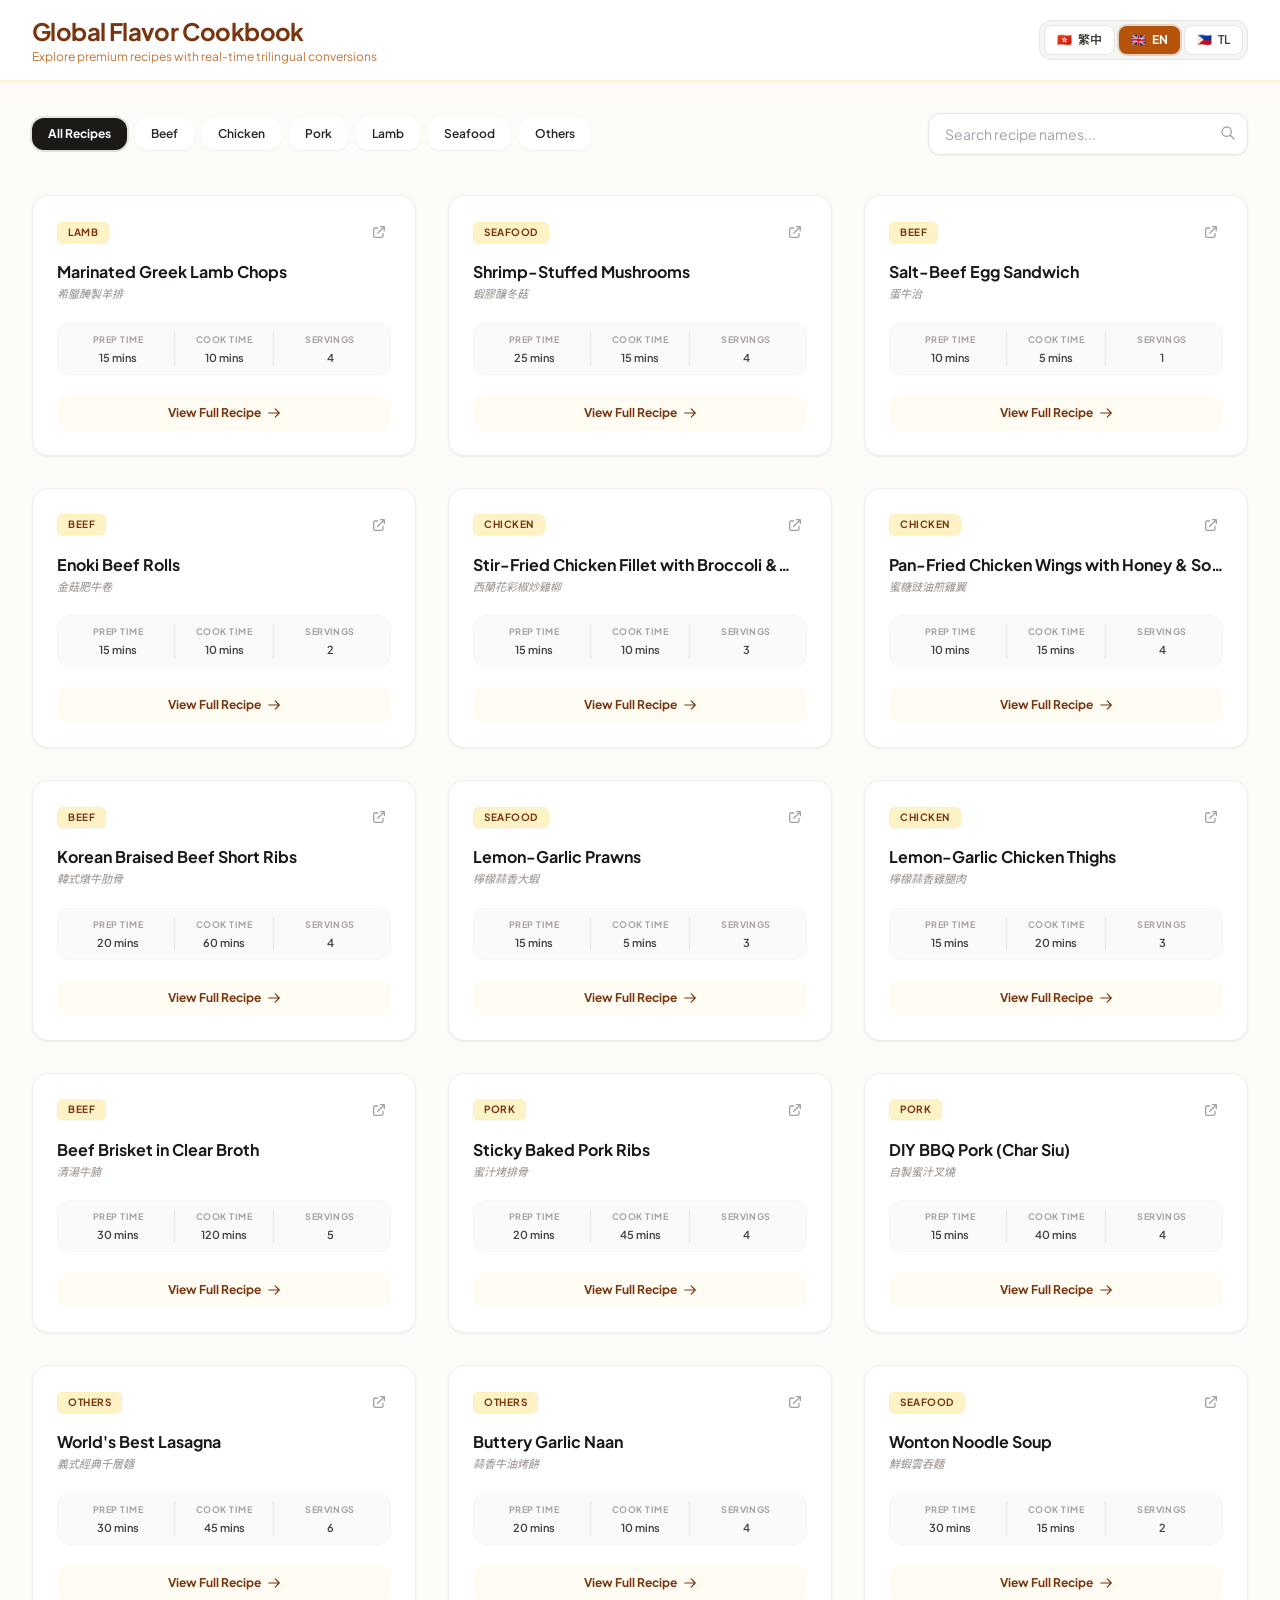
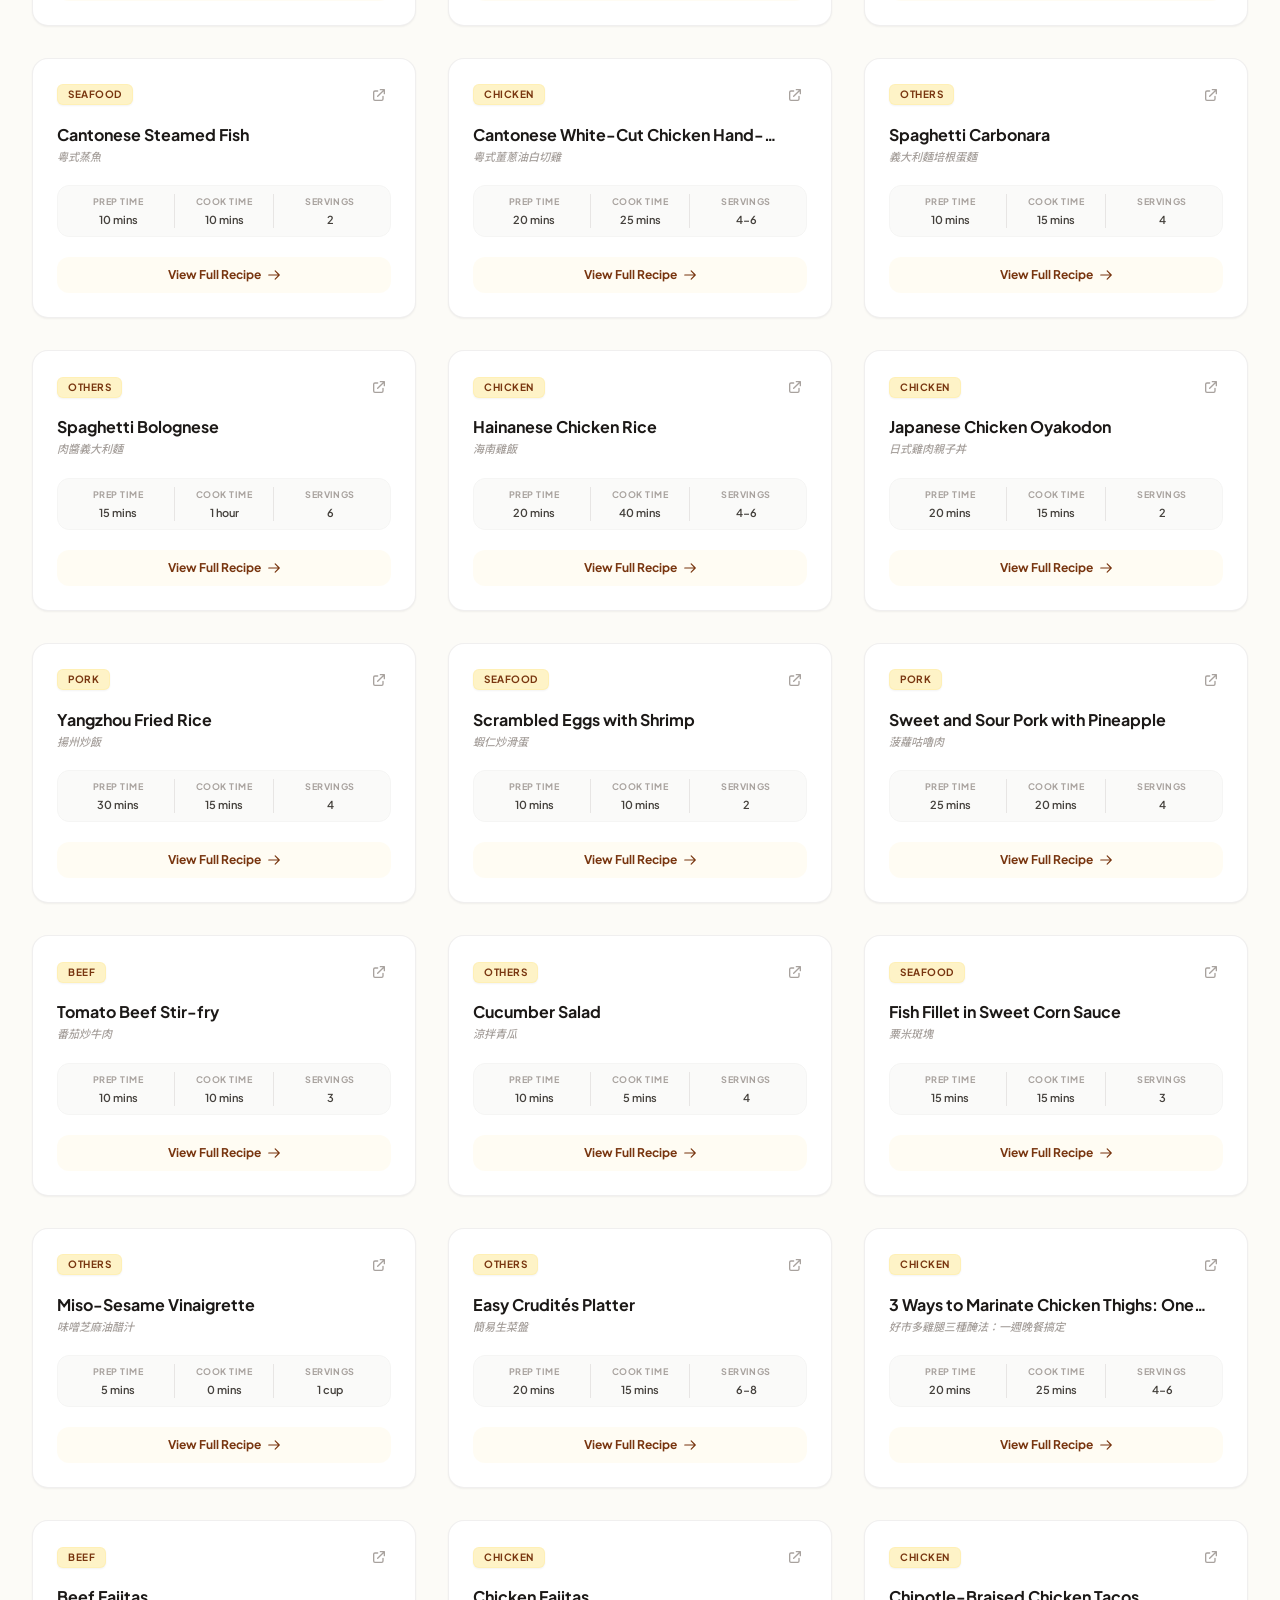
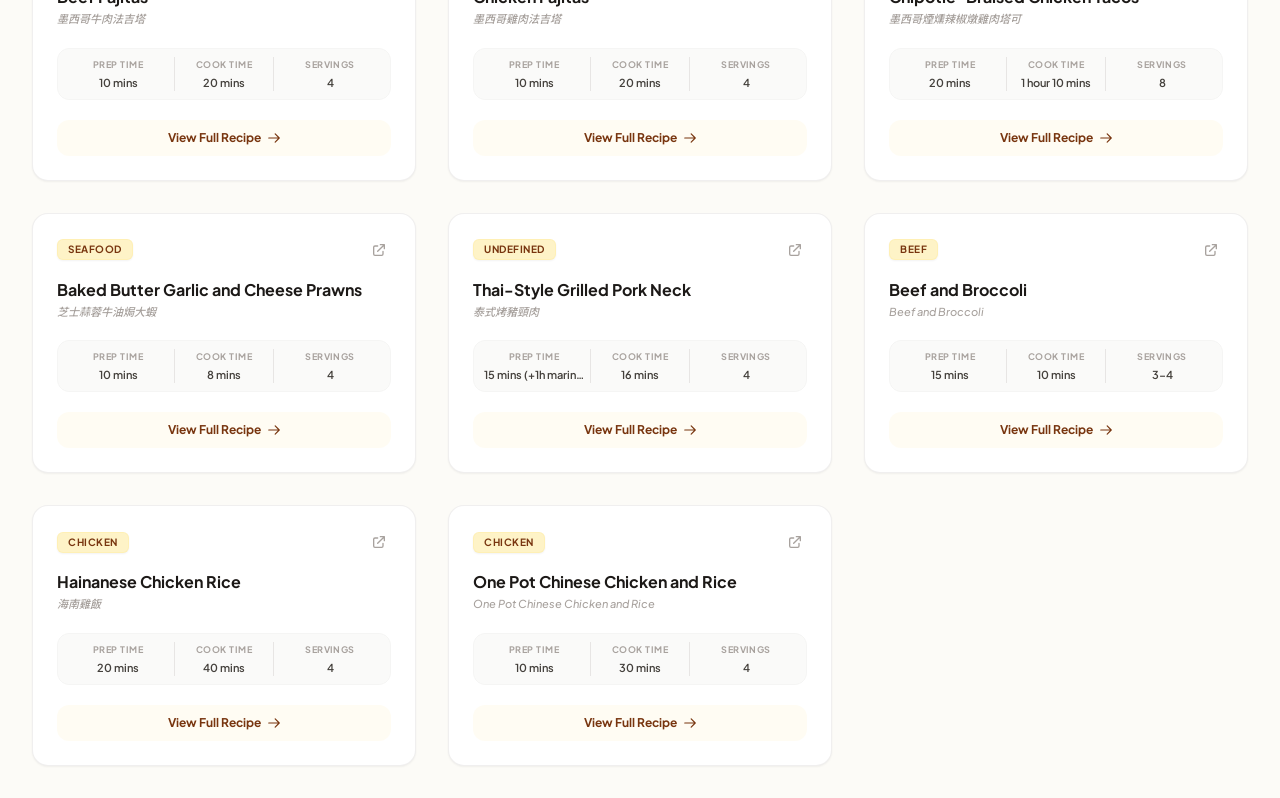
==== index.html @ ebad430e "Add new recipe via automation - 2026-09-21 01:15:16" ====
<!DOCTYPE html>
<html lang="en">
<head>
    <meta charset="UTF-8">
    <meta name="viewport" content="width=device-width, initial-scale=1.0">
    <title>Global Flavor Cookbook</title>
    <!-- Tailwind CSS -->
    <link rel="stylesheet" href="tailwind.css">
    <style>
        @import url('https://fonts.googleapis.com/css2?family=Plus+Jakarta+Sans:wght@300;400;500;600;700&family=Noto+Sans+TC:wght@400;500;700&display=swap');
        body {
            font-family: 'Plus Jakarta Sans', 'Noto Sans TC', sans-serif;
            background-color: #fcfbf7;
        }
    </style>
</head>
<body class="min-h-screen text-slate-800 antialiased selection:bg-amber-200">

    <!-- Header Section -->
    <header class="border-b border-amber-100 bg-white/90 sticky top-0 z-30 backdrop-blur-md shadow-sm">
        <div class="max-w-7xl mx-auto px-4 sm:px-6 lg:px-8 h-20 flex items-center justify-between">
            <div>
                <h1 id="ui-title" class="text-2xl font-bold text-amber-900 tracking-tight">Global Flavor Cookbook</h1>
                <p id="ui-subtitle" class="text-xs text-amber-700/80 hidden sm:block mt-0.5">Explore premium recipes with real-time trilingual conversions</p>
            </div>
            
            <!-- Language Selection Switcher -->
            <div class="flex items-center space-x-1 bg-stone-100 p-1 rounded-xl border border-stone-200">
                <button onclick="setLanguage('zh')" id="lang-btn-zh" class="px-3 py-1.5 rounded-lg text-xs font-semibold transition-all flex items-center gap-1.5">
                    <span>🇭🇰</span> <span>繁中</span>
                </button>
                <button onclick="setLanguage('en')" id="lang-btn-en" class="px-3 py-1.5 rounded-lg text-xs font-semibold transition-all flex items-center gap-1.5">
                    <span>🇬🇧</span> <span>EN</span>
                </button>
                <button onclick="setLanguage('tl')" id="lang-btn-tl" class="px-3 py-1.5 rounded-lg text-xs font-semibold transition-all flex items-center gap-1.5">
                    <span>🇵🇭</span> <span>TL</span>
                </button>
            </div>
        </div>
    </header>

    <!-- Main Core Layout -->
    <main class="max-w-7xl mx-auto px-4 sm:px-6 lg:px-8 py-8">
        
        <!-- Interactive Controls (Search & Tabs) -->
        <div class="mb-10 flex flex-col lg:flex-row lg:items-center lg:justify-between gap-4">
            <!-- Filter Tabs -->
            <div id="category-tabs-container" class="flex flex-wrap gap-2 order-2 lg:order-1">
                <!-- Dynamically Inserted Categories -->
            </div>

            <!-- Recipe Live Search Bar -->
            <div class="relative w-full lg:w-80 order-1 lg:order-2">
                <input type="text" id="recipe-search" oninput="handleSearch(this.value)" class="w-full bg-white pl-4 pr-10 py-2.5 rounded-xl border border-stone-200 focus:outline-none focus:ring-2 focus:ring-amber-600 focus:border-amber-600 text-sm shadow-sm transition-all">
                <span class="absolute right-3 top-3 text-stone-400 pointer-events-none">
                    <svg class="w-4 h-4" fill="none" stroke="currentColor" viewBox="0 0 24 24"><path stroke-linecap="round" stroke-linejoin="round" stroke-width="2" d="M21 21l-6-6m2-5a7 7 0 11-14 0 7 7 0 0114 0z"></path></svg>
                </span>
            </div>
        </div>

        <!-- Recipe Dynamic Grid -->
        <div id="recipe-grid" class="grid grid-cols-1 sm:grid-cols-2 lg:grid-cols-3 gap-8">
            <!-- Recipe Cards get dynamically injected here -->
        </div>
    </main>

    <!-- Global Recipe Pop-Up Modal View -->
    <div id="recipe-modal" class="fixed inset-0 bg-stone-900/60 backdrop-blur-sm z-50 hidden items-center justify-center p-4 transition-all" onclick="closeModal(event)">
        <div class="bg-white rounded-3xl max-w-4xl w-full max-h-[88vh] overflow-hidden shadow-2xl flex flex-col scale-95 transition-all duration-300 transform" id="modal-content">
            
            <!-- Modal Navigation Bar Header -->
            <div class="px-6 py-4 border-b border-stone-100 flex items-center justify-between bg-stone-50">
                <div>
                    <span id="modal-badge" class="text-[10px] font-bold text-amber-800 uppercase tracking-widest bg-amber-100 px-2.5 py-0.5 rounded-md">Category</span>
                    <h2 id="modal-title" class="text-xl font-bold text-stone-900 mt-1">Recipe Title</h2>
                </div>
                <button onclick="toggleModalVisibility(false)" class="p-2 hover:bg-stone-200/60 rounded-full text-stone-400 hover:text-stone-700 transition-colors">
                    <svg class="w-6 h-6" fill="none" stroke="currentColor" viewBox="0 0 24 24"><path stroke-linecap="round" stroke-linejoin="round" stroke-width="2" d="M6 18L18 6M6 6l12 12"></path></svg>
                </button>
            </div>

            <!-- Scrollable Content Frame -->
            <div class="overflow-y-auto flex-grow p-6">
                <!-- Info Panel and Metrics Board -->
                <div class="grid grid-cols-1 md:grid-cols-3 gap-6 mb-8">
                    <!-- Link & Cross Reference Box -->
                    <div class="md:col-span-2 bg-stone-50 border border-stone-200/60 rounded-2xl p-5 flex flex-col justify-between">
                        <div>
                            <h4 id="lbl-source-heading" class="text-[10px] font-bold uppercase tracking-wider text-stone-400 mb-2">Recipe Source Connection</h4>
                            <a id="modal-source-link" href="#" target="_blank" class="text-amber-700 hover:text-amber-900 font-bold text-sm underline inline-flex items-center gap-1.5 transition-colors">
                                <span id="modal-lbl-source-btn">Visit Original Recipe Website</span>
                                <svg class="w-4 h-4" fill="none" stroke="currentColor" viewBox="0 0 24 24"><path stroke-linecap="round" stroke-linejoin="round" stroke-width="2" d="M10 6H6a2 2 0 00-2 2v10a2 2 0 002 2h10a2 2 0 002-2v-4M14 4h6m0 0v6m0-6L10 14"></path></svg>
                            </a>
                        </div>
                        
                        <!-- Trilingual Cross References Array Board -->
                        <div class="mt-4 pt-4 border-t border-stone-200/50 text-[11px] text-stone-500 space-y-1">
                            <div class="truncate">🇭🇰 <span id="ref-zh">--</span></div>
                            <div class="truncate">🇬🇧 <span id="ref-en">--</span></div>
                            <div class="truncate">🇵🇭 <span id="ref-tl">--</span></div>
                        </div>
                    </div>

                    <!-- Metadata Summary Table Box -->
                    <div class="bg-amber-50/50 border border-amber-100/60 rounded-2xl p-5 flex flex-col justify-center">
                        <h4 id="modal-summary-title" class="text-xs font-bold uppercase tracking-wider text-amber-900 mb-4 text-center border-b border-amber-200/40 pb-2">Recipe Summary</h4>
                        <div class="space-y-3 text-xs">
                            <div class="flex justify-between items-center"><span class="text-stone-500" id="lbl-prep">Prep Time</span><span id="val-prep" class="font-semibold text-stone-900">--</span></div>
                            <div class="flex justify-between items-center"><span class="text-stone-500" id="lbl-cook">Cook Time</span><span id="val-cook" class="font-semibold text-stone-900">--</span></div>
                            <div class="flex justify-between items-center"><span class="text-stone-500" id="lbl-servings">Servings</span><span id="val-servings" class="font-semibold text-stone-900">--</span></div>
                        </div>
                    </div>
                </div>

                <!-- Dynamic Split Layout: Ingredients vs Instructions -->
                <div class="grid grid-cols-1 md:grid-cols-5 gap-8">
                    <!-- Ingredients Box Column Area -->
                    <div class="md:col-span-2">
                        <h3 class="text-sm font-bold text-stone-900 mb-4 flex items-center gap-2 border-b border-stone-100 pb-2 uppercase tracking-wider" id="modal-lbl-ingredients">Ingredients</h3>
                        <ul id="modal-ingredients-list" class="space-y-2">
                            <!-- Dynamic rendering insertions -->
                        </ul>
                    </div>

                    <!-- Instructions Step by Step Layout Column Area -->
                    <div class="md:col-span-3">
                        <h3 class="text-sm font-bold text-stone-900 mb-4 flex items-center gap-2 border-b border-stone-100 pb-2 uppercase tracking-wider" id="modal-lbl-instructions">Instructions</h3>
                        <ol id="modal-instructions-list" class="space-y-4">
                            <!-- Dynamic rendering insertions -->
                        </ol>
                    </div>
                </div>
            </div>

            <!-- Modal Action Footer Panel Box -->
            <div class="px-6 py-4 bg-stone-50 border-t border-stone-100 flex justify-end">
                <button onclick="toggleModalVisibility(false)" id="modal-close-btn" class="bg-white hover:bg-stone-100 text-stone-700 border border-stone-200 font-semibold py-2 px-5 rounded-xl text-xs transition-all shadow-sm">Close</button>
            </div>
        </div>
    </div>

    <!-- Data Engine Logic Matrix Script Engine Box -->
    <script>
        // Global Application State Matrix Dashboard
        let currentLang = 'en';
        let activeCategory = 'all';
        let searchQuery = '';
        let selectedRecipe = null;

        // Centralized Trilingual Translation Core Reference Dictionary
        const UI_TEXT = {
            zh: { title: '多語言國際食譜庫', subtitle: '精選全球美味 • 三語對照與詳細步驟說明', all: '全部項目', beef: '牛肉料理', chicken: '精選雞肉', pork: '香煎豬肉', lamb: '羊排料理', seafood: '海鮮特蒐', others: '經典主食', prep: '準備時間', cook: '烹調時間', servings: '每份份量', ingredients: '材料清單', instructions: '烹飪步驟說明', searchPlaceholder: '搜尋食譜名稱或關鍵字...', viewRecipe: '查看詳細食譜', close: '關閉視窗', metadata: '食譜摘要指標', sourceHeading: '來源網站連結', visitSource: '前往原始食譜網站' },
            en: { title: 'Global Flavor Cookbook', subtitle: 'Explore premium recipes with real-time trilingual conversions', all: 'All Recipes', beef: 'Beef', chicken: 'Chicken', pork: 'Pork', lamb: 'Lamb', seafood: 'Seafood', others: 'Others', prep: 'Prep Time', cook: 'Cook Time', servings: 'Servings', ingredients: 'Ingredients', instructions: 'Step-by-Step Instructions', searchPlaceholder: 'Search recipe names...', viewRecipe: 'View Full Recipe', close: 'Close', metadata: 'Recipe Summary', sourceHeading: 'Recipe Source Connection', visitSource: 'Visit Original Recipe Website' },
            tl: { title: 'Global Flavor Cookbook', subtitle: 'Galugarin ang mga de-kalidad na recipe sa tatlong wika', all: 'Lahat ng Recipe', beef: 'Baka', chicken: 'Manok', pork: 'Baboy', lamb: 'Kordero', seafood: 'Seafood', others: 'Iba pa', prep: 'Oras ng Prep', cook: 'Oras ng Pagluto', servings: 'Selyo/Dami', ingredients: 'Mga Sangkap', instructions: 'Mga Hakbang sa Pagluto', searchPlaceholder: 'Maghanap ng mga recipe...', viewRecipe: 'Tingnan ang Recipe', close: 'Isara', metadata: 'Buod ng Recipe', sourceHeading: 'Koneksyon sa Pinagmulan', visitSource: 'Pumunta sa Orihinal na Website' }
        };

        // =========================================================================
        // DATASET ARRAY DECK: COMPLETE REPOSITORIES (15 IN TOTAL) WITH EXTERNAL SOURCE URLS
        // =========================================================================
        const DATASET = [
            {
                id: 1,
                category: 'lamb',
                url: 'https://urbanfarmandkitchen.com/marinated-greek-lamb-chops/',
                time: { prep: '15 mins', cook: '10 mins', servings: '4' },
                title: { zh: '希臘醃製羊排', en: 'Marinated Greek Lamb Chops', tl: 'Marinated Greek Lamb Chops (Karne ng Kordero)' },
                ingredients: {
                    zh: ['羊排 8塊', '大蒜 4瓣 (壓碎)', '乾牛至 2茶匙', '新鮮檸檬汁 3湯匙', '橄欖油 4湯匙', '鹽和黑胡椒 適量'],
                    en: ['8 lamb chops', '4 cloves garlic (crushed)', '2 tsp dried oregano', '3 tbsp fresh lemon juice', '4 tbsp olive oil', 'Salt and black pepper to taste'],
                    tl: ['8 pirasong tadyang ng kordero (lamb chops)', '4 na butil ng bawang (dinikdik)', '2 kutsaritang tuyong oregano', '3 kutsarang sariwang katas ng limon', '4 na kutsarang langis ng oliba', 'Asin at paminta para magpalasa']
                },
                instructions: {
                    zh: ['將大蒜、牛至、檸檬汁、橄欖油、鹽和黑胡椒在一個大碗中混合均勻。', '加入羊排，確保每塊都均勻塗上醃料。蓋上蓋子放入冰箱醃製至少1小時（最好是隔夜）。', '在大火上預熱平底鍋或燒烤架，每面煎3-4分鐘，直到達到所需的熟度。', '離火後靜置5分鐘後即可切開享用。'],
                    en: ['In a large bowl, whisk together the crushed garlic, dried oregano, lemon juice, olive oil, salt, and black pepper.', 'Add the lamb chops and turn to coat them thoroughly with the marinade. Cover and refrigerate for at least 1 hour, or overnight for best flavor.', 'Heat a grill or grill pan over high heat. Cook the lamb chops for 3-4 minutes per side until they reach your desired level of doneness.', 'Remove from heat and let rest for 5 minutes before serving.'],
                    tl: ['Sa isang malaking mangkok, paghaluin ang dinikdik na bawang, tuyong oregano, katas ng limon, langis ng oliba, asin, at paminta.', 'Ihalo ang tadyang ng kordero at siguraduhing balot ito ng marinade. Takpan at ilagay sa refrigerator ng hindi bababa sa 1 oras (mas masarap kung magdamag).', 'Painitin ang ihawan o kawali sa malakas na apoy. Iprito o ihawin ang kordero ng 3-4 na minuto bawat gilid.', 'Alisin sa apoy at palamigin muna ng 5 minuto bago isilbi.']
                }
            },
            {
                id: 2,
                category: 'seafood',
                url: 'https://www.hk01.com/article/632659?utm_source=01articlecopy&utm_medium=referral',
                time: { prep: '25 mins', cook: '15 mins', servings: '4' },
                title: { zh: '蝦膠釀冬菇', en: 'Shrimp-Stuffed Mushrooms', tl: 'Hipon na may "Shrimp Gel" na Punong Kabute' },
                ingredients: {
                    zh: ['鮮香菇 12朵', '鮮蝦仁 200克 (剁成蝦膠)', '肥肉碎 30克 (可選增加滑度)', '生粉 1茶匙', '鹽 1/2茶匙', '胡椒粉和麻油 少許'],
                    en: ['12 fresh shiitake mushrooms', '200g fresh shrimp (peeled & minced to a fine paste)', '30g minced pork fat (optional for texture)', '1 tsp cornstarch', '1/2 tsp salt', 'Dash of white pepper and sesame oil'],
                    tl: ['12 pirasong sariwang kabuteng shiitake', '200g sariwang hipon (tinadtad para maging malagkit na paste)', '30g tinadtad na taba ng baboy (opsyonal)', '1 kutsaritang gawgaw (cornstarch)', '1/2 kutsaritang asin', 'Kaunting pamintang puti at langis ng linga']
                },
                instructions: {
                    zh: ['鮮蝦仁洗淨用廚房紙完全擦乾，用刀背拍扁，順時針強力攪拌至起膠，加入肥肉碎、生粉、鹽、胡椒粉及麻油拌勻。', '冬菇去蒂洗淨，抹乾水分，在冬菇內側表面抹上少許生粉（幫助蝦膠黏合不脫落）。', '將適量蝦膠整齊釀入每朵冬菇中，表面用手抹平微拱。', '放入蒸鍋大火蒸10-12分鐘直到熟透，出鍋淋上少許生抽調味即可。'],
                    en: ['Clean and dry the shrimp thoroughly. Slap with the side of a knife and mince, then beat/stir vigorously in one direction until a sticky paste forms. Mix in pork fat, cornstarch, salt, pepper, and sesame oil.', 'Remove stems from shiitake mushrooms, wipe dry, and dust the inner caps with a little cornstarch to prevent separation during cooking.', 'Stuff a generous amount of shrimp paste into each mushroom cap and smooth out the surface smoothly.', 'Steam over high heat for 10-12 minutes. Serve immediately with a dash of light soy sauce if desired.'],
                    tl: ['Linisin at patuyuin ang mga hipon gamit ang paper towel. Pitpitin gamit ang gilid ng kutsilyo at tadtarin, pagkatapos ay haluin nang mabilis sa isang direksyon hanggang maging malagkit na paste. Ihalo ang taba ng baboy, gawgaw, asin, paminta, at langis ng linga.', 'Alisin ang tangkay ng mga kabute, patuyuin, at budburan ng kaunting gawgaw ang loob upang hindi humiwalay ang hipon kapag niluluto.', 'Ipakain o ilagay ang sapat na dami ng shrimp paste sa bawat kabute at pantayin ang ibabaw.', 'Ipasawp/patuyo sa singaw (steam) sa malakas na apoy sa loob ng 10-12 minuto. Isilbi agad.']
                }
            },
            {
                id: 3,
                category: 'beef',
                url: 'https://www.hk01.com/%E6%95%99%E7%85%AE/323425/%E8%9B%8B%E7%89%9B%E6%B2%BB%E9%A3%9F%E8%AD%9C-%E8%8C%B6%E9%A4%90%E5%BB%B3%E7%B6%93%E5%85%B8%E7%BE%8E%E9%A3%9F-%E9%B9%B9%E7%89%9B%E8%82%89%E7%82%92%E8%9B%8B3%E7%A7%98%E8%A8%A3-%E7%83%98%E5%BA%95%E7%94%98%E9%A6%99%E4%B8%80%E5%AE%9A%E8%A6%81%E7%85%8E',
                time: { prep: '10 mins', cook: '5 mins', servings: '1' },
                title: { zh: '蛋牛治', en: 'Salt-Beef Egg Sandwich', tl: 'Salt-Beef Egg Sandwich (Sandwits ng Itlog at Karne)' },
                ingredients: {
                    zh: ['白麵包 2片 (可烘底)', '罐頭鹹牛肉 3湯匙', '雞蛋 2個', '食用油 1湯匙', '白胡椒粉 微量'],
                    en: ['2 slices of fresh white bread (can be dry toasted)', '3 tbsp canned corned beef / salt beef', '2 large eggs', '1 tbsp cooking oil', 'A pinch of ground white pepper'],
                    tl: ['2 pirasong puting tinapay (maaaring i-toast)', '3 kutsarang de-latang corned beef / salt beef', '2 malalaking itlog', '1 kutsarang mantika', 'Isang kurot ng pamintang puti']
                },
                instructions: {
                    zh: ['雞蛋打入碗中打散，加入罐頭鹹牛肉及胡椒粉，用叉子將鹹牛肉充分壓碎並與蛋液攪拌均勻。', '平底鍋燒熱下油，倒入鹹牛肉蛋液，用中火煎，快定型時快速劃成厚蛋塊或翻面煎成完整蛋餅。', '將熟度剛好的鹹牛肉煎蛋嫩滑地夾在兩片白麵包中間。', '用利刀沿對角線切成兩個三角形，趁熱享用。'],
                    en: ['Beat the eggs inside a clean bowl. Add the canned corned beef and white pepper, breaking up the beef thoroughly with a fork to integrate completely with the eggs.', 'Heat cooking oil in a pan over medium heat. Pour in the egg and beef mixture. Pan-fry until the bottom sets, then flip or slide into a thick omelet patty.', 'Place the hot, cooked beef egg mixture securely between the two slices of bread.', 'Cut diagonally into triangles with a sharp knife and serve immediately.'],
                    tl: ['Batihin ang mga itlog sa isang mangkok. Idagdag ang de-latang corned beef at paminta, durugin ang karne gamit ang tinidor para humalo nang husto sa itlog.', 'Painitin ang mantika sa kawali sa katamtamang apoy. Ibuhos ang pinaghalong itlog at karne. Iprito hanggang sa mabuo ang ilalim, pagkatapos ay baligtarin o i-scramble para maging makapal na patty.', 'Ipit ang mainit na nalutong itlog at karne sa pagitan ng dalawang tinapay.', 'Hiwain sa gitna para maging hugis tatsulok gamit ang matalas na kutsilyo at isilbi agad.']
                }
            },
            {
                id: 4,
                category: 'beef',
                url: 'https://hk.lkk.com/zh-hk/recipes/beef-rolls-with-enoki-mushrooms?language=zh-HK',
                time: { prep: '15 mins', cook: '10 mins', servings: '2' },
                title: { zh: '金菇肥牛卷', en: 'Enoki Beef Rolls', tl: 'Enoki Beef Rolls (Baka na may Kabute)' },
                ingredients: {
                    zh: ['火鍋肥牛片 12片', '金針菇 1包', "生抽醬油 1湯匙", '優質蠔油 1湯匙', '味醂或白糖 1茶匙', '清水 3湯匙', '蒜蓉 少許'],
                    en: ['12 thin beef slices (hotpot style collar/shortplate)', '1 pack enoki mushrooms', '1 tbsp light soy sauce', '1 tbsp premium oyster sauce', '1 tsp mirin or sugar', '3 tbsp water', '1 tsp minced garlic'],
                    tl: ['12 maninipis na hiwa ng baka (hotpot style)', '1 balot ng kabuteng enoki', '1 kutsarang toyo', '1 kutsarang oyster sauce', '1 kutsaritang mirin o asukal', '3 kutsarang tubig', '1 kutsaritang tinadtad na bawang']
                },
                instructions: {
                    zh: ['金針菇切去乾硬根部，洗淨並分成12等份小束。', '取一片肥牛片平鋪，將一束金針菇置於牛片一端，用力緊緊包裹捲起。重複完成所有肉卷。', '在小碗中將生抽、蠔油、味醂（或糖）和清水調和成醬汁備用。', '熱鍋下少許油爆香蒜蓉，接口朝下放入牛肉卷煎至定型，全面翻轉煎至微焦，倒入調好的醬汁燜煮1分鐘至濃稠即可。'],
                    en: ['Trim off the hard woody root base of the enoki mushrooms, wash clean, and divide into 12 small equal bundles.', 'Lay a slice of beef flat on a clean board. Place one enoki bundle at one edge and roll up tightly. Repeat for all beef slices.', 'Mix light soy sauce, premium oyster sauce, mirin (or sugar), and water evenly inside a small bowl.', 'Heat a splash of oil in a skillet, sauté the garlic, then place the beef rolls seam-side down. Pan-fry until browned, rotate, pour in the sauce, and simmer for 1 minute until glazed.'],
                    tl: ['Putulin ang matigas na ugat ng kabuteng enoki, hugasan nang mabuti, at hatiin sa 12 maliliit na kumpol.', 'Ilatag ang hiwa ng baka sa malinis na salansanan. Ilagay ang isang kumpol ng enoki sa dulo at irolyo nang mahigpit. Gawin ito sa lahat ng karne.', 'Paghaluin ang toyo, oyster sauce, mirin (o asukal), at tubig sa isang maliit na mangkok.', 'Painitin ang kaunting mantika sa kawali, igisa ang bawang, at ilagay ang beef rolls (itapat ang dulo sa ilalim). Iprito hanggang magkulay tsokolate, ibuhos ang sarsa, at pakuluan ng 1 minuto.']
                }
            },
            {
                id: 5,
                category: 'chicken',
                url: 'https://hk.lkk.com/zh-hk/recipes/stir-fried-chicken-fillet-with-broccoli-and-peppers?language=zh-HK',
                time: { prep: '15 mins', cook: '10 mins', servings: '3' },
                title: { zh: '西蘭花彩椒炒雞柳', en: 'Stir-Fried Chicken Fillet with Broccoli & Peppers', tl: 'Gisadong Pilas ng Manok na may Brokoli at Sili' },
                ingredients: {
                    zh: ['雞胸肉 250克 (切長條柳)', '西蘭花 1棵 (切小朵)', '紅黃彩椒 各半個 (切片)', '大蒜 2瓣 (切片)', '生抽 1湯匙', '生粉 1茶匙', '鹽和糖 少許'],
                    en: ['250g chicken breast (cut into neat strips)', '1 head of broccoli (broken into small florets)', '1/2 red and 1/2 yellow bell pepper (sliced)', '2 cloves garlic (sliced)', '1 tbsp light soy sauce', '1 tsp cornstarch', 'Salt and sugar to taste'],
                    tl: ['250g pitso ng manok (hiniwa nang pahaba)', '1 buong brokoli (hinati sa maliliit na piraso)', '1/2 pulang sili at 1/2 dilaw na bell pepper (hiniwa)', '2 butil ng bawang (hiniwa sa maninipis)', '1 kutsarang toyo', '1 kutsaritang gawgaw', 'Asin at asukal para magpalasa']
                },
                instructions: {
                    zh: ['雞柳用生抽、生粉和少許油抓勻醃製10分鐘。西蘭花入沸水汆燙1分鐘，撈出沖冷水瀝乾。', '熱鍋下油，放入雞柳大火快速翻炒至表面變白且熟透，盛出備用。', '原鍋補少許油，爆香蒜片，下彩椒片和西蘭花大火翻炒均勻至斷生。', '將雞柳倒回鍋中，調入少許鹽和糖，大火快速顛簸翻炒5秒鐘混勻即可出鍋。'],
                    en: ['Marinate chicken strips with soy sauce, cornstarch, and a touch of oil for 10 minutes. Blanch broccoli florets in boiling water for 1 minute, drain and cool.', 'Heat oil in a hot wok, stir-fry the chicken strips over high heat until completely cooked through. Remove and set aside.', 'Add a bit more oil to the same wok, sauté the sliced garlic, then add the bell peppers and broccoli. Stir-fry rapidly.', 'Return the chicken to the wok, season with salt and sugar, toss everything quickly on high heat for 5 seconds and plate.'],
                    tl: ['I-marinate ang manok sa toyo, gawgaw, at kaunting mantika sa loob ng 10 minuto. Ipakulo ang brokoli sa loob ng 1 minuto, patuyuin at palamigin.', 'Painitin ang mantika sa kawali, igisa ang manok sa malakas na apoy hanggang sa maluto nang husto. Alisin muna at itabi.', 'Sa parehong kawali, magdagdag ng kaunting mantika, igisa ang bawang, pagkatapos ay ilagay ang mga bell pepper at brokoli. Haluin nang mabilis.', 'Ibalik ang manok sa kawali, timplahan ng asin at asukal, haluin nang mabilis sa malakas na apoy ng 5 segundo bago isilbi.']
                }
            },
            {
                id: 6,
                category: 'chicken',
                url: 'https://hk.lkk.com/zh-hk/recipes/pan-fried-chicken-wings-with-honey-and-soy-sauce?language=zh-HK',
                time: { prep: '10 mins', cook: '15 mins', servings: '4' },
                title: { zh: '蜜糖豉油煎雞翼', en: 'Pan-Fried Chicken Wings with Honey & Soy Sauce', tl: 'Inadobong Pakpak ng Manok na may Pulot at Toyo' },
                ingredients: {
                    zh: ['中雞翼 10隻', '生抽 1.5湯匙', '老抽 1/2茶匙 (上色)', '天然蜜糖 2湯匙', '料酒 1茶匙', '生薑 2片'],
                    en: ['10 pieces chicken mid-joints', '1.5 tbsp light soy sauce', '1/2 tsp dark soy sauce (for rich color)', '2 tbsp raw honey', '1 tsp cooking rice wine', '2 slices fresh ginger'],
                    tl: ['10 pirasong gitnang bahagi ng pakpak ng manok', '1.5 kutsarang toyo', '1/2 kutsaritang maitim na toyo (para sa magandang kulay)', '2 kutsarang purong pulot (honey)', '1 kutsaritang alak-panluto', '2 hiwa ng sariwang luya']
                },
                instructions: {
                    zh: ['雞翼洗淨用廚房紙徹底吸乾多餘水分，用生抽、老抽和料酒均勻揉搓醃製20分鐘。', '熱平底鍋下油，下薑片，將雞翼平鋪放入鍋中，轉中小火慢煎至兩面呈深金黃色且內部熟透。', '將碗中剩餘的醃雞翼醬汁倒入鍋中，加蓋小火收汁燜煮1-2分鐘。', '關火（或轉至微火），淋入蜜糖快速翻動，使蜜糖均勻裹在每隻雞翼表面呈透亮光澤即可（切勿大火久煮蜜糖，極易發苦燒焦）。'],
                    en: ['Wash and dry chicken wings completely. Marinate with light soy sauce, dark soy sauce, and cooking wine for at least 20 minutes.', 'Heat oil in a flat non-stick pan, add ginger, and place chicken wings flat. Pan-fry over medium-low heat until both sides turn deep golden brown and cooked.', 'Pour any remaining marinade from the bowl into the pan, cover and simmer over low heat for 1-2 minutes.', 'Turn off the heat (or lower to minimum), drizzle the honey over the wings and toss quickly until glossy. (Never boil honey on high heat as it burns easily).'],
                    tl: ['Hugasan at patuyuin ang mga pakpak ng manok gamit ang paper towel. I-marinate sa toyo, maitim na toyo, at alak-panluto ng 20 minuto.', 'Painitin ang mantika sa isang non-stick na kawali, ilagay ang luya at i-hanay ang mga pakpak ng manok. Iprito sa katamtamang hina ng apoy hanggang maging ginto ang magkabilang gilid at maluto.', 'Ibuhos ang natitirong marinade mula sa mangkok patungo sa kawali, takpan at pakuluan sa mahinang apoy ng 1-2 minuto.', 'Patayin ang apoy, ibuhos ang pulot (honey) sa ibabaw ng mga pakpak at haluin nang mabilis hanggang maging makintab. (Huwag pakuluan ang pulot sa malakas na apoy dahil madali itong masunog).']
                }
            },
            {
                id: 7,
                category: 'beef',
                url: 'https://www.christinesrecipes.com/',
                time: { prep: '20 mins', cook: '60 mins', servings: '4' },
                title: { zh: '韓式燉牛肋骨', en: 'Korean Braised Beef Short Ribs', tl: 'Korean Braised Beef Short Ribs (Nilagang Tadyang ng Baka)' },
                ingredients: {
                    zh: ['優質牛肋骨 1公斤', '白蘿蔔 半個 (切大塊)', '胡蘿蔔 1根 (切大塊)', '生抽 6湯匙', '白糖 3湯匙', '料理清酒 2湯匙', '大蒜蓉 2湯匙', '純正麻油 1湯匙', '清水 500毫升'],
                    en: ['1kg premium beef short ribs', '1/2 white daikon radish (cut into chunks)', '1 carrot (cut into chunks)', '6 tbsp soy sauce', '3 tbsp sugar', '2 tbsp cooking rice wine', '2 tbsp minced garlic', '1 tbsp pure sesame oil', '500ml water'],
                    tl: ['1kg magandang klase ng tadyang ng baka (beef short ribs)', '1/2 labanos (hinati sa malalaking piraso)', '1 karot (hinati sa malalaking piraso)', '6 kutsarang toyo', '3 kutsarang asukal', '2 kutsarang alak-panluto', '2 kutsarang tinadtad na bawang', '1 kutsarang langis ng linga', "500ml tubig"]
                },
                instructions: {
                    zh: ['牛肋骨浸泡冷水1小時泡出殘留血水，入沸水鍋中大火汆燙5分鐘，撈出徹底洗淨表面浮沫。', '在碗中將生抽、糖、酒、蒜蓉、麻油與水完全混合攪拌均勻調成燉汁。', '將洗淨的牛肋骨和調好的燉汁放入大深鍋中，大火煮沸後轉小火，蓋上鍋蓋慢火燉煮40分鐘。', '加入白蘿蔔和胡蘿蔔塊，稍微翻動，繼續用小火蓋蓋燉煮25-30分鐘，職至肉質軟爛、湯汁自然濃稠即可。'],
                    en: ['Soak short ribs in cold water for 1 hour to extract deep blood, then blanch in boiling water for 5 minutes. Rinse thoroughly and drain.', 'Combine soy sauce, sugar, cooking wine, minced garlic, sesame oil, and water in a bowl to create the braising liquid.', 'Place the blanched ribs and braising liquid into a heavy deep pot. Bring to a boil, then reduce heat to low and simmer covered for 40 minutes.', 'Add the radish and carrot chunks, stir gently, and continue to simmer covered for another 25-30 minutes until the beef is meltingly tender.'],
                    tl: ['Ibabad ang tadyang sa malamig na tubig ng 1 oras para maalis ang natitirang dugo, pakuluan sa mainit na tubig ng 5 minuto. Hugasang mabuti at patuyuin.', 'Paghaluin ang toyo, asukal, alak, tinadtad na bawang, langis ng linga, at tubig sa isang mangkok para sa sabaw.', 'Ilagay ang tadyang at sabaw sa isang malaki at makapal na palayok. Pakuluan, pagkatapos ay hinaan ang apoy, takpan, at lutuin ng 40 minuto.', 'Idagdag ang labanos at karot, haluin nang banayad, at ituloy ang pagluluto nang nakatakpan ng 25-30 minuto hanggang sa lumambot nang husto ang baka.']
                }
            },
            {
                id: 8,
                category: 'seafood',
                url: 'https://www.christinesrecipes.com/',
                time: { prep: '15 mins', cook: '5 mins', servings: '3' },
                title: { zh: '檸檬蒜香大蝦', en: 'Lemon-Garlic Prawns', tl: 'Hipon sa Bawang at Limon' },
                ingredients: {
                    zh: ['大鮮蝦 12隻 (剪洗去大背腺)', '大蒜 5瓣 (切極細蓉)', '無鹽黃油 20克', '新鮮檸檬汁 1.5湯匙', '新鮮歐芹碎 少許', '鹽和黑胡椒粉 各適量'],
                    en: ['12 large fresh prawns (deveined & shells trimmed)', '5 cloves garlic (finely minced)', '20g unsalted butter', '1.5 tbsp fresh lemon juice', '1 tbsp finely chopped fresh parsley', 'Salt and cracked black pepper to taste'],
                    tl: ['12 malalaking sariwang hipon (tinanggalan ng dumi sa likod)', '5 butil ng bawang (tinadtad nang pino)', '20g mantikilya (unsalted butter)', '1.5 kutsarang sariwang katas ng limon', '1 kutsarang tinadtad na sariwang parsley', 'Asin at pamintang durog para magpalasa']
                },
                instructions: {
                    zh: ['大蝦洗淨並用廚房紙徹底吸乾多餘水分（否則下鍋會變水煮）。', '熱平底鍋，放入黃油低溫融化，加入細蒜蓉用小火慢炒至散發香味且變微黃。', '調至大火，將大蝦排入鍋中，兩面各高溫煎1.5-2分鐘，至蝦身完全變紅且微微捲曲。', '迅速倒入新鮮檸檬汁，撒入鹽、黑胡椒及歐芹碎，快速顛鍋翻炒均勻，讓醬汁裹滿蝦身即可立即出鍋。'],
                    en: ['Wash the prawns and pat them completely dry with paper towels to ensure a good sear.', 'Melt butter in a skillet over medium-low heat, add the minced garlic, and sauté until fragrant and slightly translucent.', 'Turn heat up to high, add the prawns in a single layer, and sear for 1.5 to 2 minutes per side until pink and loosely curled.', 'Pour in the fresh lemon juice, season with salt, pepper, and chopped parsley. Toss rapidly for 10 seconds and plate instantly.'],
                    tl: ['Hugasan ang mga hipon at patuyuin nang husto gamit ang paper towel upang masangkutsa nang maayos.', 'Tunawin ang mantikilya sa kawali sa mahinang apoy, ilagay ang tinadtad na bawang, at igisa hanggang mabango at maging medyo madilaw.', 'Laksan ang apoy, ihanay ang mga hipon sa isang layer, at lutuin ng 1.5 hanggang 2 minuto bawat gilid hanggang mamula at mamaluktot.', 'Ibuhos ang sariwang katas ng limon, timplahan ng asin, paminta, at tinadtad na parsley. Haluin nang mabilis sa loob ng 10 segundo at isilbi agad.']
                }
            },
            {
                id: 9,
                category: 'chicken',
                url: 'https://www.christinesrecipes.com/',
                time: { prep: '15 mins', cook: '20 mins', servings: '3' },
                title: { zh: '檸檬蒜香雞腿肉', en: 'Lemon-Garlic Chicken Thighs', tl: 'Hita ng Manok sa Bawang at Limon' },
                ingredients: {
                    zh: ['去骨雞腿肉 3塊', '大蒜 4瓣 (壓成泥)', '新鮮檸檬 半個 (榨汁並切薄片)', '優質橄欖油 1湯匙', '乾牛至粉 1茶匙', '食鹽及黑胡椒粉 適量'],
                    en: ['3 large boneless chicken thighs (skin-on preferred)', '4 cloves garlic (minced into paste)', '1/2 fresh lemon (juiced & sliced thin)', '1 tbsp olive oil', '1 tsp dried oregano', 'Salt and black pepper to taste'],
                    tl: ['3 malalaking hita ng manok (boneless, mas masarap kung may balat)', '4 na butil ng bawang (dinikdik para maging paste)', '1/2 sariwang limon (pigain ang katas at i-slice ng manipis)', '1 kutsarang langis ng oliba', '1 kutsaritang tuyong oregano', 'Asin at paminta para magpalasa']
                },
                instructions: {
                    zh: ['雞腿肉用廚房紙吸乾，表面均勻抹上鹽、黑胡椒和乾牛至粉，靜置醃製15分鐘。', '熱平底鍋下橄欖油，將雞腿肉皮朝下放入鍋中，用中火慢煎5-6分鐘，直到雞皮變得金黃且非常酥脆。', '翻面繼續煎4-5分鐘，將蒜泥和檸檬薄片投入鍋中空白處炒出強烈香味。', '淋入準備好的檸檬汁，蓋上鍋蓋改小火燜煮2分鐘鎖住肉汁，確保內部完全熟透後起鍋。'],
                    en: ['Push chicken thighs completely dry. Rub evenly with salt, black pepper, and dried oregano; allow to marinate for 15 minutes.', 'Heat olive oil in a skillet. Place chicken skin-side down and sear over medium heat until crispy and deep golden (approx 5-6 minutes).', 'Flip the thighs and cook for 4-5 minutes. Slide minced garlic and lemon slices into the pan gaps and sauté until aromatic.', 'Drizzle the fresh lemon juice, cover the pan with a lid, and let simmer on low heat for 2 minutes until cooked inside.'],
                    tl: ['Patuyuin ang hita ng manok gamit ang paper towel. Timplahan ng asin, paminta, at tuyong oregano; i-marinate ng 15 minuto.', 'Painitin ang langis ng oliba sa kawali. Ilagay ang manok (nakatapat ang balat sa ilalim) at lutuin sa katamtamang apoy hanggang lumutong at maging ginto (mga 5-6 minuto).', 'Baligtarin ang mga hita at lutuin ng 4-5 minuto. Ilagay ang bawang at hiwa ng limon sa mga bakanteng espasyo sa kawali at igisa.', 'Ihalo ang sariwang katas ng limon, takpan ang kawali ng takip, at pakuluan sa mahinang apoy ng 2 minuto hanggang maluto ang loob.']
                }
            },
            {
                id: 10,
                category: 'beef',
                url: 'https://www.christinesrecipes.com/',
                time: { prep: '30 mins', cook: '120 mins', servings: '5' },
                title: { zh: '清湯牛腩', en: 'Beef Brisket in Clear Broth', tl: 'Nilagang Brisket ng Baka (Clear Broth)' },
                ingredients: {
                    zh: ['新鮮牛腩 800克', '大白蘿蔔 1個 (切滾刀大塊)', '老薑片 4片', '青蔥 2根 (打結)', '整粒八角 2個', '優質花椒 1茶匙', '優質陳皮 1小塊', '食鹽 適量', '清水 2公升'],
                    en: ['800g fresh beef brisket', '1 large white daikon radish (cut into large chunks)', '4 slices old ginger', '2 whole green scallions (knotted)', '2 whole star anise', '1 tsp Sichuan peppercorns', '1 small piece dried tangerine peel', 'Salt to taste', '2L water'],
                    tl: ['800g sariwang brisket ng baka', "1 malaking labanos (hiniwa sa malalaking piraso)", '4 na hiwa ng matandang luya', '2 buong dahon ng sibuyas (itinali)', '2 pirasong star anise', '1 kutsaritang Sichuan peppercorns', '1 maliit na piraso ng tuyong balat ng dalandan', 'Asin para magpalasa', '2L tubig']
                },
                instructions: {
                    zh: ['牛腩切大方塊，放入冷水鍋中，大火煮沸汆燙5分鐘出血水，撈出在溫水下洗淨所有表面浮沫。', '大深湯鍋中注入2公升清水，將洗淨的牛腩塊、生薑片、蔥結、八角、花椒和陳皮一同投入鍋中。', '大火猛烈燒開後，改微小火，蓋上鍋蓋慢火靜靜燉煮1.5小時，直到牛腩肉質開始轉變軟爛。', '投入白蘿蔔塊，翻動均勻，繼續小火蓋蓋燉煮30分鐘。最後挑出浮面香料，加鹽調味，即可盛碗。'],
                    en: ['Cut the brisket into large cubes. Place in a pot with cold water, bring to a boil for 5 minutes to release impurities, then remove and wash clean.', 'In a clean large stockpot, combine 2L of water, the brisket, ginger, scallions, star anise, peppercorns, and tangerine peel.', 'Bring to a roaring boil, then immediately reduce heat to low, cover, and let it slow-simmer gently for 1.5 hours until the beef is softening.', 'Add the white radish chunks and simmer covered for another 30 minutes. Fish out the whole spices, season with salt, and serve hot.'],
                    tl: ['Hiwain ang brisket sa malalaking cubes. Ilagay sa isang palayok na may malamig na tubig, pakuluan ng 5 minuto para lumabas ang dumi, alisin at hugasang mabuti.', 'Sa isang malinis at malaking palayok, pagsamahin ang 2L ng tubig, brisket, luya, dahon ng sibuyas, star anise, peppercorns, at balat ng dalandan.', 'Pakuluan nang malakas, pagkatapos ay hinaan agad ang apoy, takpan, at hayaang kumulo nang banayad ng 1.5 oras hanggang sa lumambot ang baka.', 'Idagdag ang mga hiwa ng labanos at pakuluan nang nakatakip ng isa pang 30 minuto. Alisin ang mga buong rekado, timplahan ng asin, at isilbi habang mainit.']
                }
            },
            {
                id: 11,
                category: 'pork',
                url: 'https://www.christinesrecipes.com/',
                time: { prep: '20 mins', cook: '45 mins', servings: '4' },
                title: { zh: '蜜汁烤排骨', en: 'Sticky Baked Pork Ribs', tl: 'Sticky Baked Pork Ribs (Asadong Tadyang ng Baboy)' },
                ingredients: {
                    zh: ['整排豬肋排 800克', '李錦記叉燒醬 3湯匙', '優質生抽 1湯匙', '頂級蠔油 1湯匙', '純蜂蜜 2湯匙 (刷表面用)', '大蒜泥 1湯匙'],
                    en: ['1 full rack of pork ribs (approx 800g)', '3 tbsp commercial Char Siu sauce', '1 tbsp light soy sauce', '1 tbsp premium oyster sauce', '2 tbsp pure honey (for glazing)', '1 tbsp minced garlic'],
                    tl: ['1 buong rack ng tadyang ng baboy (mga 800g)', '3 kutsarang sarsang Char Siu', '1 kutsarang toyo', '1 kutsarang oyster sauce', '2 kutsarang purong pulot (para sa ibabaw)', '1 kutsarang tinadtad na bawang']
                },
                instructions: {
                    zh: ['排骨洗淨並用廚房紙擦乾。將叉燒醬、生抽、蠔油及蒜泥均勻塗抹排骨全身，放入冰箱密封醃製至少4小時（隔夜最佳）。', '烤箱預熱至190°C (375°F)。', '用大張鋁箔紙將醃好的排骨完全緊密包裹起來，放在烤盤上入烤箱烘烤30分鐘以鎖住所有肉汁。', '小心打開鋁箔紙暴露排骨，在表面雙面均勻刷上一層蜂蜜，繼續赤裸烤10-15分鐘，至表面呈現焦糖化且邊緣微焦即可。'],
                    en: ['Wash and pat the ribs completely dry. Rub thoroughly with Char Siu sauce, soy sauce, oyster sauce, and minced garlic. Marinate covered for 4 hours or overnight.', 'Preheat your oven to 190°C (375°F).', 'Wrap the ribs securely in a large sheet of aluminum foil and bake for 30 minutes to steam and lock in the precious juices.', 'Unwrap the foil sheet safely, brush the surface generously with honey, and roast uncovered for 10-15 minutes until caramelized and slightly charred.'],
                    tl: ['Hugasan at patuyuin ang tadyang ng baboy gamit ang paper towel. Pahiran nang husto ng sarsang Char Siu, toyo, oyster sauce, at tinadtad na bawang. I-marinate nang nakatakip ng 4 na oras o magdamag.', 'Painitin ang oven sa 190°C (375°F).', 'Balutin nang maayos ang tadyang sa isang malaking piraso ng aluminum foil at i-bake ng 30 minuto upang kumatas at lumambot.', 'Buksan ang foil nang ligtas, pahiran nang masagana ng pulot (honey) ang ibabaw, at i-bake ng walang takip ng 10-15 minuto hanggang maging malagkit at medyo tustado.']
                }
            },
            {
                id: 12,
                category: 'pork',
                url: 'https://www.christinesrecipes.com/',
                time: { prep: '15 mins', cook: '40 mins', servings: '4' },
                title: { zh: '自製蜜汁叉燒', en: 'DIY BBQ Pork (Char Siu)', tl: 'DIY BBQ Pork / Char Siu (Asadong Baboy)' },
                ingredients: {
                    zh: ['上等梅頭肉 600克', '現成優質叉燒醬 4湯匙', '廣東料酒 1湯匙', '天然蜂蜜 2湯匙', '新鮮老薑汁 1茶匙'],
                    en: ['600g premium pork collar / pork butt', '4 tbsp commercial Char Siu sauce', '1 tbsp Cantonese cooking wine', '2 tbsp raw honey', '1 tsp fresh ginger juice'],
                    tl: ['600g magandang klase ng kasim o pigi ng baboy (pork collar)', '4 na kutsarang sarsang Char Siu', '1 kutsarang alak-panluto (Cantonese)', '2 kutsarang purong pulot', '1 kutsaritang katas ng sariwang luya']
                },
                instructions: {
                    zh: ['將梅頭肉順著紋路切成長條狀厚塊。加入叉燒醬、料酒和老薑汁完全揉勻，置於冰箱冷藏醃製24小時。', '烤箱預熱至200°C (400°F)。將醃好的肉架在烤網上，烤箱下方放置墊有錫紙的烤盤接油。', '入烤箱烘烤20分鐘。取出在兩面均勻刷上一層剩餘的醃肉醬汁，將肉翻面繼續烘烤15分鐘。', '最後取出均勻刷上一層厚厚的蜂蜜，送回烤箱最後高溫烘烤5分鐘，至表面發亮、邊緣微焦。稍放涼後切片。'],
                    en: ['Cut the pork collar into long, thick uniform strips. Combine with Char Siu sauce, cooking wine, and ginger juice. Marinate inside the fridge for 24 hours.', 'Preheat oven to 200°C (400°F). Arrange the pork on a wire rack placed over a foil-lined baking sheet to catch drippings.', 'Roast for 20 minutes. Remove, brush with the remaining marinade from the bowl, flip the meat over, and roast for another 15 minutes.', 'Brush generously with honey and roast for a final 5 minutes until glossy and slightly charred at the borders. Cool slightly and slice thin.'],
                    tl: ['Hiwain ang kasim ng baboy sa mahahaba at makakapal na strips. Paghaluin kasama ang sarsang Char Siu, alak-panluto, at katas ng luya. I-marinate sa loob ng refrigerator ng 24 oras.', 'Painitin ang oven sa 200°C (400°F). Ihanay ang baboy sa isang wire rack na may nakasalong foil sa ilalim para sa tulo ng mantika.', 'I-bake ng 20 minuto. Alisin, pahiran ng natitirong marinade mula sa mangkok, baligtarin ang karne, at i-bake ng isa pang 15 minuto.', 'Pahiran nang masagana ng pulot at i-bake sa huling 5 minuto hanggang maging makintab at medyo sunog ang mga dulo. Palamigin nang kaunti bago hiwain ng manipis.']
                }
            },
            {
                id: 13,
                category: 'others',
                url: 'https://www.recipetineats.com/lasagna/',
                time: { prep: '30 mins', cook: '45 mins', servings: '6' },
                title: { zh: '義式經典千層麵', en: "World's Best Lasagna", tl: 'Lasagna (Klasikong Lasagna)' },
                ingredients: {
                    zh: ['免煮千層麵皮 12片', '頂級牛肉碎 400克', '番茄羅勒意粉醬 500克', '莫扎瑞拉起司碎 300克', '帕馬森起司粉 50克', '洋蔥 半個 (切極碎)', '大蒜 2瓣 (切蓉)'],
                    en: ['12 lasagna sheets (oven-ready or par-boiled)', '400g lean ground beef', '500g tomato basil marinara sauce', '300g shredded mozzarella cheese', '50g grated parmesan cheese', '1/2 yellow onion (finely chopped)', '2 cloves garlic (minced)'],
                    tl: ['12 pirasong lasagna sheets (oven-ready o nilaga)', '400g giling na baka', '500g sarsang kamatis na may basil (marinara sauce)', '300g ginayat na kesong mozzarella', '50g kinunot na kesong parmesan', '1/2 sibuyas (tinadtad nang pino)', '2 butil ng bawang (tinadtad)']
                },
                instructions: {
                    zh: ['熱深鍋下油炒香洋蔥碎及蒜蓉，加入牛肉碎大火炒至變色熟透，倒入番茄意粉醬，轉小火慢燉15分鐘製成濃郁肉醬。', '如果使用普通千層麵皮，依包裝說明放入鹽水中煮熟撈出平鋪防黏（免煮麵皮可跳過此步）。', '取一長方形大烤盤，在烤盤底部抹一層薄肉醬，鋪上一層麵皮，再鋪厚肉醬、撒上一大把莫扎瑞拉和帕馬森起司。重複此步驟堆疊共4層。', '在最上層表面撒滿厚厚的起司。放入預熱至190°C (375°F) 的烤箱中烘烤25-30分鐘，直到表面起司金黃起泡即可。'],
                    en: ['Sauté the chopped onion and garlic in a deep pan, add the ground beef and cook until browned. Pour in the tomato sauce and simmer over low heat for 15 minutes to make the ragu.', 'Cook the lasagna sheets in boiling salted water according to instructions and drain (skip if utilizing oven-ready sheets).', 'In a rectangular baking dish, spread a thin layer of meat sauce, followed by lasagna sheets, a thick layer of sauce, and a generous handful of mozzarella and parmesan. Repeat for 4 full layers.', 'Top the final layer with a heavy coating of mozzarella. Bake in a preheated oven at 190°C (375°F) for 25-30 minutes until golden and bubbling.'],
                    tl: ['Igisa ang tinadtad na sibuyas at bawang sa isang malalim na kawali, ilagay ang giling na baka hanggang magkulay tsokolate. Ibuhos ang sarsang kamatis at pakuluan sa mahinang apoy ng 15 minuto para gumawa ng ragu.', 'Lutuin ang lasagna sheets sa kumukulong tubig na may asin ayon sa nakasulat sa balot at patuyuin (laktawan ito kung oven-ready ang gamit).', 'Sa isang parihabang tray panlutuan, magpahid ng manipis na sarsang karne sa ilalim, sinundan ng lasagna sheet, makapal na sarsa, at maraming kesong mozzarella at parmesan. Ulitin ito para makagawa ng 4 na layer.', 'Takpan ang pinakaibabaw na layer ng makapal na kesong mozzarella. I-bake sa oven na may init na 190°C (375°F) sa loob ng 25-30 minuto hanggang matunaw at pumula ang keso.']
                }
            },
            {
                id: 14,
                category: 'others',
                url: 'https://cafedelites.com/buttery-garlic-naan-recipe/',
                time: { prep: '20 mins', cook: '10 mins', servings: '4' },
                title: { zh: '蒜香牛油烤餅', en: 'Buttery Garlic Naan', tl: 'Buttery Garlic Naan (Tinapay na may Bawang at Mantikilya)' },
                ingredients: {
                    zh: ['高筋麵粉 250克', '高活性即發乾酵母 1茶匙', '純原味優格 3湯匙', '溫水 120毫升', '融化黃油 30克', "大蒜蓉 2湯匙", '食鹽 1/2茶匙'],
                    en: ['250g bread flour or all-purpose flour', '1 tsp instant dry yeast', '3 tbsp plain Greek yogurt', '120ml warm water', '30g melted unsalted butter', '2 tbsp finely minced garlic', '1/2 tsp salt'],
                    tl: ['250g harina para sa tinapay (bread flour)', '1 kutsaritang instant dry yeast', '3 kutsarang plain Greek yogurt', '120ml maligamgam na tubig', '30g tunaw na mantikilya (unsalted)', '2 kutsarang tinadtad nang pino na bawang', '1/2 kutsaritang asin']
                },
                instructions: {
                    zh: ['將麵粉、即發酵母、鹽、優格和溫水在大碗中混合，揉搓成表面光滑的麵團。蓋上濕布室溫發酵1小時至兩倍大。', '將發酵好的麵團排氣，平均分成4等份，用擀麵棍將每份擀成薄薄的經典水滴狀或橢圓形餅狀。', '在小碗中將融化的熱黃油與極細的大蒜蓉完全混合調勻備用。', '將鑄鐵平底鍋大火燒至極熱（完全不加油），放入擀好的餅。中大火烙至表面鼓起巨大氣泡且底部出現焦斑（約2分鐘），翻面繼續烙1分鐘。出鍋立刻刷上厚厚一層蒜香牛油即可。'],
                    en: ['Mix the flour, yeast, salt, yogurt, and warm water together in a bowl until it forms a smooth dough. Cover and allow to rise for 1 hour until doubled in volume.', 'Punch down the dough, divide into 4 equal portions, and roll each piece out with a rolling pin into a thin oval teardrop sheet.', 'Combine the melted hot butter and finely minced garlic thoroughly inside a small side bowl.', 'Heat a cast-iron skillet over medium-high heat until hot (completely dry). Place the naan sheet inside. Cook until large charred bubbles balloon on top (about 2 mins), flip and cook 1 minute more. Brush immediately with garlic butter.'],
                    tl: ['Paghaluin ang harina, yeast, asin, yogurt, at maligamgam na tubig sa isang mangkok hanggang sa maging makinis na kuwarta (dough). Takpan at paalsahin ng 1 oras hanggang sa umalsa ng doble.', 'Pisaing pabalik ang kuwarta, hatiin sa 4 na pantay na bahagi, at i-roll ang bawat piraso gamit ang rolling pin para maging manipis at pabilog na hugis.', 'Paghaluin ang tunaw na mainit na mantikilya at tinadtad na bawang sa isang maliit na mangkok.', 'Painitin ang isang bakal na kawali (cast-iron skillet) sa katamtamang lakas ng apoy (tuyong-tuyo). Ilagay ang naan. Lutuin hanggang magkabula nang tustado ang ibabaw (mga 2 minuto), baligtarin at lutuin ng 1 minuto pa. Pahiran agad ng garlic butter pagkaalis sa apoy.']
                }
            },
            {
                id: 15,
                category: 'seafood',
                url: 'https://www.madewithlau.com/recipes/wonton-noodle-soup',
                time: { prep: '30 mins', cook: '15 mins', servings: '2' },
                title: { zh: '鮮蝦雲吞麵', en: 'Wonton Noodle Soup', tl: 'Sopas ng Mami de Wonton (Wonton Noodle Soup)' },
                ingredients: {
                    zh: ['港式全蛋生麵 2卷', '優質大雲吞皮 12張', '新鮮大蝦仁 150克', '半肥瘦豬肉碎 50克', '優質高湯或大地魚湯 1公升', '新鮮韭黃 少許 (切段)', '生抽、麻油、鹽 各少許'],
                    en: ['2 portions fresh Hong Kong style egg noodles', '12 premium wonton wrappers', '150g fresh prawns (peeled and chopped rough)', '50g minced pork collar', '1L high quality chicken or dried flounder broth', 'A few fresh yellow chives (cut into lengths)', 'Soy sauce, pure sesame oil, and salt to taste'],
                    tl: ['2 portion ng sariwang egg noodles (Hong Kong style)', '12 pirasong magandang kalase ng wonton wrappers', '150g sariwang hipon (binalatan at tinadtad nang magaspang)', '50g giling na baboy', '1L mainam na sabaw ng manok o isda', 'Kaunting sariwang dilaw na kintsay (yellow chives, hiniwa)', 'Toyo, purong langis ng linga, at asin para magpalasa']
                },
                instructions: {
                    zh: ['蝦仁洗淨擦乾與豬肉碎混合，加入少許鹽、生抽、麻油，用手朝同一方向強力攪拌至產生黏性起膠。取雲吞皮將肉餡包裹摺疊成12個金魚尾狀雲吞。', '將大高湯倒入單獨鍋中完全煮開，加入適量鹽調味，保持極微火保溫。', '另燒開一整鍋清澈大沸水，下雲吞大火煮3-4分鐘至完全浮起熟透，撈出置於碗底；隨後下全蛋生麵散開燙煮約1-2分鐘，撈出迅速過冷水（過冷河）秒鐘後再入沸水燙熱，整齊疊在雲吞上方。', '將滾燙的高湯撞入麵碗中，撒上新鮮韭黃段，即可完美上桌。'],
                    en: ['Combine prawns and minced pork, season with salt, soy sauce, and sesame oil, stirring firmly in one direction until sticky. Wrap the filling tightly into 12 wontons using wrappers.', 'Bring your broth to a rolling simmer inside a dedicated pot and season with salt to taste, keeping warm on low.', 'In a separate deep pot of boiling water, cook wontons for 3-4 minutes until they float and are cooked, then remove to bowl bottoms. Cook egg noodles for 1-2 minutes, rinse in cold water briefly to remove starch, flash reheat in boiling water, and place over wontons.', 'Pour the piping hot broth over the noodles, garnish with the cut yellow chives, and serve immediately.'],
                    tl: ['Paghaluin ang hipon at giling na baboy, timplahan ng asin, toyo, at langis ng linga, haluin nang maigi sa isang direksyon hanggang maging malagkit. Ibalot nang maayos ang palaman sa 12 wonton wrappers.', 'Pakuluan ang sabaw sa isang hiwalay na palayok at timplahan ng asin ayon sa lasa, panatilihing mainit sa mahinang apoy.', 'Sa isang hiwalay na malalim na palayok ng kumukulong tubig, lutuin ang wontons ng 3-4 na minuto hanggang sa lumutang at maluto, pagkatapos ay ilagay sa ilalim ng mangkok. Lutuin ang egg noodles ng 1-2 minuto, banlawan sa malamig na tubig para maalis ang sebo, ilubog muli sa kumukulong tubig para uminit, at ilagay sa ibabaw ng wontons.', 'Ibuhos ang kumukulong sabaw sa ibabaw ng noodles, lagyan ng hiniwang dilaw na kintsay biling palamuti, at isilbi agad.']
                }
            },    {
                id: 16,
                category: 'seafood',
                url: 'https://www.madewithlau.com/recipes/cantonese-steamed-fish',
                time: { prep: '10 mins', cook: '10 mins', servings: '2' },
                title: {
                    zh: "粵式蒸魚",
                    en: "Cantonese Steamed Fish",
                    tl: "Cantonese Steamed Fish"
                },
                ingredients: {
                    zh: ["1條整魚（500-600公克，洗淨）", "3 大匙 薑絲", "4 顆蔥（切成3吋長）", "3 湯匙 生抽", "紹興酒 2 大匙", "1茶匙糖", "3 大匙 熱油", "裝飾用香菜"],
                    en: ["1 whole fish (500-600g, cleaned)", "3 tbsp julienned ginger", "4 spring onions (cut into 3-inch lengths)", "3 tbsp light soy sauce", "2 tbsp Shaoxing wine", "1 tsp sugar", "3 tbsp hot oil", "Cilantro for garnish"],
                    tl: ["1 buong isda (500-600g, nilinis)", "3 kutsarang julienned na luya", "4 na spring onion (hiwain sa 3-pulgadang haba)", "3 kutsarang light soy sauce", "2 kutsarang Shaoxing wine", "1 tsp asukal", "3 kutsarang mainit na mantika", "Cilantro para sa dekorasyon"]
                },
                instructions: {
                    zh: ["將魚拍乾。每邊做 3 個對角線切口。", "將薑和半蔥放在盤子上。把魚放在上面。", "大火蒸8-10分鐘至熟。", "排出液體。上面放上剩餘的薑和蔥。", "加熱醬油、料酒、糖。澆在魚身上。", "將油加熱至冒煙。澆在魚身上。用香菜裝飾。"],
                    en: ["Pat fish dry. Make 3 diagonal cuts on each side.", "Place ginger and half spring onions on plate. Put fish on top.", "Steam over high heat 8-10 minutes until cooked.", "Drain liquid. Top with remaining ginger and spring onions.", "Heat soy sauce, wine, sugar. Pour over fish.", "Heat oil until smoking. Pour over fish. Garnish with cilantro."],
                    tl: ["Patuyuin ang isda. Gumawa ng 3 diagonal na hiwa sa bawat panig.", "Ilagay ang luya at kalahating spring onion sa plato. Ilagay ang isda sa ibabaw.", "I-steam sa mataas na init 8-10 minuto hanggang maluto.", "Patuyuin ang likido. Itaas ang natitirang luya at mga spring onion.", "Init ang toyo, alak, asukal. Ibuhos sa ibabaw ng isda.", "Mag-init ng mantika hanggang sa umusok. Ibuhos sa ibabaw ng isda. Palamutihan ng cilantro."]
                }
            },
    {
                id: 17,
                category: 'chicken',
                url: 'https://www.christinesrecipes.com/2018/04/white-cut-chicken-hand-shredded-ginger-scallion-oil.html',
                time: { prep: '20 mins', cook: '25 mins', servings: '4-6' },
                title: {
                    zh: "粵式薑蔥油白切雞",
                    en: "Cantonese White-Cut Chicken Hand-Shredded with Ginger-Scallion Oil",
                    tl: "Cantonese White-Cut Chicken na hinimay-kamay gamit ang Ginger-Scallion Oil"
                },
                ingredients: {
                    zh: ["1隻整雞（1.5-1.8公斤）", "5片薑", "4 顆 蔥（打成結）", "2 大匙 鹽", "紹興酒 2 大匙", "冰水（用於電擊）", "薑蔥油：", "50克薑（切碎）", "3 顆 蔥（切碎）", "1茶匙鹽", "3 大匙 熱油", "1 湯匙 生抽", "1 茶匙 芝麻油", "1/2 茶匙 糖", "裝飾：香菜、黃瓜片"],
                    en: ["1 whole chicken (1.5-1.8 kg)", "5 slices ginger", "4 spring onions (tied into knots)", "2 tbsp salt", "2 tbsp Shaoxing wine", "Ice water (for shocking)", "Ginger-Scallion Oil:", "50g ginger (finely minced)", "3 spring onions (finely chopped)", "1 tsp salt", "3 tbsp hot oil", "1 tbsp light soy sauce", "1 tsp sesame oil", "1/2 tsp sugar", "Garnish: cilantro, sliced cucumber"],
                    tl: ["1 buong manok (1.5-1.8 kg)", "5 hiwa ng luya", "4 spring onions (tinali sa mga buhol)", "2 kutsarang asin", "2 kutsarang Shaoxing wine", "Ice water (para sa pagkabigla)", "Langis ng Ginger-Scallion:", "50g luya (pinong tinadtad)", "3 spring onion (pinong tinadtad)", "1 tsp asin", "3 kutsarang mainit na mantika", "1 kutsarang light soy sauce", "1 tsp sesame oil", "1/2 tsp asukal", "Palamuti: cilantro, hiniwang pipino"]
                },
                instructions: {
                    zh: ["徹底清潔雞肉。去除腔內多餘的脂肪。", "在大鍋中加入水、薑片、蔥結、鹽巴、紹興酒。煮沸。", "降低熱量以文火慢燉。抓住雞肉的脖子，將雞胸朝下放入鍋中。", "水煮 12-15 分鐘（取決於大小），直到大腿刺穿後汁液清澈為止。", "立即將雞轉移到冰水浴中。震盪5-10分鐘直至完全冷卻。", "瀝乾。如果已連接，請將頭/腳拆下。將雞肉沿著紋理用手撕成一口大小的條狀。", "將雞肉絲和黃瓜片放在盤子上。", "製作薑蔥油：將薑末、蔥末、鹽放入耐熱碗中混合。", "將油加熱至冒煙。倒入薑蔥混合物。加入醬油、香油、糖攪拌。", "將熱薑蔥油大量淋在雞肉上。用香菜裝飾。在室溫下食用。"],
                    en: ["Clean chicken thoroughly. Remove excess fat from cavity.", "In a large pot, add water, ginger slices, spring onion knots, salt, Shaoxing wine. Bring to boil.", "Lower heat to gentle simmer. Hold chicken by neck, lower into pot breast-side down.", "Poach for 12-15 minutes (depending on size), until juices run clear when thigh pierced.", "Immediately transfer chicken to ice water bath. Shock for 5-10 minutes until completely cooled.", "Drain well. Remove head/feet if attached. Hand-shred chicken meat along the grain into bite-sized strips.", "Arrange shredded chicken on plate with cucumber slices.", "Make ginger-scallion oil: Mix minced ginger, chopped spring onions, salt in heatproof bowl.", "Heat oil until smoking hot. Pour over ginger-scallion mixture. Stir in soy sauce, sesame oil, sugar.", "Spoon hot ginger-scallion oil generously over chicken. Garnish with cilantro. Serve at room temperature."],
                    tl: ["Linisin nang maigi ang manok. Alisin ang labis na taba mula sa lukab.", "Sa isang malaking palayok, magdagdag ng tubig, mga hiwa ng luya, mga buhol ng sibuyas sa tagsibol, asin, alak ng Shaoxing. Pakuluan.", "Ibaba ang init hanggang sa mahinang kumulo. Hawakan ang manok sa pamamagitan ng leeg, ibaba sa palayok sa gilid ng dibdib pababa.", "I-poach sa loob ng 12-15 minuto (depende sa laki), hanggang sa matuyo ang katas kapag natusok ang hita.", "Ilipat kaagad ang manok sa ice water bath. Shock para sa 5-10 minuto hanggang sa ganap na lumamig.", "Patuyuin ng mabuti. Alisin ang ulo/paa kung nakakabit. Hiwain ng kamay ang karne ng manok sa kahabaan ng butil sa mga piraso na kasing laki ng kagat.", "Ayusin ang ginutay-gutay na manok sa plato na may mga hiwa ng pipino.", "Gumawa ng luya-scallion oil: Paghaluin ang tinadtad na luya, tinadtad na spring onion, asin sa mangkok na hindi tinatablan ng init.",                    "Mag-init ng mantika hanggang sa umusok. Ibuhos sa pinaghalong luya-scallion. Haluin ang toyo, sesame oil, asukal.",
                    "Sandok ng mainit na luya-scallion oil sa manok. Palamutihan ng cilantro. Ihain sa temperatura ng kuwarto."]
                }
            },
    {
                id: 18,
                category: 'others',
                url: 'https://www.recipetineats.com/carbonara/',
                time: { prep: '10 mins', cook: '15 mins', servings: '4' },
                title: {
                    zh: "義大利麵培根蛋麵",
                    en: "Spaghetti Carbonara",
                    tl: "Spaghetti Carbonara"
                },
                ingredients: {
                    zh: ["400克義大利麵", "200克培根或薄肉（切丁）", "4個大蛋黃", "2 個全蛋", "100 克羅馬羊乳酪（細磨碎）", "50 克 帕瑪森起司（細碎）", "新鮮黑胡椒碎", "麵條水加鹽"],
                    en: ["400g spaghetti", "200g bacon or pancetta (diced)", "4 large egg yolks", "2 whole eggs", "100g Pecorino Romano (finely grated)", "50g Parmigiano Reggiano (finely grated)", "Freshly cracked black pepper", "Salt for pasta water"],
                    tl: ["400 g spaghetti", "200g bacon o pancetta (diced)", "4 malalaking pula ng itlog", "2 buong itlog", "100g Pecorino Romano (pinong gadgad)", "50g Parmigiano Reggiano (pinong gadgad)", "Bagong bitak na itim na paminta", "Asin para sa tubig ng pasta"]
                },
                instructions: {
                    zh: ["將一大鍋鹽水煮沸。將義大利麵煮至有嚼勁。預留1杯義大利麵水。", "煮義大利麵時，將 guanciale 放入冷鍋中，以中火煎至酥脆。從火上移開。", "攪拌蛋黃、全蛋、羊乳乾酪、帕瑪森起司和黑胡椒。", "將 1/2 杯熱義大利麵水加入雞蛋混合物中，不斷攪拌以調節溫度。", "將義大利麵瀝乾，放入 guanciale 鍋中。攪拌均勻，塗上脂肪。", "從火上移開。快速將雞蛋混合物倒在義大利麵上，用力攪拌。", "如果需要奶油稠度，請添加更多麵食水。立即與額外的羊乳乾酪和胡椒一起食用。"],
                    en: ["Bring large pot of salted water to boil. Cook spaghetti until al dente. Reserve 1 cup pasta water.", "While pasta cooks, render guanciale in cold pan over medium heat until crisp. Remove from heat.", "Whisk egg yolks, whole eggs, Pecorino, Parmigiano, and generous black pepper.", "Add 1/2 cup hot pasta water to egg mixture, whisking constantly to temper.", "Drain pasta, add to guanciale pan. Toss to coat in fat.", "Remove from heat. Quickly pour egg mixture over pasta, tossing vigorously.", "Add more pasta water if needed for creamy consistency. Serve immediately with extra Pecorino and pepper."],
                    tl: ["Pakuluan ang malaking palayok ng tubig na inasnan. Magluto ng spaghetti hanggang al dente. Magreserba ng 1 tasang tubig ng pasta.", "Habang nagluluto ang pasta, i-render ang guanciale sa malamig na kawali sa katamtamang init hanggang sa malutong. Alisin sa init.", "Talunin ang mga pula ng itlog, buong itlog, Pecorino, Parmigiano, at masaganang itim na paminta.", "Magdagdag ng 1/2 tasa ng mainit na tubig ng pasta sa pinaghalong itlog, patuloy na hinahalo upang magalit.", "Alisan ng tubig ang pasta, idagdag sa guanciale pan. Ihagis sa taba.", "Alisin sa init. Mabilis na ibuhos ang pinaghalong itlog sa pasta, ihagis nang masigla.", "Magdagdag ng higit pang pasta na tubig kung kinakailangan para sa creamy consistency. Ihain kaagad na may kasamang dagdag na Pecorino at paminta."]
                }
            },
    {
                id: 19,
                category: 'others',
                url: 'https://www.recipetineats.com/spaghetti-bolognese/',
                time: { prep: '15 mins', cook: '1 hour', servings: '6' },
                title: {
                    zh: "肉醬義大利麵",
                    en: "Spaghetti Bolognese",
                    tl: "Spaghetti Bolognese"
                },
                ingredients: {
                    zh: ["500克碎牛肉（20％脂肪）", "1 顆洋蔥（切丁）", "1 根胡蘿蔔（切細丁）", "1 根芹菜莖（切細丁）", "3瓣蒜（切碎）", "800克罐裝碎番茄", "2 大匙 番茄醬", "1杯紅酒", "1 杯 牛肉高湯", "2 片月桂葉", "1 茶匙 乾燥牛至", "1 茶匙 乾式羅勒", "2 大匙 橄欖油", "鹽和胡椒", "400克義大利麵", "佐餐用帕瑪森起司"],
                    en: ["500g ground beef (20% fat)", "1 onion (finely diced)", "1 carrot (finely diced)", "1 celery stalk (finely diced)", "3 garlic cloves (minced)", "800g canned crushed tomatoes", "2 tbsp tomato paste", "1 cup red wine", "1 cup beef stock", "2 bay leaves", "1 tsp dried oregano", "1 tsp dried basil", "2 tbsp olive oil", "Salt and pepper", "400g spaghetti", "Parmesan for serving"],
                    tl: ["500g ground beef (20% fat)", "1 sibuyas (pinong hiniwa)", "1 karot (pinong hiniwa)", "1 tangkay ng kintsay (pinong hiniwa)", "3 sibuyas ng bawang (tinadtad)", "800g de-latang durog na kamatis", "2 kutsarang tomato paste", "1 tasang red wine", "1 tasang baka ng baka", "2 dahon ng bay", "1 tsp pinatuyong oregano", "1 tsp tuyo na basil", "2 kutsarang langis ng oliba", "Asin at paminta", "400 g spaghetti", "Parmesan para sa paghahatid"]
                },
                instructions: {
                    zh: ["在大鍋中加熱油。將洋蔥、胡蘿蔔、芹菜煮至軟（5 分鐘）。加入大蒜，煮1分鐘。", "加入牛肉，用湯匙打碎。徹底變成褐色（8-10 分鐘）。", "加入酒，煮至湯汁減半（3 分鐘）。", "加入番茄、番茄醬、高湯、月桂葉、牛至、羅勒。", "不蓋鍋蓋，小火煮 45-60 分鐘，直至濃稠濃鬱。季節。", "將義大利麵煮得有嚼勁。將醬汁與帕瑪森起司義大利麵一起食用。"],
                    en: ["Heat oil in large pot. Cook onion, carrot, celery until soft (5 mins). Add garlic, cook 1 minute.", "Add beef, break up with spoon. Brown thoroughly (8-10 mins).", "Add wine, simmer until reduced by half (3 mins).", "Add tomatoes, tomato paste, stock, bay leaves, oregano, basil.",                    "Simmer uncovered 45-60 minutes until thick and rich. Season.", "Cook spaghetti al dente. Serve sauce over pasta with Parmesan."],
                    tl: ["Init ang mantika sa malaking kaldero. Magluto ng sibuyas, carrot, celery hanggang malambot (5 mins). Magdagdag ng bawang, magluto ng 1 minuto.", "Magdagdag ng karne ng baka, hatiin sa kutsara. Kayumanggi nang lubusan (8-10 mins).", "Magdagdag ng alak, kumulo hanggang sa mabawasan ng kalahati (3 min).", "Magdagdag ng mga kamatis, tomato paste, stock, dahon ng bay, oregano, basil.",                    "Pakuluan nang walang takip sa loob ng 45-60 minuto hanggang lumapot at mayaman. Season.",
                    "Magluto ng spaghetti al dente. Ihain ang sarsa sa pasta na may Parmesan."]
                }
            },
    {
                id: 20,
                category: 'chicken',
                url: 'https://www.christinesrecipes.com/2017/07/hainanese-chicken-rice.html',
                time: { prep: '20 mins', cook: '40 mins', servings: '4-6' },
                title: {
                    zh: "海南雞飯",
                    en: "Hainanese Chicken Rice",
                    tl: "Hainanese Chicken Rice"
                },
                ingredients: {
                    zh: ["1隻整雞（1.5-1.8公斤）", "3片薑", "4 顆 蔥（打成結）", "2 大匙 鹽", "紹興酒 2 大匙", "冰水（用於電擊）", "雞飯：", "3杯茉莉香米", "3杯雞湯（來自水煮）", "4 瓣大蒜（切碎）", "薑3片（切碎）", "2 大匙 油", "1茶匙鹽", "1片香蘭葉（可選）", "醬：", "3 湯匙 生抽", "2 大匙 芝麻油", "蠔油 1 湯匙", "1茶匙糖", "1 大匙 雞湯", "1 大匙 薑末", "1 大匙 蒜末", "1個紅辣椒（切碎，可選）", "裝飾：香菜、黃瓜片"],
                    en: ["1 whole chicken (1.5-1.8 kg)", "3 slices ginger", "4 spring onions (tied into knots)", "2 tbsp salt", "2 tbsp Shaoxing wine", "Ice water (for shocking)", "Chicken Rice:", "3 cups jasmine rice", "3 cups chicken broth (from poaching)", "4 cloves garlic (minced)", "3 slices ginger (minced)", "2 tbsp oil", "1 tsp salt", "1 pandan leaf (optional)", "Sauce:", "3 tbsp light soy sauce", "2 tbsp sesame oil", "1 tbsp oyster sauce", "1 tsp sugar", "1 tbsp chicken broth", "1 tbsp minced ginger", "1 tbsp minced garlic", "1 red chili (minced, optional)", "Garnish: cilantro, cucumber slices"],
                    tl: ["1 buong manok (1.5-1.8 kg)", "3 hiwa ng luya", "4 spring onions (tinali sa mga buhol)", "2 kutsarang asin", "2 kutsarang Shaoxing wine", "Ice water (para sa pagkabigla)", "Chicken Rice:", "3 tasang jasmine rice", "3 tasang sabaw ng manok (mula sa poaching)", "4 na butil ng bawang (tinadtad)", "3 hiwa ng luya (minced)", "2 kutsarang mantika", "1 tsp asin", "1 dahon ng pandan (opsyonal)", "sarsa:", "3 kutsarang light soy sauce", "2 kutsarang sesame oil", "1 kutsarang oyster sauce", "1 tsp asukal", "1 kutsarang sabaw ng manok", "1 kutsarang tinadtad na luya", "1 kutsarang tinadtad na bawang", "1 pulang sili (tinadtad, opsyonal)", "Palamuti: cilantro, hiwa ng pipino"]
                },
                instructions: {
                    zh: ["徹底清潔雞肉。去除腔內多餘的脂肪。", "在大鍋中加入水、薑片、蔥結、鹽巴、紹興酒。煮沸。", "降低熱量以文火慢燉。抓住雞肉的脖子，將雞胸朝下放入鍋中。", "水煮 12-15 分鐘（取決於大小），直到大腿刺穿後汁液清澈為止。", "立即將雞轉移到冰水浴中。震盪 10-15 分鐘至完全冷卻。", "瀝乾。將雞皮刷上芝麻油。放在一邊。", "雞飯：鍋中熱油。加入蒜末和薑末，炒香。", "加入米飯，炒2分鐘至沾上油。", "轉移到電飯鍋中。加入3杯雞湯、鹽、香蘭葉。煮飯。", "醬汁：將所有醬汁成分混合在一個碗中。調整口味。", "如果已連接，請將頭/腳拆下。將雞肉切成塊狀。", "將雞肉與雞肉飯、醬汁和黃瓜片一起食用。"],
                    en: ["Clean chicken thoroughly. Remove excess fat from cavity.", "In a large pot, add water, ginger slices, spring onion knots, salt, Shaoxing wine. Bring to boil.", "Lower heat to gentle simmer. Hold chicken by neck, lower into pot breast-side down.", "Poach for 12-15 minutes (depending on size), until juices run clear when thigh pierced.", "Immediately transfer chicken to ice water bath. Shock for 10-15 minutes until completely cooled.", "Drain well. Brush chicken skin with sesame oil. Set aside.", "Chicken Rice: Heat oil in wok. Add minced garlic and ginger, fry until fragrant.", "Add rice, stir-fry 2 minutes until coated with oil.", "Transfer to rice cooker. Add 3 cups chicken broth, salt, pandan leaf. Cook rice.", "Sauce: Mix all sauce ingredients in a bowl. Adjust to taste.", "Remove head/feet if attached. Cut chicken into serving pieces.", "Serve chicken with chicken rice, sauce, and cucumber slices."],
                    tl: ["Linisin nang maigi ang manok. Alisin ang labis na taba mula sa lukab.", "Sa isang malaking palayok, magdagdag ng tubig, mga hiwa ng luya, mga buhol ng sibuyas sa tagsibol, asin, alak ng Shaoxing. Pakuluan.", "Ibaba ang init hanggang sa mahinang kumulo. Hawakan ang manok sa pamamagitan ng leeg, ibaba sa palayok sa gilid ng dibdib pababa.", "I-poach sa loob ng 12-15 minuto (depende sa laki), hanggang sa matuyo ang katas kapag natusok ang hita.", "Ilipat kaagad ang manok sa ice water bath. Shock para sa 10-15 minuto hanggang sa ganap na lumamig.", "Patuyuin ng mabuti. Pahiran ng sesame oil ang balat ng manok. Itabi.", "Chicken Rice: Mag-init ng mantika sa kawali. Magdagdag ng tinadtad na bawang at luya, iprito hanggang mabango.", "Magdagdag ng kanin, ihalo ng 2 minuto hanggang sa malagyan ng mantika.", "Ilipat sa rice cooker. Magdagdag ng 3 tasang sabaw ng manok, asin, dahon ng pandan. Magluto ng kanin.", "Sauce: Paghaluin ang lahat ng sangkap ng sarsa sa isang mangkok. Ayusin sa panlasa.", "Alisin ang ulo/paa kung nakakabit. Gupitin ang manok sa mga piraso ng paghahatid.", "Ihain ang manok na may kanin ng manok, sarsa, at mga hiwa ng pipino."]
                }
            },
    {
                id: 21,
                category: 'chicken',
                url: 'https://www.hk01.com/%E6%95%99%E7%85%AE/780683/...',
                time: { prep: '20 mins', cook: '15 mins', servings: '2' },
                title: { zh: "日式雞肉親子丼", en: "Japanese Chicken Oyakodon", tl: "Japanese Chicken Oyakodon" },
                ingredients: {
                    zh: ["雞蛋2隻", "雞髀肉100克", "運動飲品15毫升", "水15毫升", "雞粉少許", "味醂2湯匙", "醬油2湯匙", "日本酒1湯匙", "蠔油2滴"],
                    en: ["2 eggs", "100g chicken thigh", "15ml sports drink", "15ml water", "pinch chicken powder", "2 tbsp mirin", "2 tbsp soy sauce", "1 tbsp sake", "2 drops oyster sauce"],
                    tl: ["2 itlog", "100g hita ng manok", "15ml na inuming pampalakasan", "15ml na tubig", "pakurot ng pulbos ng manok", "2 kutsarang mirin", "2 kutsarang toyo", "1 kutsarang sake", "2 patak ng oyster sauce"]
                },
                instructions: {
                    zh: ["雞髀肉切一口大小，運動飲品和水1:1醃雞肉加雞粉醃15分鐘，氽水。", "鍋中味醂醬油日本酒煮調味汁，煮雞肉2分鐘至熟。", "打蛋5下不拌勻，先下蛋白加蓋小火1分30秒。", "蛋黃加蠔油下鍋加蓋煮20秒，鋪飯面即成。"],
                    en: ["Cut chicken thigh bite-sized. Marinate 1:1 sports drink:water + chicken powder 15 min, blanch.", "Cook mirin, soy sauce, sake in pot. Cook chicken 2 min.", "Beat eggs 5 times (dont fully mix). Pour whites in pot, cover low heat 1.5 min.", "Mix yolks with oyster sauce, pour in, cover 20 sec. Serve over rice."],
                    tl: ["Gupitin ang hita ng manok na kasing laki ng kagat. I-marinate ang 1:1 sports drink:tubig + chicken powder 15 min, blanch.", "Magluto ng mirin, toyo, sake sa kaldero. Magluto ng manok 2 min.", "Talunin ang mga itlog ng 5 beses (huwag ganap na ihalo). Ibuhos ang mga puti sa palayok, takpan ang mababang init ng 1.5 min.", "Paghaluin ang mga yolks na may oyster sauce, ibuhos, takpan ng 20 segundo. Ihain sa ibabaw ng kanin."]
                }
            },
    {
                id: 22,
                category: 'pork',
                url: 'https://www.hk01.com/%E6%95%99%E7%85%AE/479031/...',
                time: { prep: '30 mins', cook: '15 mins', servings: '4' },
                title: { zh: "揚州炒飯", en: "Yangzhou Fried Rice", tl: "Yangzhou Fried Rice" },
                ingredients: {
                    zh: ["白飯3碗", "蝦仁80克", "叉燒80克（切粒）", "雞蛋2隻", "蔥花適量", "鹽少許", "生抽1湯匙", "油適量"],
                    en: ["3 bowls cooked rice", "80g shrimp", "80g char siu (diced)", "2 eggs", "spring onions chopped", "pinch salt", "1 tbsp light soy sauce", "oil as needed"],
                    tl: ["3 mangkok na nilutong bigas", "80g hipon", "80g char siu (tinadtad)", "2 itlog", "tinadtad na mga sibuyas na spring", "pakurot ng asin", "1 kutsarang light soy sauce", "langis kung kinakailangan"]
                },
                instructions: {
                    zh: ["蝦仁洗淨，叉燒切粒，蔥切粒。", "雞蛋打散。", "燒熱鑊下油，倒蛋液小火炒至6成熟。", "加白飯轉中火炒至粒粒分明金黃。", "加蝦仁叉燒快炒，鑊邊下生抽。", "加蔥花略炒，鹽調味上碟。"],
                    en: ["Wash shrimp, dice char siu, chop spring onions.", "Beat eggs.", "Heat wok with oil, pour eggs, low heat stir until 60% cooked.", "Add rice, medium heat, stir until each grain is golden and separate.", "Add shrimp and char siu, stir-fry quickly, soy sauce along wok edge.", "Add spring onions, season with salt, serve."],
                    tl: ["Hugasan ang hipon, hiwain ng char siu, i-chop ang spring onions.", "Talunin ang mga itlog.", "Init ang wok na may mantika, ibuhos ang mga itlog, ihalo sa mababang init hanggang 60% na luto.", "Magdagdag ng kanin, katamtamang init, haluin hanggang sa ang bawat butil ay maging ginto at magkahiwalay.", "Magdagdag ng hipon at char siu, mabilis na iprito, toyo sa gilid ng wok.", "Magdagdag ng spring onions, timplahan ng asin, ihain."]
                }
            },
    {
                id: 23,
                category: 'seafood',
                url: 'https://hk.news.yahoo.com/...',
                time: { prep: '10 mins', cook: '10 mins', servings: '2' },
                title: { zh: "蝦仁炒滑蛋", en: "Scrambled Eggs with Shrimp", tl: "Scrambled Eggs with Shrimp" },
                ingredients: {
                    zh: ["蝦仁150克", "蛋3隻", "蔥2條", "鹽少許", "韭黃50克", "胡椒粉少許", "紹酒少許", "栗粉少許"],
                    en: ["150g shrimp", "3 eggs", "2 spring onions", "pinch salt", "50g yellow chives", "pinch white pepper", "dash Shaoxing wine", "dash cornstarch"],
                    tl: ["150g hipon", "3 itlog", "2 spring onion", "pakurot ng asin", "50g dilaw na chives", "kurutin ang puting paminta", "dash Shaoxing wine", "dash cornstarch"]
                },
                instructions: {
                    zh: ["蝦仁加胡椒粉紹酒栗粉醃5分鐘。打蛋加鹽。韭黃切段。切蔥花。", "燒熱鑊下油，煎蝦仁至熟盛起。再燒熱鑊下油中火，倒蛋液凝固時翻炒成塊。", "加蝦仁韭黃快炒上碟，撒蔥花。"],
                    en: ["Marinate shrimp with pepper, wine, cornstarch 5 min. Beat eggs with salt. Cut chives. Chop onions.", "Heat wok with oil, fry shrimp until cooked, remove. Heat wok again, medium heat, pour eggs, stir into curds when setting.", "Add shrimp and chives, stir-fry briefly. Plate, sprinkle onions."],
                    tl: ["I-marinate ang hipon na may paminta, alak, gawgaw 5 min. Talunin ang mga itlog na may asin. Gupitin ang chives. Maghiwa ng sibuyas.", "Init ang wok na may mantika, iprito ang hipon hanggang maluto, alisin. Painitin muli ang wok, katamtamang init, ibuhos ang mga itlog, ihalo sa curds kapag nagse-set.", "Magdagdag ng hipon at chives, haluin sandali. Plate, iwisik ang mga sibuyas."]
                }
            },
    {
                id: 24,
                category: 'pork',
                url: 'https://www.hk01.com/%E6%95%99%E7%85%AE/901726/...',
                time: { prep: '25 mins', cook: '20 mins', servings: '4' },
                title: { zh: "菠蘿咕嚕肉", en: "Sweet and Sour Pork with Pineapple", tl: "Sweet and Sour Pork with Pineapple" },
                ingredients: {
                    zh: ["豬梅頭肉300克", "菠蘿1/4個", "青椒1個", "紅椒1個", "洋蔥1/2個", "雞蛋1隻", "生粉適量", "鹽少許", "生抽1湯匙", "糖1茶匙", "紹酒1湯匙", "茄汁3湯匙", "白醋2湯匙", "片糖適量"],
                    en: ["300g pork shoulder", "1/4 pineapple chunked", "1 green bell pepper", "1 red bell pepper", "1/2 onion", "1 egg", "cornstarch for coating", "pinch salt", "1 tbsp soy sauce", "1 tsp sugar", "1 tbsp Shaoxing wine", "3 tbsp ketchup", "2 tbsp white vinegar", "rock sugar to taste"],
                    tl: ["300g balikat ng baboy", "1/4 na pinya ay pinutol", "1 berdeng paminta", "1 pulang kampanilya paminta", "1/2 sibuyas", "1 itlog", "gawgaw para sa patong", "pakurot ng asin", "1 kutsarang toyo", "1 tsp asukal", "1 kutsarang Shaoxing wine", "3 kutsarang ketchup", "2 kutsarang puting suka", "asukal sa bato sa panlasa"]
                },
                instructions: {
                    zh: ["豬肉切塊拍鬆，加鹽生抽糖紹酒醃15分鐘。", "加雞蛋拌勻沾生粉。", "炸豬肉至金黃熟透盛起。", "炒香青紅椒洋蔥盛起。", "茄汁白醋片糖水煮糖醋汁至濃稠。", "加菠蘿肉塊配菜拌勻上碟。"],
                    en: ["Cut pork into chunks, tenderize. Marinate with salt, soy, sugar, wine 15 min.", "Mix with egg, coat with cornstarch.", "Deep-fry pork until golden, drain.", "Stir-fry peppers and onion, remove.", "Cook ketchup, vinegar, rock sugar, water until thickened.", "Add pineapple, pork, vegetables. Toss and serve."],
                    tl: ["Gupitin ang baboy sa mga piraso, malambot. I-marinate na may asin, toyo, asukal, alak 15 min.", "Ihalo sa itlog, balutin ng gawgaw.", "I-deep-fry ang baboy hanggang sa ginintuang, alisan ng tubig.", "Paghaluin ang mga sili at sibuyas, alisin.", "Magluto ng ketchup, suka, asukal sa bato, tubig hanggang lumapot.", "Magdagdag ng pinya, baboy, gulay. Ihagis at ihain."]
                }
            },
    {
                id: 25,
                category: 'beef',
                url: 'https://www.hk01.com/%E6%95%99%E7%85%AE/791919/...',
                time: { prep: '10 mins', cook: '10 mins', servings: '3' },
                title: { zh: "番茄炒牛肉", en: "Tomato Beef Stir-fry", tl: "Tomato Beef Stir-fry" },
                ingredients: {
                    zh: ["番茄3個", "牛肉150克", "蒜蓉1茶匙", "胡椒粉少許", "糖1茶匙", "生抽1茶匙", "酒少許", "水少許", "生粉1茶匙", "茄汁1湯匙", "白醋少許", "片糖少許"],
                    en: ["3 tomatoes", "150g beef sliced", "1 tsp minced garlic", "pinch white pepper", "1 tsp sugar", "1 tsp light soy sauce", "dash wine", "dash water", "1 tsp cornstarch", "1 tbsp ketchup", "dash white vinegar", "rock sugar to taste"],
                    tl: ["3 kamatis", "150g karne ng baka hiniwa", "1 tsp tinadtad na bawang", "kurutin ang puting paminta", "1 tsp asukal", "1 tsp light toyo", "dash wine", "dash water", "1 tsp gawgaw", "1 kutsarang ketchup", "dash puting suka", "asukal sa bato sa panlasa"]
                },
                instructions: {
                    zh: ["逆紋切牛肉，加醃料醃20分鐘。", "番茄切塊，片糖剁碎。", "燒熱鑊爆香蒜蓉。", "中火炒牛肉至半熟盛起。", "番茄加片糖茄汁白醋酒水加蓋煮至腍。", "牛肉回鑊快炒上碟。"],
                    en: ["Slice beef against grain. Marinate with seasonings 20 min.", "Cut tomatoes into chunks. Crush rock sugar.", "Heat wok, fry garlic until fragrant.", "Stir-fry beef on medium heat until half done, remove.", "Add tomatoes with rock sugar, ketchup, vinegar, wine, water. Cover, cook until soft.", "Return beef, stir-fry until done. Serve."],
                    tl: ["Hiwain ang karne ng baka laban sa butil. I-marinate na may mga pampalasa 20 min.", "Gupitin ang mga kamatis sa mga tipak. Crush rock sugar.", "Heat wok, iprito ang bawang hanggang mabango.", "Haluin ang karne ng baka sa katamtamang init hanggang sa kalahati, alisin.", "Magdagdag ng mga kamatis na may asukal sa bato, ketchup, suka, alak, tubig. Takpan, lutuin hanggang malambot.", "Ibalik ang karne ng baka, haluin hanggang maluto. maglingkod."]
                }
            },
    {
                id: 26,
                category: 'others',
                url: 'https://www.hk01.com/%E6%95%99%E7%85%AE/212405/...',
                time: { prep: '10 mins', cook: '5 mins', servings: '4' },
                title: { zh: "涼拌青瓜", en: "Cucumber Salad", tl: "Salad ng pipino" },
                ingredients: {
                    zh: ["青瓜1條", "鹽2茶匙", "蒜頭5瓣", "豉油1茶匙", "鎮江醋4湯匙", "糖3湯匙", "麻油2湯匙"],
                    en: ["1 cucumber", "2 tsp salt", "5 cloves garlic", "1 tsp soy sauce", "4 tbsp Zhenjiang vinegar", "3 tbsp sugar", "2 tbsp sesame oil"],
                    tl: ["1 pipino", "2 tsp asin", "5 siwang bawang", "1 tsp toyo", "4 na kutsarang Zhenjiang suka", "3 kutsarang asukal", "2 kutsarang sesame oil"]
                },
                instructions: {
                    zh: ["切去青瓜頭尾，刀背拍散去籽切段。", "拌鹽靜置10分鐘出水，倒走水分。", "蒜蓉加豉油鎮江醋糖麻油拌勻。", "汁料與青瓜拌勻即成。"],
                    en: ["Cut off ends, smash with knife back, remove seeds, cut segments.", "Mix with salt, rest 10 min to release water. Drain.", "Mince garlic, mix with soy sauce, vinegar, sugar, sesame oil.", "Pour dressing over cucumber, mix well. Serve."],
                    tl: ["Gupitin ang mga dulo, basagin gamit ang kutsilyo sa likod, alisin ang mga buto, gupitin ang mga segment.", "Paghaluin ng asin, pahinga ng 10 min para makalabas ng tubig. Alisan ng tubig.", "I-mince ang bawang, ihalo sa toyo, suka, asukal, sesame oil.", "Ibuhos ang dressing sa pipino, ihalo nang mabuti. maglingkod."]
                }
            },
    {
                id: 27,
                category: 'seafood',
                url: 'https://www.christinesrecipes.com/2016/03/fish-fillet-in-sweet-corn-sauce.html',
                time: { prep: '15 mins', cook: '15 mins', servings: '3' },
                title: { zh: "粟米斑塊", en: "Fish Fillet in Sweet Corn Sauce", tl: "Mga patch ng mais" },
                ingredients: {
                    zh: ["白魚柳（石斑，鯛魚或龍利）300克", "鹽 ⅛ 茶匙", "胡椒粉 少許", "生抽（醬油）½ 茶匙", "紹酒 ½ 茶匙", "粟米蓉（½ 罐）約 1杯", "水 120毫升", "雞蛋（打散成汁）1隻", "粟粉（玉米粉，撲在魚塊上用）½ 杯", "埋獻：粟粉 ½ 茶匙 水 2茶匙"],
                    en: ["300g white fish fillet (grouper, sea bream, or sole)", "1/8 tsp salt", "pinch white pepper", "1/2 tsp soy sauce", "1/2 tsp Shaoxing wine", "1 cup canned creamed corn (half a 400g can)", "120ml water", "1 egg, beaten", "1/2 cup cornstarch (for coating fish)", "Slurry: 1/2 tsp cornstarch + 2 tsp water"],
                    tl: ["White fish fillet (grouper, snapper o tutubi) 300g", "Asin ⅛ kutsarita", "paminta ng kaunti", "Banayad na toyo (toyo) ½ kutsarita", "Shaoxing wine ½ kutsarita", "Katas ng mais (½ lata) mga 1 tasa", "tubig 120ml", "1 itlog (pinalo sa juice)", "Harina ng mais (cornmeal, ginagamit upang ikalat sa mga piraso ng isda) ½ tasa", "Paglilibing: ½ tsp harina ng mais 2 tsp tubig"]
                },
                instructions: {
                    zh: ["魚柳洗淨，用廚房紙抹乾水分，切成4cm大小的方塊。用鹽，胡椒粉，生抽和紹酒，拌勻。醃15分鐘。把粟米蓉和水，拌勻，備用。", "把蛋汁分出約一半。把魚塊均勻黏上蛋汁，然後撲上粟粉，搖去多餘的粟粉。", "用中火燒熱油鑊。把魚塊煎成兩面金黃色。魚塊剛剛熟，盛起。在原鑊中，倒進粟米蓉混合物。煮滾。倒回魚塊，加餘下的蛋汁，炒勻。埋獻，煮至自己喜歡的濃稠度，即成。趁熱享用。"],
                    en: ["Wash fish fillets, pat dry with paper towels. Cut into 4cm cubes. Mix with salt, pepper, soy sauce, and Shaoxing wine. Marinate 15 minutes. Mix creamed corn with water and set aside.", "Reserve about half the beaten egg. Coat fish pieces evenly with egg wash, then dredge in cornstarch, shaking off excess.", "Heat oil in a pan over medium heat. Pan-fry fish until golden brown on both sides and just cooked through. Remove and set aside. In the same pan, pour in creamed corn mixture. Bring to a boil. Return fish to pan, add remaining egg, stir gently. Add slurry to thicken to desired consistency. Serve immediately."],
                    tl: ["Hugasan ang fillet ng isda, patuyuin gamit ang papel sa kusina, at gupitin sa mga parisukat na 4cm. Gumamit ng asin, paminta, light toyo at Shaoxing wine, haluing mabuti. I-marinate ng 15 minuto. Paghaluin ang corn puree at tubig, itabi.", "Hatiin ang halos kalahati ng pinaghalong itlog. Pahiran ng egg sauce ang mga piraso ng isda, pagkatapos ay budburan ng cornstarch at iwaksi ang sobrang cornstarch.", "Init ang mantika sa isang kawali sa katamtamang init. Iprito ang mga piraso ng isda hanggang sa maging golden brown sa magkabilang panig. Ang mga piraso ng isda ay niluto lamang at inihain. Sa orihinal na wok, ibuhos ang pinaghalong mais. Pakuluan. Ibuhos muli ang mga piraso ng isda, idagdag ang natitirang likido sa itlog, at haluing mabuti. Ibaon at lutuin hanggang sa gusto mo ang consistency. maglingkod. Ihain nang mainit."]
                }
            },
    {
                id: 28,
                category: 'others',
                url: 'https://cooking.nytimes.com/recipes/1021463-miso-sesame-vinaigrette-thats-good-on-anything',
                time: { prep: '5 mins', cook: '0 mins', servings: '1 cup' },
                title: { zh: "味噌芝麻油醋汁", en: "Miso-Sesame Vinaigrette", tl: "Miso sesame vinaigrette" },
                ingredients: {
                    zh: ["蒜頭 2 瓣（拍扁）", "紅蔥頭 1 小顆（粗切）", "日式醬油或味噌 2 湯匙", "意大利黑醋 2 湯匙", "紅酒醋或白酒醋 2 湯匙", "白味噌 1 湯匙", "深色糖 1 湯匙", "葡萄籽油、植物油或菜籽油 ½ 杯", "烤芝麻油 2 湯匙", "烤白芝麻或黑芝麻 2 湯匙"],
                    en: ["2 medium garlic cloves, smashed", "1 small shallot, roughly chopped", "2 tablespoons shoyu or tamari", "2 tablespoons balsamic vinegar", "2 tablespoons red or white wine vinegar", "1 tablespoon light miso paste", "1 tablespoon dark brown sugar", "½ cup grapeseed, vegetable or canola oil", "2 tablespoons toasted sesame oil", "2 tablespoons toasted white or black sesame seeds"],
                    tl: ["2 clove ng bawang (pinutol-putol)", "1 maliit na shallot (halos tinadtad)", "2 kutsarang Japanese soy sauce o miso", "Balsamic vinegar 2 kutsara", "2 kutsarang pula o puting alak na suka", "White miso 1 kutsara", "maitim na asukal 1 kutsara", "½ tasang grapeseed, gulay o canola oil", "Toasted sesame oil 2 tablespoons", "2 kutsarang toasted white o black sesame seeds"]
                },
                instructions: {
                    zh: ["將蒜頭、紅蔥頭、醬油、兩種醋、味噌和糖放入攪拌機，高速攪拌至均勻。（也可用石臼和杵將蒜頭和紅蔥頭搗成糊狀，再拌入醬油、醋、味噌和糖。）", "攝拌機中速運轉時（液體形成漩渦但不會濺出），慢慢淋入葡萄籽油。（若用石臼，邊用杵劇烈攪拌邊慢慢淋入油。）", "倒入蓋蓋瓶中。用湯匙拌入芝麻油和芝麻。冷藏可存放 3 週。使用前搖勻。"],
                    en: ["Combine garlic, shallot, shoyu, vinegars, miso and sugar in a blender and blend on high until homogenous. (Alternatively, mash garlic and shallots in a mortar and pestle into a fine paste, then stir in shoyu, vinegars, miso and sugar.)", "With the blender running on medium speed (liquid should form a vortex), slowly drizzle in the grapeseed oil. (If using mortar and pestle, slowly drizzle oil while stirring vigorously.)", "Transfer to a lidded jar. Stir in sesame oil and sesame seeds with a spoon. Stores in refrigerator up to 3 weeks. Shake well before using."],
                    tl: ["Ilagay ang bawang, shallots, toyo, parehong suka, miso at asukal sa isang blender at timpla sa high speed hanggang makinis. (Maaari ka ring gumamit ng stone mortar at pestle upang i-mash ang bawang at shallots upang maging paste, pagkatapos ay ihalo ang toyo, suka, miso at asukal.)", "Habang ang mixer ay tumatakbo sa katamtamang bilis (ang likido ay bumubuo ng isang puyo ng tubig ngunit hindi tumalsik palabas), dahan-dahang ibuhos ang langis ng buto ng ubas. (Kung gumagamit ng stone mortar, dahan-dahang ibuhos ang mantika habang masiglang hinahalo gamit ang pestle.)", "Ibuhos sa isang nakatakip na bote. Haluin ang sesame oil at sesame seed na may kutsara. Mag-imbak sa refrigerator sa loob ng 3 linggo. Iling mabuti bago gamitin."]
                }
            },
    {
                id: 29,
                category: 'others',
                url: 'https://cooking.nytimes.com/recipes/1024624-easy-crudites',
                time: { prep: '20 mins', cook: '15 mins', servings: '6-8' },
                title: { zh: "簡易生菜盤", en: "Easy Crudités Platter", tl: "Madaling Lettuce Plate" },
                ingredients: {
                    zh: ["烫煮蔬菜：甜豆、四季豆、西蘭花、西蘭花苗、椰菜花、蘆筍等（5杯）", "生食蔬菜：黃瓜、紅蘿蔔、紅蘿蔔、小紅蘿蔔、燈籠椒、小番茄、菊苣、菊苣生菜、迷你生菜等（5杯）", "鹽（粗鹽或海鹽）", "醬料（可選）", "橄欖、醃蘆筍、堅果、餅乾（可選）"],
                    en: ["Vegetables for blanching: snap peas, green beans, broccoli, broccolini, cauliflower, asparagus (5 cups)", "Vegetables for serving raw: cucumbers, carrots, radishes, bell peppers, cherry tomatoes, jicama, endive, radicchio, little gem lettuce (5 cups)", "Kosher or flaky sea salt", "Dips for serving (optional)", "Olives, marinated artichokes, nuts, and/or crackers (optional)"],
                    tl: ["Mga pinakuluang gulay: sweet beans, green beans, broccoli, broccoli sprouts, cauliflower, asparagus, atbp. (5 cups)", "Mga hilaw na gulay: mga pipino, karot, karot, labanos, kampanilya, cherry tomatoes, endive, endive lettuce, mini lettuce, atbp. (5 tasa)", "Asin (kosher o sea salt)", "Sarsa (opsyonal)", "Mga olibo, adobo na asparagus, mani, crackers (opsyonal)"]
                },
                instructions: {
                    zh: ["準備烫煮蔬菜：用大碗裝半滿冰塊，加水至2/3滿，製成冰水浴。大鍋加鹽燒滾。將西蘭花、椰菜花切成小朵；四季豆、蘆筍保持完整。每次一種蔬菜，先煮顏色較淺的，烹煮至脆嫩（1-3分鐘）。用漏勺撈起立即放入冰水浴。瀝乾並擦乾水分。", "洗淨並擦乾生食蔬菜，按需要切成一口大小。若使用菊苣或迷你生菜，將葉片從菜頭分開。", "若使用醬料，將其盛入碗中置於大盤中央，將蔬菜按種類堆疊排列在周圍。輕灑鹽於蔬菜上。按喜好加上橄欖、醃蘆筍、堅果、餅乾。", "立即享用，或用保鮮紙鬆鬆蓋好冷藏最多8小時。剩餘蔬菜可做沙拉、湯品或熱炒配菜。"],
                    en: ["Prepare blanched vegetables: Fill a large bowl halfway with ice, add water until 2/3 full for an ice bath. Bring a large pot of salted water to a boil. Cut broccoli and cauliflower into bite-sized florets; leave long vegetables like asparagus and green beans whole. Working one vegetable variety at a time, starting with the lightest-colored ones, cook until crisp-tender, 1-3 minutes. Remove with a strainer and immediately transfer to the ice bath. Drain well and pat dry.", "Wash and dry raw vegetables and cut into bite-sized pieces as needed. If using endive or little gem lettuce, separate individual leaves from the heads.", "If serving dips, place them in bowls on a large platter, then arrange crudités around them in piles or stacks, grouping by kind. Sprinkle vegetables lightly with salt. Add olives, artichokes, nuts, and/or crackers if using.", "Serve immediately, or refrigerate loosely covered with plastic wrap for up to 8 hours. Use leftovers in salads, soups, or cook as a simple side."],
                    tl: ["Maghanda sa pagpapaputi ng mga gulay: Punan ang isang malaking mangkok na kalahating puno ng mga ice cube at punuin ito ng tubig hanggang 2/3 upang lumikha ng isang paliguan ng tubig ng yelo. Magdagdag ng asin sa isang malaking palayok at pakuluan. Gupitin ang broccoli at cauliflower sa mga florets; panatilihing buo ang green beans at asparagus. Magluto ng isang gulay nang paisa-isa, mas magaan muna ang kulay, hanggang sa malutong (1-3 minuto). Alisin gamit ang isang slotted na kutsara at agad na ilagay sa isang ice water bath. Patuyuin at patuyuin.", "Hugasan at tuyo ang mga hilaw na gulay at gupitin sa kagat-laki ng mga piraso ayon sa gusto. Kung gumagamit ng radicchio o mini lettuce, paghiwalayin ang mga dahon sa ulo.", "Kung gumagamit ng sarsa, ilagay ito sa isang mangkok sa gitna ng isang malaking pinggan at ayusin ang mga gulay sa paligid nila ayon sa uri. Bahagyang iwisik ang mga gulay na may asin. Magdagdag ng mga olibo, adobo na asparagus, mani, at crackers kung gusto mo.", "Ihain kaagad o takpan ng maluwag na plastic wrap at palamigin ng hanggang 8 oras. Ang mga natirang gulay ay maaaring gamitin sa mga salad, sopas o stir-fry bilang side dish."]
                }
            },
    {
        id: 30,
        category: 'chicken',
        url: 'https://thehomekitchen.vercel.app/recipes/3-ways-marinate-chicken',
        time: { prep: '20 mins', cook: '25 mins', servings: '4-6' },
        title: { zh: '好市多雞腿三種醃法：一週晚餐搞定', en: '3 Ways to Marinate Chicken Thighs: One Pack, All Week', tl: '3 Paraan ng Paghahanda ng Manok: Isang Pack, Buong Linggo' },
        ingredients: {
            zh: [
                '=== 是拉差檸檬 Sriracha Lemon ===',
                '橄欖油 2 大匙',
                '是拉差辣醬 2 大匙',
                '蒜粉 1 小匙',
                '洋蔥粉 ½ 小匙',
                '蜂蜜 1 大匙',
                '1 顆萊姆/檸檬的汁 + 皮屑',
                '鹽和黑胡椒 適量',
                '',
                '=== 香辣蒜香 Spicy Garlic ===',
                '優格 ½ 杯',
                '橄欖油 2 大匙',
                '蒜末 5 瓣',
                '紅椒粉 1 小匙',
                '卡宴辣椒粉 1 小匙',
                '½ 顆檸檬的汁',
                '鹽和黑胡椒 適量',
                '',
                '=== 希臘檸檬雞 Greek Lemon Chicken ===',
                '優格 3 大匙',
                '橄欖油 1 大匙',
                '1 顆萊姆/檸檬的汁 + 皮屑',
                '義式香料 1½ 小匙',
                '鹽和黑胡椒 適量',
                '辣椒 適量 (可省略)',
                '',
                '主材料: 好市多去骨雞腿肉 1 包 (約 1.5-2 公斤)'
            ],
            en: [
                '=== Sriracha Lemon ===',
                '2 tbsp olive oil',
                '2 tbsp sriracha',
                '1 tsp garlic powder',
                '½ tsp onion powder',
                '1 tbsp honey',
                'Juice + zest of 1 lime/lemon',
                'Salt & pepper to taste',
                '',
                '=== Spicy Garlic ===',
                '½ cup yogurt',
                '2 tbsp olive oil',
                '5 cloves garlic, minced',
                '1 tsp paprika',
                '1 tsp cayenne',
                'Juice of ½ lemon',
                'Salt & pepper to taste',
                '',
                '=== Greek Lemon Chicken ===',
                '3 tbsp yogurt',
                '1 tbsp olive oil',
                'Juice + zest of 1 lime/lemon',
                '1½ tsp Italian herb blend',
                'Salt & pepper to taste',
                'Chili, to taste (optional)',
                '',
                'Main: 1 Costco pack boneless chicken thighs (approx 1.5-2 kg)'
            ],
            tl: [
                '=== Sriracha Lemon ===',
                '2 kutsarang langis ng oliba',
                '2 kutsarang sriracha',
                '1 kutsaritang garlic powder',
                '½ kutsaritang onion powder',
                '1 kutsarang pulot',
                'Katas + zest ng 1 lime/lemon',
                'Asin at paminta sa panlasa',
                '',
                '=== Spicy Garlic ===',
                '½ tasa yogurt',
                '2 kutsarang langis ng oliba',
                '5 na butil ng bawang, tinadtad',
                '1 kutsaritang paprika',
                '1 kutsaritang cayenne',
                'Katas ng ½ lemon',
                'Asin at paminta sa panlasa',
                '',
                '=== Greek Lemon Chicken ===',
                '3 kutsarang yogurt',
                '1 kutsarang langis ng oliba',
                'Katas + zest ng 1 lime/lemon',
                '1½ kutsaritang Italian herb blend',
                'Asin at paminta sa panlasa',
                'Sili, sa panlasa (opsyonal)',
                '',
                'Pangunahin: 1 pack ng Costco boneless chicken thighs (mga 1.5-2 kg)'
            ]
        },
        instructions: {
            zh: [
                '準備雞腿肉：將好市多雞腿肉解凍，用廚房紙徹底吸乾水分。依照喜好切成適口大小或保持整塊。',
                '分裝醃料：準備三個密封袋或容器，分別對應三種醃料配方。',
                '醃製是拉差檸檬：將橄欖油、是拉差、蒜粉、洋蔥粉、蜂蜜、萊姆/檸檬汁與皮屑、鹽胡椒混合均勻。放入雞腿肉抓勻，密封冷藏至少30分鐘（建議2-4小時或隔夜）。',
                '醃製香辣蒜香：將優格、橄欖油、蒜末、紅椒粉、卡宴辣椒粉、檸檬汁、鹽胡椒混合均勻。放入雞腿肉抓勻，密封冷藏至少30分鐘（建議2-4小時）。',
                '醃製希臘檸檬：將優格、橄欖油、萊姆/檸檬汁與皮屑、義式香料、鹽胡椒、辣椒(如使用)混合均勻。放入雞腿肉抓勻，密封冷藏至少30分鐘（建議2-4小時或隔夜）。',
                '烹調方式 (三種皆可)：烤箱 200°C 烤 20-25 分鐘、平底鍋中火煎 6-8 分鐘每面、氣炸鍋 190°C 15-18 分鐘、戶外烤架中高火烤 5-7 分鐘每面。烤至內溫 74°C 且表面焦香。',
                '完成：取出靜置 3-5 分鐘再切盤。搭配飯、沙拉、烤蔬菜或夾麵包食用。剩餘醃好未煮的雞肉可冷凍保存 1 個月。'
            ],
            en: [
                'Prep chicken: Thaw Costco chicken thighs, pat completely dry with paper towels. Cut into bite-sized pieces or leave whole as preferred.',
                'Divide marinades: Prepare 3 zip-top bags or containers, one for each marinade.',
                'Make Sriracha Lemon: Whisk olive oil, sriracha, garlic powder, onion powder, honey, lime/lemon juice & zest, salt & pepper. Add chicken, massage to coat, seal, and refrigerate at least 30 min (best 2-4 hours or overnight).',
                'Make Spicy Garlic: Whisk yogurt, olive oil, minced garlic, paprika, cayenne, lemon juice, salt & pepper. Add chicken, massage to coat, seal, and refrigerate at least 30 min (best 2-4 hours).',
                'Make Greek Lemon: Whisk yogurt, olive oil, lime/lemon juice & zest, Italian herbs, salt & pepper, chili if using. Add chicken, massage to coat, seal, and refrigerate at least 30 min (best 2-4 hours or overnight).',
                'Cook (any method works for all 3): Oven 200°C / 400°F for 20-25 min, pan-sear medium heat 6-8 min per side, air fryer 190°C / 375°F for 15-18 min, or grill medium-high 5-7 min per side. Cook until internal temp reaches 74°C / 165°F and nicely charred.',
                'Serve: Rest 3-5 minutes before slicing. Serve with rice, salad, roasted veg, or in sandwiches. Uncooked marinated chicken freezes well for up to 1 month.'
            ],
            tl: [
                'Maghanda ng manok: Ibabad ang Costco chicken thighs, patuyuin nang husto gamit ang paper towel. Gupitin sa kagat-laki o iwan buo ayon sa gusto.',
                'Hatiin ang marinade: Maghanda ng 3 zip-top bag o container, isa para sa bawat marinade.',
                'Gawin ang Sriracha Lemon: Haloin ang langis ng oliba, sriracha, garlic powder, onion powder, pulot, katas at zest ng lime/lemon, asin at paminta. Ilagay ang manok, haluin nang maayos, isara, at ilagay sa ref ng hindi bababa sa 30 min (mas masarap 2-4 oras o magdamag).',
                'Gawin ang Spicy Garlic: Haloin ang yogurt, langis ng oliba, tinadtad na bawang, paprika, cayenne, katas ng lemon, asin at paminta. Ilagay ang manok, haluin, isara, at ilagay sa ref ng hindi bababa sa 30 min (mas masarap 2-4 oras).',
                'Gawin ang Greek Lemon: Haloin ang yogurt, langis ng oliba, katas at zest ng lime/lemon, Italian herbs, asin at paminta, sili kung gagamitin. Ilagay ang manok, haluin, isara, at ilagay sa ref ng hindi bababa sa 30 min (mas masarap 2-4 oras o magdamag).',
                'Lutuin (anong paraan ay OK sa tatlo): Oven 200°C sa 20-25 min, kawali medium heat 6-8 min bawat gilid, air fryer 190°C sa 15-18 min, o grill medium-high 5-7 min bawat gilid. Lutuin hanggang internal temp 74°C at maganda ang kulay.',
                'Ihain: Palamigin 3-5 minuto bago hiwain. Ihain na may kanin, salad, prinitong gulay, o sa sandwich. Ang hindi pa nilulutong marinadong manok ay pwede i-freeze hanggang 1 buwan.'
            ]
        }
    },

    {
        id: 31,
        category: 'beef',
        url: 'https://www.recipetineats.com/beef-fajitas/',
        time: { prep: '10 mins', cook: '20 mins', servings: '4' },
        title: { zh: '墨西哥牛肉法吉塔', en: 'Beef Fajitas', tl: 'Beef Fajitas (Pansit ng Baka)' },
        ingredients: {
            zh: ['牛裙邊肉或牛臀肉 600克', '橙汁 3湯匙', '檸檬汁 2湯匙', '蒜頭 4瓣 (壓碎)', '孜然粉 1茶匙', '香菜籽粉 1茶匙', '洋蔥粉 1茶匙 (可選)', '墨西哥辣椒粉 1/2茶匙', '鹽 1茶匙', '黑胡椒 1/2茶匙', '青紅黃甜椒 3顆 (切條)', '洋蔥 1顆 (切條)', '橄欖油 2湯匙', '小麥捲餅 8-10片', '配菜：酸奶油、莎莎醬、牛油果醬、檸檬角'],
            en: ['600g skirt steak or rump steak', '3 tbsp orange juice', '2 tbsp lime juice', '4 garlic cloves (crushed)', '1 tsp ground cumin', '1 tsp ground coriander', '1 tsp onion powder (optional)', '1/2 tsp chipotle powder', '1 tsp salt', '1/2 tsp black pepper', '3 bell peppers (mixed colors, sliced)', '1 large onion (sliced)', '2 tbsp olive oil', '8-10 flour tortillas', 'To serve: sour cream, salsa, guacamole, lime wedges'],
            tl: ['600g skirt steak o rump steak', '3 kutsarang katas ng dalandan', '2 kutsarang katas ng kalamansi/lima', '4 butil ng bawang (dinikdik)', '1 kutsaritang cumin', '1 kutsaritang coriander', '1 kutsaritang onion powder (opsyonal)', '1/2 kutsaritang chipotle powder', '1 kutsaritang asin', '1/2 kutsaritang paminta', '3 pirasong bell pepper (halo-halo kulay, hinibing)', '1 malaking sibuyas (hibing)', '2 kutsarang langis ng oliba', '8-10 pirasong flour tortillas', 'Pangsabay: sour cream, salsa, guacamole, putol na lima']
        },
        instructions: {
            zh: ['在碗中混合橙汁、檸檬汁、蒜頭、孜然、香菜籽、洋蔥粉、墨西哥辣椒粉、鹽和黑胡椒製成醃料。', '加入牛肉攪拌均勻，蓋上放入冰箱醃製15分鐘至24小時。', '取出牛肉，用廚房紙擦乾表面水分（關鍵步驟，確保能煎出焦香）。', '大火燒熱平底鍋，加1湯匙油，分批煎牛肉每面1-2分鐘至焦褐但中心仍嫩。盛出放一旁。', '同鍋加1湯匙油，放入甜椒和洋蔥大火快炒3-4分鐘至軟身微焦。', '將牛肉倒回鍋中拌勻加熱30秒。', '捲餅用乾鍋或微波爐加熱。', '上桌：捲餅夾牛肉蔬菜，配酸奶油、莎莎醬、牛油果醬和檸檬角。'],
            en: ['In a bowl, whisk together orange juice, lime juice, garlic, cumin, coriander, onion powder, chipotle powder, salt, and pepper to make the marinade.', 'Add beef and toss to coat. Cover and refrigerate 15 minutes to 24 hours.', 'Remove beef from marinade and pat thoroughly dry with paper towels (key step for good sear).', 'Heat a large skillet over high heat with 1 tbsp oil. Cook beef in batches 1-2 min per side until well-browned but still pink inside. Transfer to plate.', 'Add remaining 1 tbsp oil to skillet. Add peppers and onion, cook 3-4 min until softened and charred.', 'Return beef to skillet, toss 30 seconds to heat through.', 'Warm tortillas in dry skillet or microwave.', 'Serve: fill tortillas with beef and veggies, top with sour cream, salsa, guacamole, and lime wedges.'],
            tl: ['Sa mangkok, haluin ang katas ng dalandan, katas ng kalamansi, bawang, cumin, coriander, onion powder, chipotle powder, asin, at paminta para sa marinade.', 'Ilagay ang baka at haluin nang maayos. Takpan at ilagay sa ref 15 minuto hanggang 24 oras.', 'Alisin ang baka sa marinade at patuyuin nang husto gamit paper towel (key step para sa magandang sear).', 'Painitin ang malaking kawali sa malakas na apoy na may 1 kutsarang langis. Prituin ang baka per batch 1-2 minuto bawat gilid hanggang medyo brown pero malambot pa loob. Ilabas sa pingan.', 'Magdagdag ng 1 kutsarang langis sa kawali. Ilagay ang bell pepper at sibuyas, prituin 3-4 minuto hanggang malambot at medyo sunog.', 'Ibalik ang baka sa kawali, haluin 30 segundo para mainitan.', 'Painitin ang tortillas sa walang langis na kawali o microwave.', 'Ihain: lagyan ng baka at gulay ang tortillas, bigyan ng sour cream, salsa, guacamole, at putol na lima.']
        }
    },
    {
        id: 32,
        category: 'chicken',
        url: 'https://www.recipetineats.com/chicken-fajitas/',
        time: { prep: '10 mins', cook: '20 mins', servings: '4' },
        title: { zh: '墨西哥雞肉法吉塔', en: 'Chicken Fajitas', tl: 'Chicken Fajitas (Pansit ng Manok)' },
        ingredients: {
            zh: ['去骨雞腿肉 600克 (或雞胸肉切半)', '檸檬汁 3湯匙', '橙汁 2湯匙', '橄欖油 2湯匙', '蒜頭 4瓣 (壓碎)', '孜然粉 1茶匙', '鹽 1茶匙', '黑胡椒 1/2茶匙', '青紅黃甜椒 3顆 (切條)', '洋蔥 1顆 (切條)', '小麥捲餅 8-10片', '配菜：酸奶油、莎莎醬、牛油果醬、檸檬角、香菜葉'],
            en: ['600g boneless chicken thighs (or halved chicken breasts)', '3 tbsp lime juice', '2 tbsp orange juice', '2 tbsp olive oil', '4 garlic cloves (crushed)', '1 tsp ground cumin', '1 tsp salt', '1/2 tsp black pepper', '3 bell peppers (mixed colors, sliced)', '1 large onion (sliced)', '8-10 flour tortillas', 'To serve: sour cream, salsa, guacamole, lime wedges, cilantro leaves'],
            tl: ['600g boneless chicken thighs (o hinati na dibdib ng manok)', '3 kutsarang katas ng kalamansi/lima', '2 kutsarang katas ng dalandan', '2 kutsarang langis ng oliba', '4 butil ng bawang (dinikdik)', '1 kutsaritang cumin', '1 kutsaritang asin', '1/2 kutsaritang paminta', '3 pirasong bell pepper (halo-halo kulay, hinibing)', '1 malaking sibuyas (hibing)', '8-10 pirasong flour tortillas', 'Pangsabay: sour cream, salsa, guacamole, putol na lima, dahon ng wansoy']
        },
        instructions: {
            zh: ['混合檸檬汁、橙汁、橄欖油、蒜頭、孜然、鹽和黑胡椒製成醃料。', '加入雞肉攪拌均勻，醃製15分鐘至24小時。', '大火燒熱兩個平底鍋(或分批用一個)，各加少許油。', '一鍋煎雞肉每面4-5分鐘至熟透金黃，另一鍋炒甜椒洋蔥3-4分鐘至軟身微焦。', '雞肉切條，與蔬菜拌勻。', '捲餅加熱。', '上桌：捲餅夾雞肉蔬菜，配酸奶油、莎莎醬、牛油果醬、檸檬角和香菜。'],
            en: ['Whisk together lime juice, orange juice, olive oil, garlic, cumin, salt, and pepper for the marinade.', 'Add chicken, toss to coat, and marinate 15 minutes to 24 hours.', 'Heat two large skillets over high heat (or use one sequentially) with a little oil each.', 'Cook chicken in one skillet 4-5 min per side until cooked through and golden. In the other, cook peppers and onion 3-4 min until softened and charred.', 'Slice chicken and combine with vegetables.', 'Warm tortillas.', 'Serve: fill tortillas with chicken and veggies, top with sour cream, salsa, guacamole, lime wedges, and cilantro.'],
            tl: ['Haluin ang katas ng kalamansi, katas ng dalandan, langis ng oliba, bawang, cumin, asin, at paminta para sa marinade.', 'Ilagay ang manok, haluin, at marinade 15 minuto hanggang 24 oras.', 'Painitin ang dalawang malalaking kawali sa malakas na apoy (o isa-isa) na may kaunting langis bawat isa.', 'Prituin ang manok sa isang kawali 4-5 minuto bawat gilid hanggang luto at ginto. Sa kabilang kawali, prituin ang bell pepper at sibuyas 3-4 minuto hanggang malambot at medyo sunog.', 'Hiwain ang manok at ihalo sa gulay.', 'Painitin ang tortillas.', 'Ihain: lagyan ng manok at gulay ang tortillas, bigyan ng sour cream, salsa, guacamole, putol na lima, at wansoy.']
        }
    },
    {
        id: 33,
        category: 'chicken',
        url: 'https://www.foodnetwork.com/recipes/robert-irvine/chipotle-braised-chicken-tacos-2589115',
        time: { prep: '20 mins', cook: '1 hour 10 mins', servings: '8' },
        title: { zh: '墨西哥煙燻辣椒燉雞肉塔可', en: 'Chipotle-Braised Chicken Tacos', tl: 'Chipotle-Braised Chicken Tacos (Tacos ng Manok sa Chipotle)' },
        ingredients: {
            zh: ['香菜萊姆奶油：', '酸奶油 1杯', '蜂蜜 2湯匙', '檸檬汁 2湯匙', '鮮香菜 2湯匙 (切碎)', '孜然粉 1茶匙', '香菜籽粉 1茶匙', '鹽和黑胡椒 適量', '燉雞肉：', '去骨雞腿肉 2公斤', '鹽和黑胡椒 適量', '葡萄籽油 2湯匙', '洋蔥 1顆 (切碎)', '紅甜椒 1顆 (切碎)', '紅椒粉 1茶匙', '燻製紅椒粉 1茶匙', '墨西哥醬漬辣椒 2顆 (切碎) + 醬汁 1湯匙', '雞高湯 2杯', '番茄醬 2湯匙', '牛油果醬：', '熟牛油果 3顆', '紅洋蔥 1/2顆 (切碎)', '番茄 1顆 (去籽切碎)', '香菜 2湯匙 (切碎)', '鹽 適量', '檸檬汁 1湯匙', '塔可餅：', '脆塔可餅 16片'],
            en: ['Cilantro-Lime Cream:', '1 cup sour cream', '2 tbsp honey', '2 tbsp lime juice', '2 tbsp fresh cilantro (chopped)', '1 tsp ground cumin', '1 tsp ground coriander', 'Salt and black pepper to taste', 'Braised Chicken:', '2 kg boneless chicken thighs', 'Salt and black pepper to taste', '2 tbsp grapeseed oil', '1 onion (chopped)', '1 red bell pepper (chopped)', '1 tsp paprika', '1 tsp smoked paprika', '2 chipotle peppers in adobo (chopped) + 1 tbsp adobo sauce', '2 cups chicken broth', '2 tbsp ketchup', 'Guacamole:', '3 ripe avocados', '1/2 red onion (chopped)', '1 tomato (seeded, chopped)', '2 tbsp cilantro (chopped)', 'Salt to taste', '1 tbsp lime juice', 'Tacos:', '16 crispy taco shells'],
            tl: ['Cilantro-Lime Cream:', '1 tasa sour cream', '2 kutsarang pulot', '2 kutsarang katas ng kalamansi/lima', '2 kutsarang sariwang wansoy (tinadtad)', '1 kutsaritang cumin', '1 kutsaritang coriander', 'Asin at paminta ayon sa lasa', 'Braised Chicken:', '2 kg boneless chicken thighs', 'Asin at paminta ayon sa lasa', '2 kutsarang grapeseed oil', '1 sibuyas (tinadtad)', '1 pulang bell pepper (tinadtad)', '1 kutsaritang paprika', '1 kutsaritang smoked paprika', '2 pirasong chipotle peppers in adobo (tinadtad) + 1 kutsarang adobo sauce', '2 tasa chicken broth', '2 kutsarang ketchup', 'Guacamole:', '3 hinog na avocado', '1/2 pulang sibuyas (tinadtad)', '1 kamatis (inalisan ng buto, tinadtad)', '2 kutsarang wansoy (tinadtad)', 'Asin ayon sa lasa', '1 kutsarang katas ng kalamansi/lima', 'Tacos:', '16 pirasong crispy taco shells']
        },
        instructions: {
            zh: ['製作香菜萊姆奶油：混合酸奶油、蜂蜜、檸檬汁、香菜、孜然、香菜籽、鹽胡椒。冷藏備用。', '雞腿肉灑鹽胡椒。大火燒熱大鍋加葡萄籽油，將雞肉兩面煎至金黃(約每面4分鐘)，盛出。', '同鍋炒洋蔥和紅甜椒至軟身(約5分鐘)。加入紅椒粉、燻製紅椒粉炒30秒。', '加入墨西哥醬漬辣椒、醬汁、雞高湯、番茄醬煮沸。', '放入雞肉，蓋上蓋子轉小火燉45分鐘至肉質極嫩易碎。', '取出雞肉用兩把叉子撕碎，倒回湯汁中拌勻。', '製作牛油果醬：壓碎牛油果，拌入紅洋蔥、番茄、香菜、鹽、檸檬汁。', '塔可餅按包裝說明加熱。', '組裝：塔可餅填入撕雞肉，淋上香菜萊姆奶油，頂部放牛油果醬。'],
            en: ['Make cilantro-lime cream: whisk sour cream, honey, lime juice, cilantro, cumin, coriander, salt, and pepper. Refrigerate.', 'Season chicken thighs with salt and pepper. Heat grapeseed oil in large pot over high heat. Brown chicken 4 min per side. Remove.', 'In same pot, sauté onion and red bell pepper until softened (~5 min). Add paprika and smoked paprika, cook 30 seconds.', 'Add chipotle peppers, adobo sauce, chicken broth, and ketchup. Bring to boil.', 'Return chicken to pot, cover, reduce heat, and simmer 45 minutes until very tender.', 'Remove chicken, shred with two forks, return to cooking liquid.', 'Make guacamole: mash avocados, mix in red onion, tomato, cilantro, salt, lime juice.', 'Warm taco shells per package directions.', 'Assemble: fill shells with shredded chicken, drizzle with cilantro-lime cream, top with guacamole.'],
            tl: ['Gawin ang cilantro-lime cream: haluin ang sour cream, pulot, katas ng kalamansi, wansoy, cumin, coriander, asin, at paminta. Ilagay sa ref.', 'Bigyan ng asin at paminta ang chicken thighs. Painitin ang grapeseed oil sa malaking kawali sa malakas na apoy. Brown ang manok 4 minuto bawat gilid. Alisin.', 'Sa parehong kawali, prituin ang sibuyas at pulang bell pepper hanggang malambot (~5 min). Idagdag ang paprika at smoked paprika, prituin 30 segundo.', 'Idagdag ang chipotle peppers, adobo sauce, chicken broth, at ketchup. Pasiglain.', 'Ibalik ang manok, takpan, abaaba ang apoy, at nilaga 45 minuto hanggang napakalamig na.', 'Alisin ang manok, gupitin gamit dalawang tinidor, ibalik sa sabaw.', 'Gawin ang guacamole: dinikdik ang avocado, ihalo ang pulang sibuyas, kamatis, wansoy, asin, katas ng kalamansi.', 'Painitin ang taco shells ayon sa package.', 'Mag-assemble: lagyan ng gupit na manok ang shells, buhosan ng cilantro-lime cream, at ilagay ang guacamole sa ibabaw.']
        }
    },
    {
        id: 34,
        category: 'seafood',
        url: 'https://www.instagram.com/betiskitchen/',
        time: { prep: '10 mins', cook: '8 mins', servings: '4' },
        title: { zh: '芝士蒜蓉牛油焗大蝦', en: 'Baked Butter Garlic and Cheese Prawns', tl: 'Baked Butter Garlic and Cheese Prawns (Nilagang Hipon sa Mantikilya, Bawang at Queso)' },
        ingredients: {
            zh: ['大蝦 4隻', '馬蘇里拉芝士碎 100克', '牛油 50克', '蒜蓉 3湯匙', '辣椒碎 1湯匙', '黑胡椒 1茶匙', '香草 適量'],
            en: ['4 large shrimp', '100g shredded mozzarella', '50g butter', '3 tbsp garlic', '1 tbsp chili flakes', '1 tsp black pepper', 'Herbs (to taste)'],
            tl: ['4 na malalaking hipon', '100g tinadtad na mozzarella', '50g mantikilya', '3 kutsarang bawang', '1 kutsarang chili flakes', '1 kutsaritang paminta', 'Mga herbs (ayon sa lasa)']
        },
        instructions: {
            zh: ['預熱焗爐至200度。大蝦解凍後清潔乾淨，剪去腳部和移除蝦腸，剖開成蝦蝴蝶狀。', '將大蝦鋪上牛油和蒜蓉，再鋪上芝士碎，灑上辣椒碎和黑胡椒。', '放入焗爐以200度焗7-8分鐘，或直至全熟（視乎大蝦大小）。', '最後灑上少許香草即可上桌。'],
            en: ['Preheat oven to 200°C. Thaw, clean, remove vein, and butterfly shrimp.', 'Arrange shrimp with butter and garlic; top with cheese, chili flakes, and black pepper.', 'Bake at 200°C for 7–8 minutes, or until cooked through (depending on size).', 'Sprinkle with herbs and serve.'],
            tl: ['Painitin ang oven sa 200°C. Ipalamig, linisin, alisin ang tiyan, at hiwain ang mga hipon.', 'Ilagay ang hipon na may mantikilya at bawang; lagyan ng queso, chili flakes, at paminta.', 'Ibake sa 200°C sa loob ng 7–8 minuto, o hanggang sa maluto nang husto (nakadepende sa laki).', 'Budburan ng herbs at ihain.']
        }
    },
    {
        id: 35,
        category: 'meat',
        url: 'https://www.taifungfood.com/blog/posts/pork-neck',
        time: { prep: '15 mins (+1h marinate)', cook: '16 mins', servings: '4' },
        title: { zh: '泰式烤豬頸肉', en: 'Thai-Style Grilled Pork Neck', tl: 'Thai-Style Grilled Pork Neck (Inihaw na Liempo sa Estilong Thai)' },
        ingredients: {
            zh: ['豬頸肉 300克', '醃料：', '椰糖/黃糖 1湯匙', '生抽 1湯匙', '老抽 半湯匙', '胡椒粉 少許', '魚露 1湯匙', '油 1湯匙', '小蘇打 1/4茶匙 (可選)', '醬汁：', '青檸汁 3湯匙', '魚露 1湯匙', '椰糖/黃糖 1湯匙', '芫茜（切碎） 適量', '乾蔥（切碎） 適量', '辣椒（切碎） 適量'],
            en: ['300g pork neck', 'Marinade:', '1 tbsp coconut sugar/brown sugar', '1 tbsp light soy sauce', '1/2 tbsp dark soy sauce', 'Pinch of white pepper', '1 tbsp fish sauce', '1 tbsp oil', '1/4 tsp baking soda (optional)', 'Sauce:', '3 tbsp lime juice', '1 tbsp fish sauce', '1 tbsp coconut sugar/brown sugar', 'Cilantro (chopped), to taste', 'Fried shallots (chopped), to taste', 'Chili (chopped), to taste'],
            tl: ['300g liempo', 'Marinade:', '1 kutsarang coconut sugar/brown sugar', '1 kutsarang light soy sauce', '1/2 kutsarang dark soy sauce', 'Manipis na puting paminta', '1 kutsarang patis', '1 kutsarang mantika', '1/4 kutsarita baking soda (pagpipilian)', 'Sawsawan:', '3 kutsarang katas ng kalamansi/lime', '1 kutsarang patis', '1 kutsarang coconut sugar/brown sugar', 'Wansoy (ginupit), ayon sa lasa', 'Fried shallots (ginupit), ayon sa lasa', 'Sili (ginupit), ayon sa lasa']
        },
        instructions: {
            zh: ['將椰糖加少許水用細火煮至融化，加入其他醃料混合均勻。', '用叉子在豬頸肉不同位置輕輕刺孔，防止烤製時收縮卷曲。', '將豬頸肉放入醃料醃製至少1小時。', '將所有醬汁材料混合均勻備用。', '焗爐預熱200°C，豬頸肉放在焗網上，刷一層油，焗8分鐘。', '翻面再刷一層油，繼續焗8分鐘至熟透微焦。', '放涼後斜切薄片，沾醬汁食用。'],
            en: ['Melt coconut sugar with a little water over low heat; mix in remaining marinade ingredients.', 'Pierce pork neck all over with a fork to prevent curling during roasting.', 'Marinate pork neck for at least 1 hour.', 'Combine all sauce ingredients and set aside.', 'Preheat oven to 200°C. Place pork on wire rack, brush with oil, roast 8 minutes.', 'Flip, brush with oil again, roast another 8 minutes until cooked and slightly charred.', 'Rest, slice diagonally into thin pieces, serve with dipping sauce.'],
            tl: ['Tunawin ang coconut sugar kaunti tubig sa mababang apoy; ihalo ang iba pang marinade.', 'Tusukin ang liempo ng tinidor sa ibat ibang parte para hindi kumupas pag naka-grill.', 'Marinade ang liempo nang hindi bababa sa 1 oras.', 'Haluin ang lahat ng sangkap ng sawsawan at itabi.', 'Painitin ang oven sa 200°C. Ilagay ang liempo sa wire rack, basbasan ng mantika, ihaw 8 minuto.', 'Baliktarin, basbasan muli ng mantika, ihaw pa 8 minuto hanggang maluto at kaunti nang sunog.', 'Palamigin, hiwain nang diagonal na manipis, kainin kasama sawsawan.']
        }
    }

,    {
                id: 36,
                category: 'beef',
                url: 'https://www.recipetineats.com/beef-and-broccoli/',
                time: { prep: '15 mins', cook: '10 mins', servings: '3-4' },
                title: {
                    zh: "Beef and Broccoli",
                    en: "Beef and Broccoli",
                    tl: "Beef and Broccoli"
                },
                ingredients: {
                    zh: ["350g / 12oz beef flank steak or sirloin, cut into 2mm thin slices against the grain", "250公克/8盎司西蘭花，切成小朵", "2 湯匙 油（蔬菜油、菜籽油、花生油）", "3 瓣大蒜，切碎", "1 茶匙 生薑，磨碎", "2 大匙 水"],
                    en: ["350g / 12oz beef flank steak or sirloin, cut into 2mm thin slices against the grain", "250g / 8oz broccoli, cut into small florets", "2 tbsp oil (vegetable, canola, peanut)", "3 cloves garlic, minced", "1 tsp ginger, grated", "2 tbsp water"],
                    tl: ["350g / 12oz beef flank steak or sirloin, cut into 2mm thin slices against the grain", "250g / 8oz broccoli, cut into small florets", "2 tbsp oil (vegetable, canola, peanut)", "3 cloves ng bawang, tinadtad", "1 tsp luya, gadgad", "2 kutsarang tubig"]
                },
                instructions: {
                    zh: ["將醃料配料放入碗中。加入牛肉，翻面。醃製 15 分鐘（或最多 24 小時）。", "Combine the Sauce ingredients in a small bowl.", "Bring a pot of water to boil. Add broccoli and blanch for 1 minute. Drain.", "Heat 1 tbsp oil in a large skillet/wok over high heat. Add beef in a single layer - cook 1 minute without touching, then stir fry 1 minute until browned. Remove.", "加熱剩餘的 1 湯匙油。加入大蒜和薑，炒10秒。加入醬汁和水，煮30秒至濃稠。", "再加入牛肉和青花菜。攪拌 1 分鐘，直至裹上牛肉和西蘭花並加熱透。立即與米飯一起食用。"],
                    en: ["Combine the Marinade ingredients in a bowl. Add the beef, turn to coat. Marinate 15 minutes (or up to 24 hours).", "Combine the Sauce ingredients in a small bowl.", "Bring a pot of water to boil. Add broccoli and blanch for 1 minute. Drain.", "Heat 1 tbsp oil in a large skillet/wok over high heat. Add beef in a single layer - cook 1 minute without touching, then stir fry 1 minute until browned. Remove.", "Heat remaining 1 tbsp oil. Add garlic and ginger, stir fry 10 seconds. Add Sauce and water, simmer 30 seconds until thickened.", "Add beef and broccoli back in. Toss 1 minute until coated and heated through. Serve immediately with rice."],
                    tl: ["Combine the Marinade ingredients in a bowl. Add the beef, turn to coat. Marinate 15 minutes (or up to 24 hours).", "Combine the Sauce ingredients in a small bowl.", "Magdala ng isang palayok ng tubig upang pakuluan. Magdagdag ng broccoli at blanch sa loob ng 1 minuto. Alisan ng tubig.", "Mag-init ng 1 kutsarang mantika sa isang malaking kawali/wok sa sobrang init. Magdagdag ng karne ng baka sa isang layer - magluto ng 1 minuto nang hindi hinahawakan, pagkatapos ay iprito ng 1 minuto hanggang sa browned. Alisin.", "Heat remaining 1 tbsp oil. Add garlic and ginger, stir fry 10 seconds. Add Sauce and water, simmer 30 seconds until thickened.", "Add beef and broccoli back in. Toss 1 minute until coated and heated through. Serve immediately with rice."]
                }
            },
        {
                id: 37,
                category: 'chicken',
                url: 'https://www.recipetineats.com/hainanese-chicken-rice/',
                time: { prep: '20 mins', cook: '40 mins', servings: '4' },
                title: {
                    zh: "海南雞飯",
                    en: "Hainanese Chicken Rice",
                    tl: "Hainanese Chicken Rice"
                },
                ingredients: {
                    zh: ["1 隻雞 (約 1.5公斤)", "3 杯茉莉花米", "5 瓣大蒜", "3 片薑", "2 條蔥", "2 湯匙芝麻油", "3 湯匙雞油/油", "醬油、蠔油、糖、鹽適量", "辣椒醬、薑蓉、黑甜醬油佐餐"],
                    en: ["1 whole chicken (~1.5kg)", "3 cups jasmine rice", "5 cloves garlic", "3 slices ginger", "2 stalks scallions", "2 tbsp sesame oil", "3 tbsp chicken fat/oil", "Soy sauce, oyster sauce, sugar, salt to taste", "Chili sauce, ginger paste, dark soy for serving"],
                    tl: ["1 buong manok (~1.5kg)", "3 tasang jasmine rice", "5 butil ng bawang", "3 hiwa ng luya", "2 talong ng sibuyas dahon", "2 kutsarang sesame oil", "3 kutsarang manteka ng manok/oil", "Toyo, oyster sauce, asin, asukal sa lasa", "Sili sauce, luya paste, dark soy para sawsawan"]
                },
                instructions: {
                    zh: ["雞洗淨，腔內塞入薑片、蔥段。大鍋燒開水，放入雞燜煮 25 分鐘，關火悶 15 分鐘。", "撈起雞立即浸冰水 10 分鐘鎖住肉汁，瀝乾刷芝麻油。", "米洗淨瀝乾。鍋熱雞油，爆香蒜蓉、薑蓉，倒入米翻炒勻。", "轉入電飯煲，加入雞湯 (比米 1:1.1)，煮飯模式煮熟。", "雞斬件，淋上醬油、蠔油、糖調味汁。配飯、辣椒醬、薑蓉、黑甜醬油食用。"],
                    en: ["Clean chicken, stuff cavity with ginger and scallions. Boil water in large pot, poach chicken 25 min, turn off heat and steep 15 min.", "Remove chicken, immediately submerge in ice water 10 min to lock in juices. Drain, brush with sesame oil.", "Rinse and drain rice. Heat chicken fat in pot, sauté minced garlic and ginger until fragrant. Add rice, stir-fry to coat.", "Transfer to rice cooker, add chicken broth (1:1.1 ratio to rice), cook on rice setting.", "Chop chicken, drizzle with soy-oyster-sugar sauce. Serve with rice, chili sauce, ginger paste, dark soy."],
                    tl: ["Hugasan ang manok, lagyan ng luya at sibuyas dahon ang loob. Magpakulo ng tubig, poach manok 25 min, ipatong ang apoy at pabayaan 15 min.", "Alisin ang manok, isubsa sa yelo 10 min para sa juices. Tuyuin, paghugasan ng sesame oil.", "Hugasan at tuyuin ang kanin. Painitin ang manteka ng manok, gisahin ang bawang at luya. Ilagay ang kanin, gawayin.", "Ilipat sa rice cooker, dagdagan ng chicken broth (1:1.1 ratio sa kanin), lutuin.", "Putol-putulin ang manok, hugasan ng toyo-oyster-asukal sauce. Sabayan ng kanin, sili, luya, dark soy."]
                }
            },
    {
                id: 38,
                category: 'chicken',
                url: 'https://www.recipetineats.com/one-pot-chinese-chicken-and-rice/',
                time: { prep: '10 mins', cook: '30 mins', servings: '4' },
                title: {
                    zh: "One Pot Chinese Chicken and Rice",
                    en: "One Pot Chinese Chicken and Rice",
                    tl: "One Pot Chinese Chicken and Rice"
                },
                ingredients: {
                    zh: ["500g / 1lb chicken thigh fillets, skin on, bone in (or boneless)", "2 tbsp oil", "2 cloves garlic, minced", "1 tsp ginger, grated", "1 1/2 cups long grain rice", "2 cups chicken stock", "2 tbsp soy sauce", "1 tsp sesame oil", "2 spring onions, sliced", "200g / 7oz bok choy or Chinese broccoli"],
                    en: ["500g / 1lb chicken thigh fillets, skin on, bone in (or boneless)", "2 tbsp oil", "2 cloves garlic, minced", "1 tsp ginger, grated", "1 1/2 cups long grain rice", "2 cups chicken stock", "2 tbsp soy sauce", "1 tsp sesame oil", "2 spring onions, sliced", "200g / 7oz bok choy or Chinese broccoli"],
                    tl: ["500g / 1lb chicken thigh fillets, skin on, bone in (or boneless)", "2 tbsp oil", "2 cloves garlic, minced", "1 tsp ginger, grated", "1 1/2 cups long grain rice", "2 cups chicken stock", "2 tbsp soy sauce", "1 tsp sesame oil", "2 spring onions, sliced", "200g / 7oz bok choy or Chinese broccoli"]
                },
                instructions: {
                    zh: ["Season chicken with salt and pepper. Heat oil in a heavy-based pot over high heat. Sear chicken skin-side down until golden, about 3 minutes. Flip and cook 1 minute. Remove.", "Add garlic and ginger to the pot. Stir for 30 seconds. Add rice and stir for 1 minute to coat in oil.", "Add chicken stock, soy sauce, and sesame oil. Stir, then place chicken on top skin-side up.", "Bring to a boil, then cover and reduce heat to low. Cook for 15 minutes without lifting the lid.", "Remove from heat. Let stand covered for 10 minutes. The rice will absorb all the liquid.", "In the last 2 minutes, add bok choy on top to steam. Serve with chicken sliced over the rice, garnished with spring onions."],
                    en: ["Season chicken with salt and pepper. Heat oil in a heavy-based pot over high heat. Sear chicken skin-side down until golden, about 3 minutes. Flip and cook 1 minute. Remove.", "Add garlic and ginger to the pot. Stir for 30 seconds. Add rice and stir for 1 minute to coat in oil.", "Add chicken stock, soy sauce, and sesame oil. Stir, then place chicken on top skin-side up.", "Bring to a boil, then cover and reduce heat to low. Cook for 15 minutes without lifting the lid.", "Remove from heat. Let stand covered for 10 minutes. The rice will absorb all the liquid.", "In the last 2 minutes, add bok choy on top to steam. Serve with chicken sliced over the rice, garnished with spring onions."],
                    tl: ["Season chicken with salt and pepper. Heat oil in a heavy-based pot over high heat. Sear chicken skin-side down until golden, about 3 minutes. Flip and cook 1 minute. Remove.", "Add garlic and ginger to the pot. Stir for 30 seconds. Add rice and stir for 1 minute to coat in oil.", "Add chicken stock, soy sauce, and sesame oil. Stir, then place chicken on top skin-side up.", "Bring to a boil, then cover and reduce heat to low. Cook for 15 minutes without lifting the lid.", "Remove from heat. Let stand covered for 10 minutes. The rice will absorb all the liquid.", "In the last 2 minutes, add bok choy on top to steam. Serve with chicken sliced over the rice, garnished with spring onions."]
                }
            },
        ];

        // =========================================================================
        // ENGINE EXECUTION RUNTIMES
        // =========================================================================

        // Initialize App on DOM Content Loaded
        document.addEventListener('DOMContentLoaded', () => {
            renderCategoryTabs();
            setLanguage('en'); 
        });

        // Dynamic Generation of Category Controls
        function renderCategoryTabs() {
            const categories = ['all', 'beef', 'chicken', 'pork', 'lamb', 'seafood', 'others'];
            const container = document.getElementById('category-tabs-container');
            
            container.innerHTML = categories.map(cat => {
                return `
                    <button id="tab-${cat}" onclick="setCategory('${cat}')" class="px-4 py-2 rounded-xl text-xs font-semibold shadow-sm border capitalize transition-all">
                        <span id="tab-text-${cat}">${cat}</span>
                    </button>
                `;
            }).join('');
        }

        // Live Language Configuration Driver Engine
        function setLanguage(lang) {
            currentLang = lang;
            
            // Highlight Selected Button Element state parameters
            ['zh', 'en', 'tl'].forEach(l => {
                const btn = document.getElementById(`lang-btn-${l}`);
                if (l === lang) {
                    btn.className = "px-3 py-1.5 rounded-lg text-xs font-bold shadow-sm flex items-center gap-1.5 bg-amber-700 text-white ring-2 ring-amber-700/20";
                } else {
                    btn.className = "px-3 py-1.5 rounded-lg text-xs font-semibold flex items-center gap-1.5 bg-white text-stone-700 hover:bg-stone-200/50 border border-stone-200";
                }
            });

            // Re-render core localized element headings
            document.getElementById('ui-title').innerText = UI_TEXT[lang].title;
            document.getElementById('ui-subtitle').innerText = UI_TEXT[lang].subtitle;
            document.getElementById('recipe-search').placeholder = UI_TEXT[lang].searchPlaceholder;

            // Re-evaluate Category Tab Inline Labels mapping translation matrices
            ['all', 'beef', 'chicken', 'pork', 'lamb', 'seafood', 'others'].forEach(cat => {
                const el = document.getElementById(`tab-text-${cat}`);
                if (el) el.innerText = UI_TEXT[lang][cat];
            });

            // Keep Active Tab Highlight Styles Stable during mutation translation shifts
            updateTabStyles();
            
            // Force Redraw Cards Grid Array System mapping selected localization context
            renderRecipeGrid();

            // Handle Open Modal Synchronization refresh
            if (selectedRecipe) {
                syncModalData();
            }
        }

        // Active Category Setting Controller Layer
        function setCategory(category) {
            activeCategory = category;
            updateTabStyles();
            renderRecipeGrid();
        }

        // Update Visual Matrix across Tab lists
        function updateTabStyles() {
            ['all', 'beef', 'chicken', 'pork', 'lamb', 'seafood', 'others'].forEach(cat => {
                const btn = document.getElementById(`tab-${cat}`);
                if (!btn) return;
                if (cat === activeCategory) {
                    btn.className = "px-4 py-2 rounded-xl text-xs font-bold shadow-sm transition-all bg-stone-900 text-white border-stone-900 ring-2 ring-stone-900/10";
                } else {
                    btn.className = "px-4 py-2 rounded-xl text-xs font-semibold shadow-sm transition-all bg-white text-stone-800 border-stone-200 hover:border-stone-400";
                }
            });
        }

        // Real-time Text Input Search Interceptor
        function handleSearch(val) {
            searchQuery = val.toLowerCase().trim();
            renderRecipeGrid();
        }

        // Grid Redraw Engine Component Framework
        function renderRecipeGrid() {
            const grid = document.getElementById('recipe-grid');
            
            // Filter Dataset array matching search criteria parameters
            const filtered = DATASET.filter(recipe => {
                const matchesCategory = (activeCategory === 'all' || recipe.category === activeCategory);
                const matchesSearch = recipe.title[currentLang].toLowerCase().includes(searchQuery) || 
                                      recipe.title['zh'].toLowerCase().includes(searchQuery) ||
                                      recipe.title['en'].toLowerCase().includes(searchQuery);
                return matchesCategory && matchesSearch;
            });

            if (filtered.length === 0) {
                grid.innerHTML = `
                    <div class="col-span-full text-center py-12 bg-white rounded-3xl border border-stone-100 p-8">
                        <p class="text-sm text-stone-400 font-medium">No records found matching your current query metrics.</p>
                    </div>
                `;
                return;
            }

            grid.innerHTML = filtered.map(recipe => {
                const subTitleRef = currentLang === 'zh' ? recipe.title['en'] : recipe.title['zh'];

                return `
                    <div class="bg-white rounded-2xl border border-stone-200/60 overflow-hidden shadow-sm hover:shadow-md hover:-translate-y-0.5 transition-all flex flex-col group p-6">
                        <div class="flex items-center justify-between mb-4">
                            <span class="bg-amber-100 text-amber-900 font-bold px-2.5 py-0.5 rounded-md text-[10px] tracking-wider uppercase border border-amber-200/30 shadow-sm">
                                ${UI_TEXT[currentLang][recipe.category]}
                            </span>
                            <a href="${recipe.url}" target="_blank" class="text-stone-400 hover:text-amber-800 text-xs transition-colors p-1" title="Open Source Link">
                                <svg class="w-4 h-4" fill="none" stroke="currentColor" viewBox="0 0 24 24"><path stroke-linecap="round" stroke-linejoin="round" stroke-width="2" d="M10 6H6a2 2 0 00-2 2v10a2 2 0 002 2h10a2 2 0 002-2v-4M14 4h6m0 0v6m0-6L10 14"></path></svg>
                            </a>
                        </div>

                        <!-- Card Contents Presentation Frame -->
                        <div class="flex flex-col flex-grow">
                            <h3 class="text-base font-bold text-stone-900 group-hover:text-amber-900 transition-colors line-clamp-1 mb-0.5">
                                ${recipe.title[currentLang]}
                            </h3>
                            <p class="text-[11px] text-stone-400 font-medium italic line-clamp-1 mb-5">
                                ${subTitleRef}
                            </p>

                            <!-- Stat metrics inline dashboard element -->
                            <div class="grid grid-cols-3 gap-1.5 py-2 px-2.5 bg-stone-50 rounded-xl text-center text-xs text-stone-700 font-semibold mb-5 mt-auto border border-stone-100">
                                <div>
                                    <div class="text-[9px] text-stone-400 font-bold uppercase tracking-wider mb-0.5">${UI_TEXT[currentLang].prep}</div>
                                    <div class="truncate text-[11px]">${recipe.time.prep}</div>
                                </div>
                                <div class="border-x border-stone-200">
                                    <div class="text-[9px] text-stone-400 font-bold uppercase tracking-wider mb-0.5">${UI_TEXT[currentLang].cook}</div>
                                    <div class="truncate text-[11px]">${recipe.time.cook}</div>
                                </div>
                                <div>
                                    <div class="text-[9px] text-stone-400 font-bold uppercase tracking-wider mb-0.5">${UI_TEXT[currentLang].servings}</div>
                                    <div class="truncate text-[11px]">${recipe.time.servings}</div>
                                </div>
                            </div>

                            <!-- CTA Element Action Switch -->
                            <button onclick="openRecipeModal(${recipe.id})" class="w-full bg-amber-50/60 hover:bg-amber-100/80 text-amber-900 font-bold py-2.5 px-4 rounded-xl text-xs transition-colors text-center flex items-center justify-center gap-1.5">
                                <span>${UI_TEXT[currentLang].viewRecipe}</span>
                                <svg class="w-3.5 h-3.5" fill="none" stroke="currentColor" viewBox="0 0 24 24"><path stroke-linecap="round" stroke-linejoin="round" stroke-width="2" d="M14 5l7 7m0 0l-7 7m7-7H3"></path></svg>
                            </button>
                        </div>
                    </div>
                `;
            }).join('');
        }

        // Open Modal Interface Window
        function openRecipeModal(id) {
            selectedRecipe = DATASET.find(r => r.id === id);
            if (!selectedRecipe) return;

            syncModalData();
            toggleModalVisibility(true);
        }

        // Synchronize Open Modal DOM state elements with current selected object variables
        function syncModalData() {
            if (!selectedRecipe) return;

            // Basic Text Node Mappings
            document.getElementById('modal-badge').innerText = UI_TEXT[currentLang][selectedRecipe.category];
            document.getElementById('modal-title').innerText = selectedRecipe.title[currentLang];
            
            // Source link properties injection
            const sourceLink = document.getElementById('modal-source-link');
            sourceLink.href = selectedRecipe.url;
            document.getElementById('lbl-source-heading').innerText = UI_TEXT[currentLang].sourceHeading;
            document.getElementById('modal-lbl-source-btn').innerText = UI_TEXT[currentLang].visitSource;
            
            // Localized Dynamic String Labels Insertion
            document.getElementById('modal-summary-title').innerText = UI_TEXT[currentLang].metadata;
            document.getElementById('lbl-prep').innerText = UI_TEXT[currentLang].prep;
            document.getElementById('lbl-cook').innerText = UI_TEXT[currentLang].cook;
            document.getElementById('lbl-servings').innerText = UI_TEXT[currentLang].servings;
            document.getElementById('modal-lbl-ingredients').innerText = UI_TEXT[currentLang].ingredients;
            document.getElementById('modal-lbl-instructions').innerText = UI_TEXT[currentLang].instructions;
            document.getElementById('modal-close-btn').innerText = UI_TEXT[currentLang].close;

            // Value metrics injections
            document.getElementById('val-prep').innerText = selectedRecipe.time.prep;
            document.getElementById('val-cook').innerText = selectedRecipe.time.cook;
            document.getElementById('val-servings').innerText = selectedRecipe.time.servings;

            // Cross references board string settings
            document.getElementById('ref-zh').innerText = selectedRecipe.title.zh;
            document.getElementById('ref-en').innerText = selectedRecipe.title.en;
            document.getElementById('ref-tl').innerText = selectedRecipe.title.tl;

            // Loop Parse Array String Data for Ingredients
            const ingListContainer = document.getElementById('modal-ingredients-list');
            ingListContainer.innerHTML = selectedRecipe.ingredients[currentLang].map(ing => {
                return `
                    <li class="flex items-start gap-2.5 text-xs text-stone-700 bg-stone-50 p-2.5 rounded-xl border border-stone-200/50 font-medium">
                        <span class="text-amber-600 mt-0.5">•</span>
                        <span>${ing}</span>
                    </li>
                `;
            }).join('');

            // Loop Parse Array String Data for Step Instructions
            const insListContainer = document.getElementById('modal-instructions-list');
            insListContainer.innerHTML = selectedRecipe.instructions[currentLang].map((step, idx) => {
                return `
                    <li class="flex gap-3.5 items-start text-xs text-stone-700 leading-relaxed font-medium">
                        <span class="bg-amber-100 text-amber-900 font-bold text-[10px] h-5 w-5 rounded-md flex items-center justify-center shrink-0 mt-0.5 shadow-sm border border-amber-200/40">
                            ${idx + 1}
                        </span>
                        <p class="pt-0.5">${step}</p>
                    </li>
                `;
            }).join('');
        }

        // Toggle Modal Interface Visibility states managing animation frames safely
        function toggleModalVisibility(show) {
            const modal = document.getElementById('recipe-modal');
            const content = document.getElementById('modal-content');
            
            if (show) {
                modal.classList.remove('hidden');
                modal.classList.add('flex');
                setTimeout(() => {
                    content.classList.remove('scale-95', 'opacity-0');
                    content.classList.add('scale-100', 'opacity-100');
                }, 10);
                document.body.style.overflow = 'hidden'; 
            } else {
                content.classList.remove('scale-100', 'opacity-100');
                content.classList.add('scale-95', 'opacity-0');
                setTimeout(() => {
                    modal.classList.remove('flex');
                    modal.classList.add('hidden');
                    selectedRecipe = null;
                }, 150);
                document.body.style.overflow = ''; 
            }
        }

        // Close Modal via External Backdrop Wrapper clicks interceptor
        function closeModal(event) {
            if (event.target.id === 'recipe-modal') {
                toggleModalVisibility(false);
            }
        }
    </script>
</body>
</html>
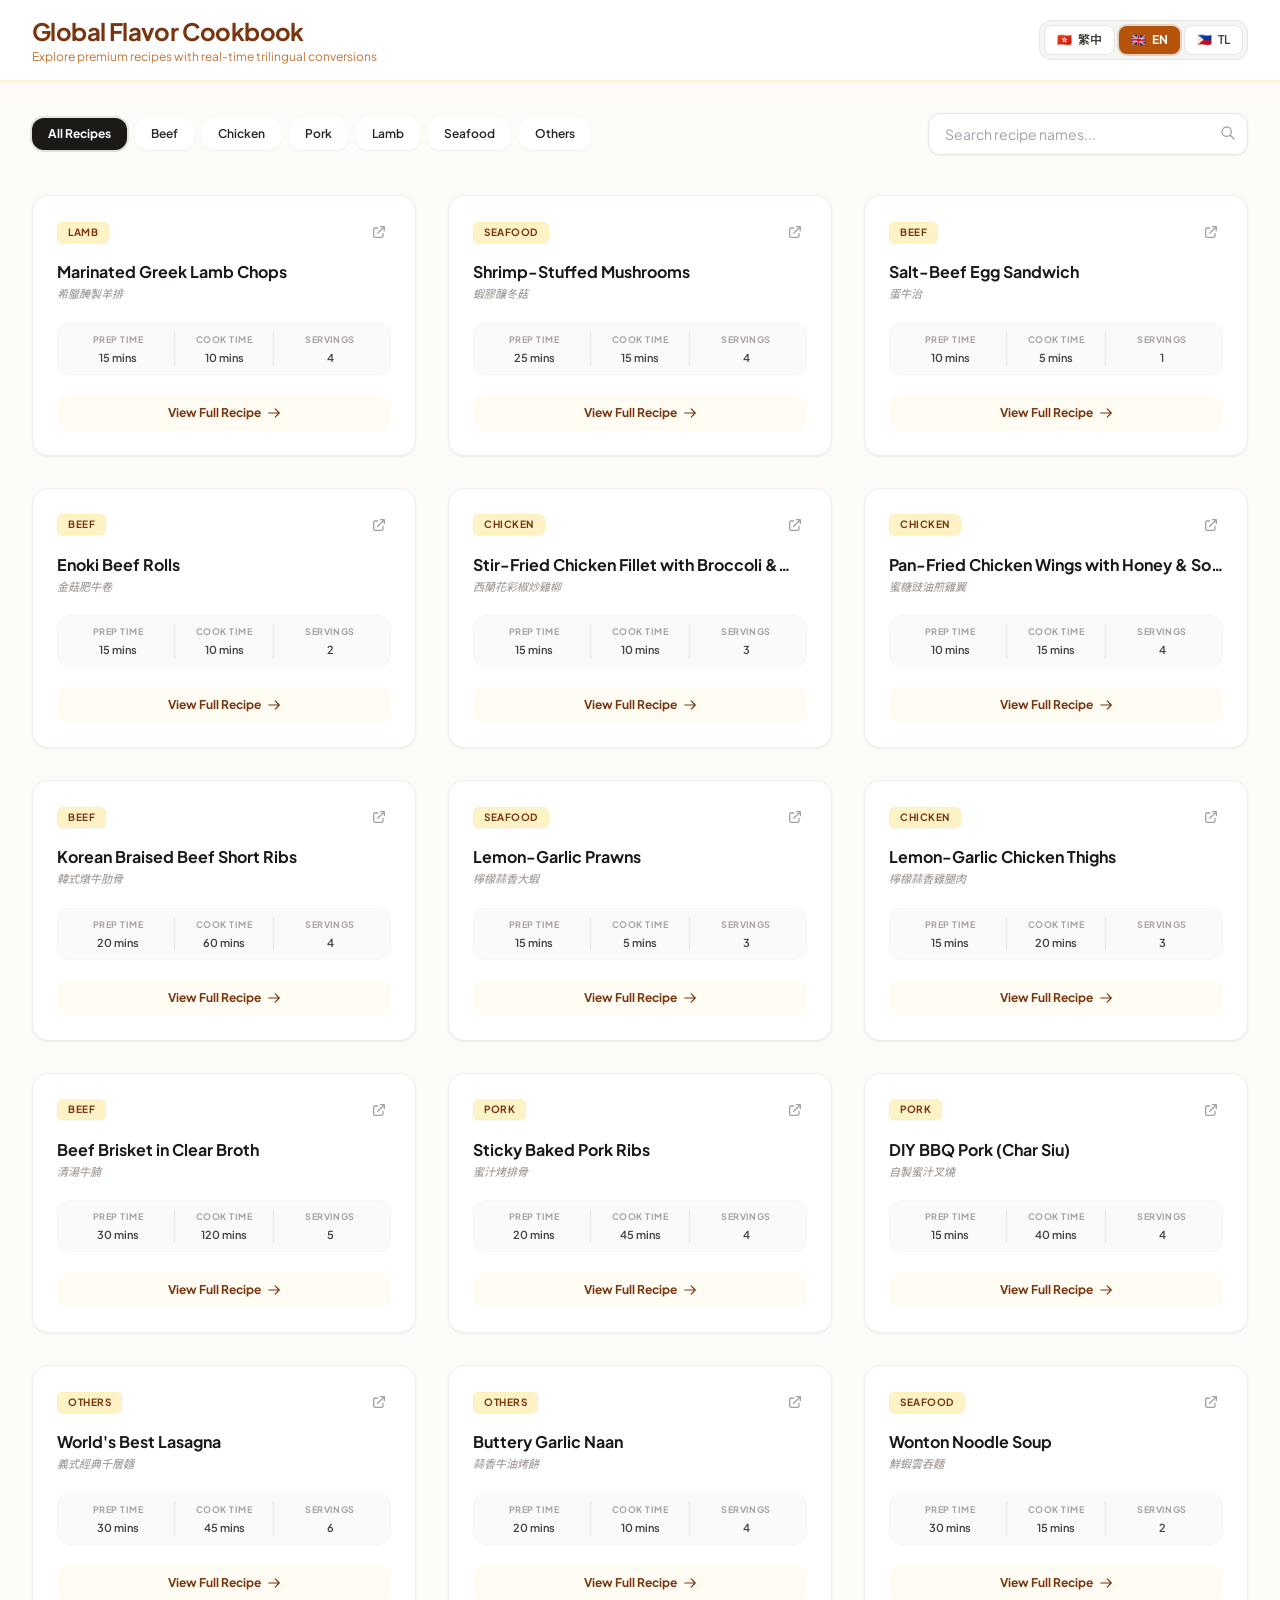
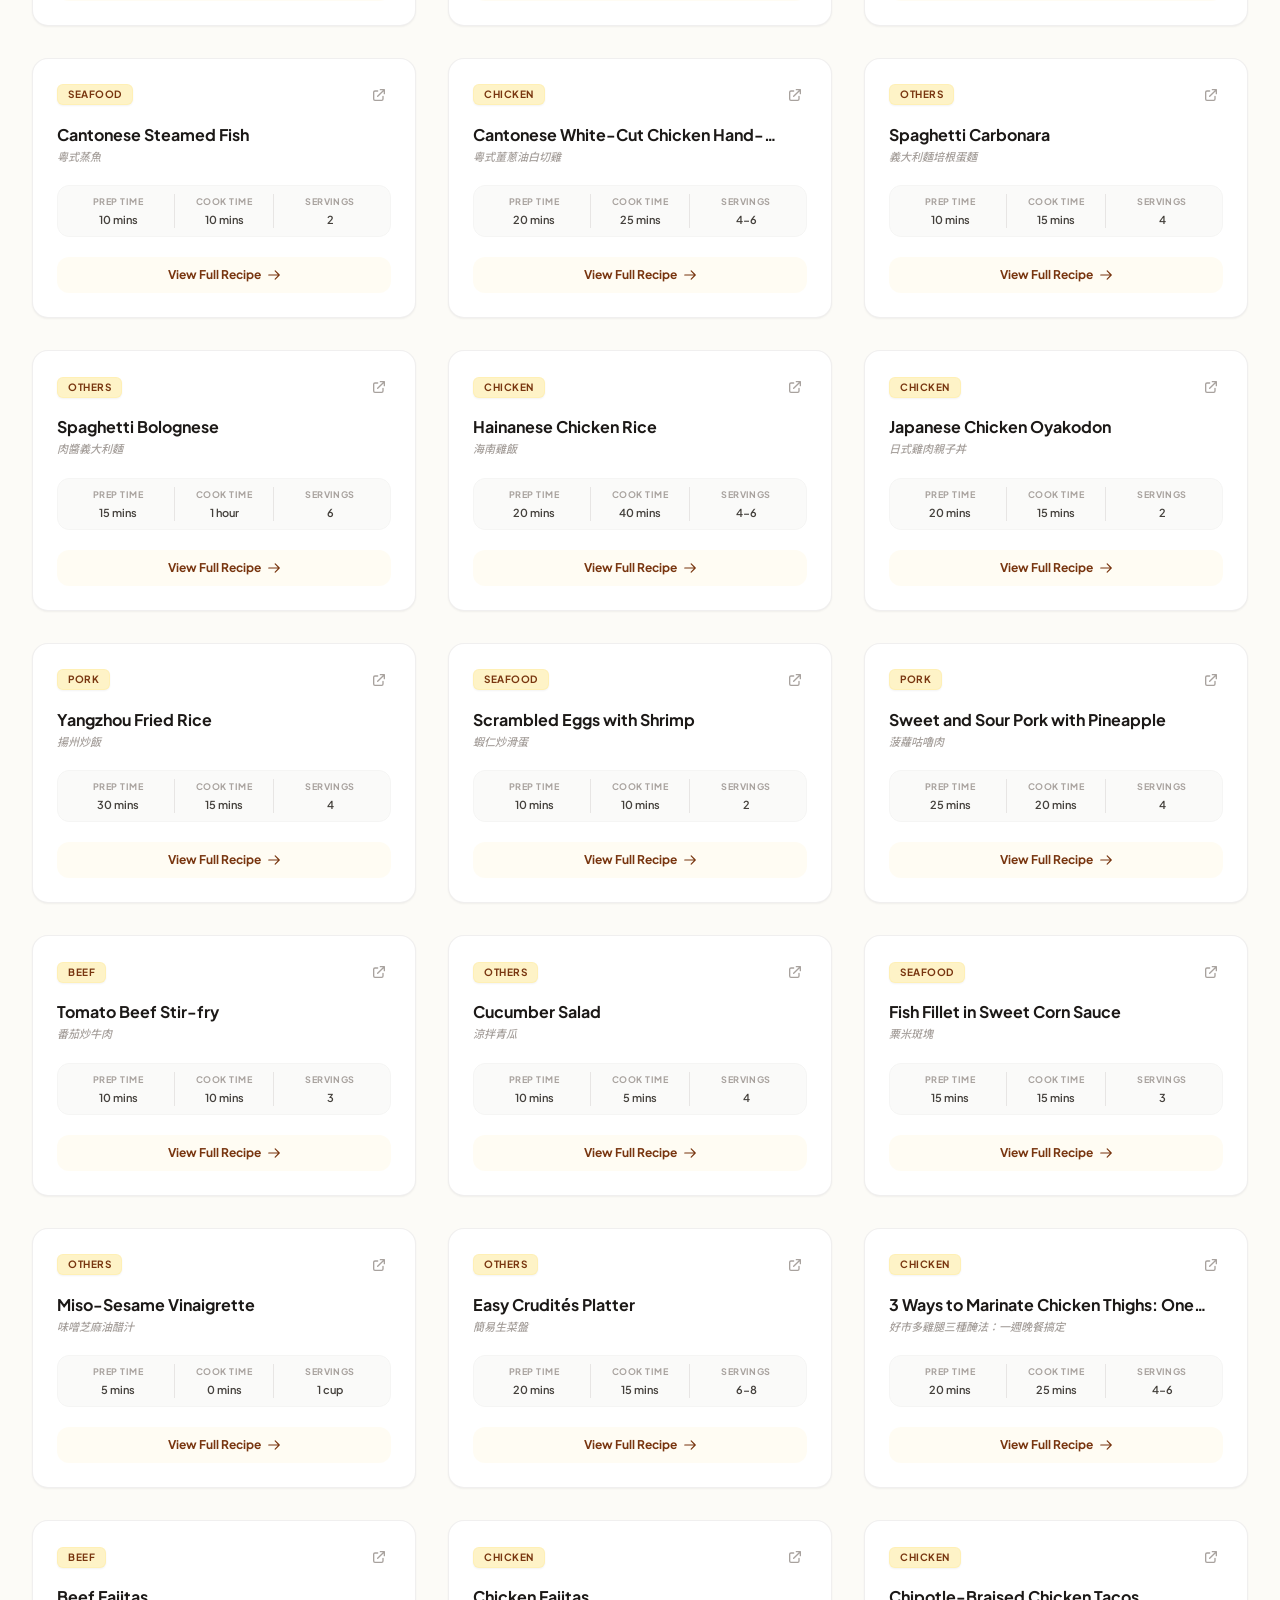
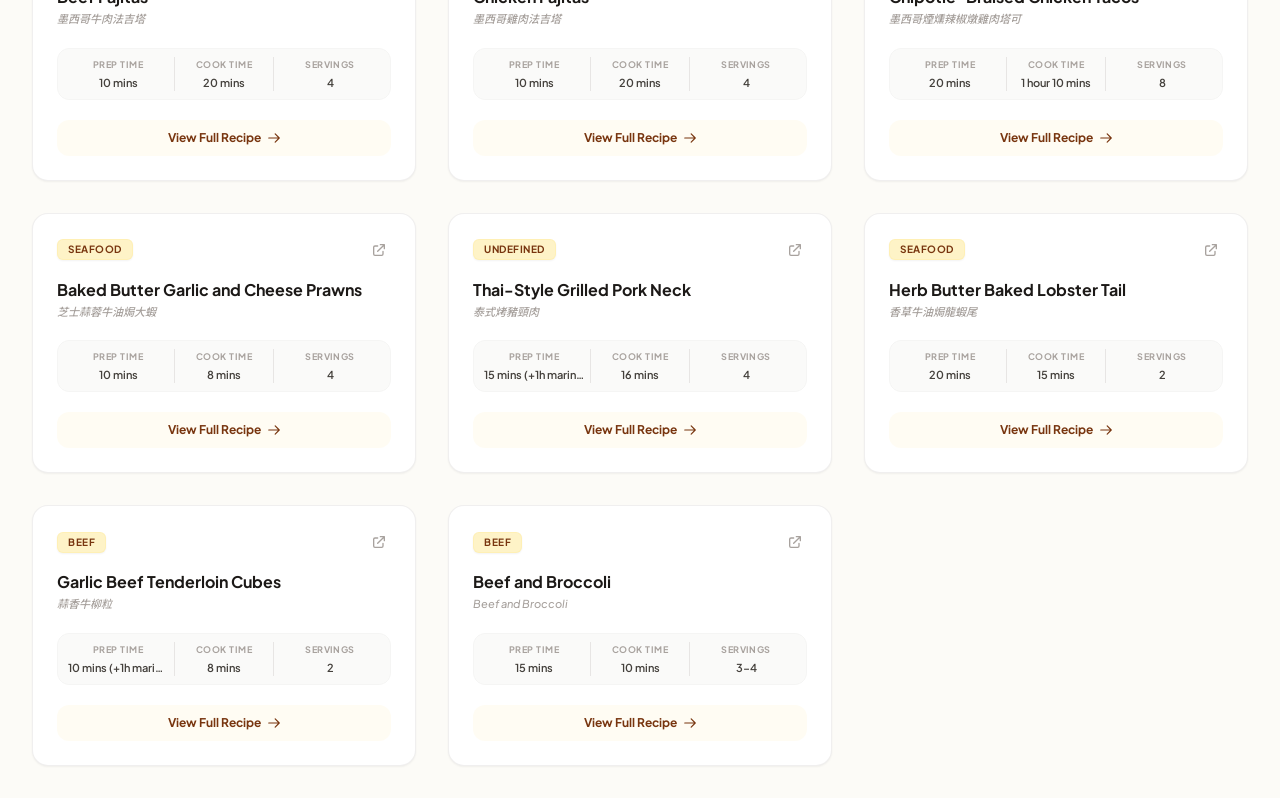
==== commit 2ddbab5e: "Add recipe 38: Beef and Broccoli (2026-09-28)" ====
--- a/index.html
+++ b/index.html
@@ -882,10 +882,43 @@
             en: ['Melt coconut sugar with a little water over low heat; mix in remaining marinade ingredients.', 'Pierce pork neck all over with a fork to prevent curling during roasting.', 'Marinate pork neck for at least 1 hour.', 'Combine all sauce ingredients and set aside.', 'Preheat oven to 200°C. Place pork on wire rack, brush with oil, roast 8 minutes.', 'Flip, brush with oil again, roast another 8 minutes until cooked and slightly charred.', 'Rest, slice diagonally into thin pieces, serve with dipping sauce.'],
             tl: ['Tunawin ang coconut sugar kaunti tubig sa mababang apoy; ihalo ang iba pang marinade.', 'Tusukin ang liempo ng tinidor sa ibat ibang parte para hindi kumupas pag naka-grill.', 'Marinade ang liempo nang hindi bababa sa 1 oras.', 'Haluin ang lahat ng sangkap ng sawsawan at itabi.', 'Painitin ang oven sa 200°C. Ilagay ang liempo sa wire rack, basbasan ng mantika, ihaw 8 minuto.', 'Baliktarin, basbasan muli ng mantika, ihaw pa 8 minuto hanggang maluto at kaunti nang sunog.', 'Palamigin, hiwain nang diagonal na manipis, kainin kasama sawsawan.']
         }
-    }
-
-,    {
-                id: 36,
+    },
+    {
+        id: 36,
+        category: 'seafood',
+        url: 'https://www.taifungfood.com/blog/posts/lobster-tail',
+        time: { prep: '20 mins', cook: '15 mins', servings: '2' },
+        title: { zh: '香草牛油焗龍蝦尾', en: 'Herb Butter Baked Lobster Tail', tl: 'Herb Butter Baked Lobster Tail (Nilagang Lobster Tail sa Herb Butter)' },
+        ingredients: {
+            zh: ['急凍龍蝦尾 2個', '牛油(放軟) 30克', '橄欖油 1湯匙', '雜香草 少許', '鹽 少許', '胡椒粉 少許'],
+            en: ['2 frozen lobster tails', '30g butter (softened)', '1 tbsp olive oil', 'Mixed herbs (to taste)', 'Salt (to taste)', 'Black pepper (to taste)'],
+            tl: ['2 na naka-frozen na lobster tail', '30g mantikilya (malambot)', '1 kutsarang olive oil', 'Mixed herbs (ayon sa lasa)', 'Asin (ayon sa lasa)', 'Paminta (ayon sa lasa)']
+        },
+        instructions: {
+            zh: ['龍蝦尾預早一天由冰箱放入肉格解凍；備用。', '將龍蝦尾沖水，抹乾水份。', '用剪刀沿殼邊剪開，再用剪刀 / 小刀在龍蝦肉中間位置劃一刀。', '灑上少許鹽及胡椒粉，醃一會。', '平底鍋加入牛油及橄欖油煮溶，將龍蝦尾兩邊略煎(殼呈橙色)。', '將龍蝦尾放到焗盤上，稍涼後，將1/2軟身牛油塗抹在龍蝦肉上。', '其餘1/2軟身牛油放入龍蝦肉中(即劃開部份)。', '灑上雜香草，最後加入少許橄欖油。', '放入預熱焗爐以200度焗約10-15分鐘至熟，即成。'],
+            en: ['Thaw lobster tails in fridge overnight; set aside.', 'Rinse lobster tails and pat dry.', 'Cut along shell with scissors; slice lobster meat down the center.', 'Season with salt and pepper; marinate briefly.', 'Melt butter and olive oil in pan; sear lobster tails both sides until shells turn orange.', 'Place lobster tails on baking tray; let cool slightly, brush half the butter on meat.', 'Place remaining butter inside the cut of the lobster meat.', 'Sprinkle mixed herbs and drizzle with olive oil.', 'Bake in preheated oven at 200°C for 10–15 minutes until cooked through.'],
+            tl: ['Palamigin ang lobster tails sa fridge overnight; itabi.', 'Hugasan ang lobster tails at tuyuin.', 'Gupitin sa gilid ng shell gamit gunting; hiwain ang gitna ng lobster meat.', 'Budburan ng asin at paminta; marinade sandali.', 'Tunawin ang mantikilya at olive oil sa kawali; prituin ang lobster tails parehong gilid hanggang orange ang shell.', 'Ilagay ang lobster tails sa baking tray; palamigin kaunti, basbasan ng kalahating mantikilya ang laman.', 'Ang natirang kalahating mantikilya, ilagay sa gitna ng hiwang lobster meat.', 'Budburan ng mixed herbs at buhusan ng olive oil.', 'Ibake sa preheated oven na 200°C sa loob ng 10–15 minuto hanggang maluto nang husto.']
+        }
+    },
+    {
+        id: 37,
+        category: 'beef',
+        url: 'https://www.taifungfood.com/blog/posts/beef-tenderloin',
+        time: { prep: '10 mins (+1h marinate)', cook: '8 mins', servings: '2' },
+        title: { zh: '蒜香牛柳粒', en: 'Garlic Beef Tenderloin Cubes', tl: 'Garlic Beef Tenderloin Cubes (Bistek na Beef Tenderloin sa Bawang)' },
+        ingredients: {
+            zh: ['牛柳粒 半磅', '蒜頭(切片) 6粒', '黑椒 適量', '醃料：', '豉油 1.5湯匙', '糖 0.5湯匙', '油 1湯匙'],
+            en: ['0.5 lb beef tenderloin cubes', '6 cloves garlic (sliced)', 'Black pepper (to taste)', 'Marinade:', '1.5 tbsp soy sauce', '0.5 tbsp sugar', '1 tbsp oil'],
+            tl: ['0.5 lb beef tenderloin cubes', '6 pirasong bawang (hinipain)', 'Paminta (ayon sa lasa)', 'Marinade:', '1.5 kutsarang toyo', '0.5 kutsarang asukal', '1 kutsarang mantika']
+        },
+        instructions: {
+            zh: ['牛柳粒解凍後，抹乾水份後以醃料醃1小時。', '燒熱油，倒入牛柳粒大火煎至半熟時，倒入蒜片同煎。', '待牛柳粒煎熟後，加入適量黑椒炒勻即可。', '(TIPS: 蒜片要不斷攪拌，否則很快變燶。當牛柳粒已熟時可先盛起，留下蒜片慢慢煎至金黃。)'],
+            en: ['Thaw beef cubes, pat dry, marinate in marinade for 1 hour.', 'Heat oil, add beef cubes and sear over high heat until half-cooked; add garlic slices and continue cooking.', 'When beef is cooked through, add black pepper and toss to combine.', '(TIP: Stir garlic constantly to prevent burning. Once beef is done, remove beef first and continue frying garlic until golden.)'],
+            tl: ['Palamigin ang beef cubes, tuyuin, marinade sa marinade nang 1 oras.', 'Painitin ang mantika, ilagay ang beef cubes at prituin sa malakas na apoy hanggang half-cooked; idagdag ang bawang at ipagpatuloy ang pagluluto.', 'Kapag maluto na ang beef, idagdag ang paminta at aduin nang husto.', '(TIP: Aduin lagi ang bawang para hindi masunog. Kapag maluto na ang beef, alisin muna ang beef at ipagpatuloy ang prito sa bawang hanggang golden brown.)']
+        }
+    },
+        {
+                id: 38,
                 category: 'beef',
                 url: 'https://www.recipetineats.com/beef-and-broccoli/',
                 time: { prep: '15 mins', cook: '10 mins', servings: '3-4' },
@@ -895,61 +928,20 @@
                     tl: "Beef and Broccoli"
                 },
                 ingredients: {
-                    zh: ["350g / 12oz beef flank steak or sirloin, cut into 2mm thin slices against the grain", "250公克/8盎司西蘭花，切成小朵", "2 湯匙 油（蔬菜油、菜籽油、花生油）", "3 瓣大蒜，切碎", "1 茶匙 生薑，磨碎", "2 大匙 水"],
-                    en: ["350g / 12oz beef flank steak or sirloin, cut into 2mm thin slices against the grain", "250g / 8oz broccoli, cut into small florets", "2 tbsp oil (vegetable, canola, peanut)", "3 cloves garlic, minced", "1 tsp ginger, grated", "2 tbsp water"],
-                    tl: ["350g / 12oz beef flank steak or sirloin, cut into 2mm thin slices against the grain", "250g / 8oz broccoli, cut into small florets", "2 tbsp oil (vegetable, canola, peanut)", "3 cloves ng bawang, tinadtad", "1 tsp luya, gadgad", "2 kutsarang tubig"]
-                },
-                instructions: {
-                    zh: ["將醃料配料放入碗中。加入牛肉，翻面。醃製 15 分鐘（或最多 24 小時）。", "Combine the Sauce ingredients in a small bowl.", "Bring a pot of water to boil. Add broccoli and blanch for 1 minute. Drain.", "Heat 1 tbsp oil in a large skillet/wok over high heat. Add beef in a single layer - cook 1 minute without touching, then stir fry 1 minute until browned. Remove.", "加熱剩餘的 1 湯匙油。加入大蒜和薑，炒10秒。加入醬汁和水，煮30秒至濃稠。", "再加入牛肉和青花菜。攪拌 1 分鐘，直至裹上牛肉和西蘭花並加熱透。立即與米飯一起食用。"],
-                    en: ["Combine the Marinade ingredients in a bowl. Add the beef, turn to coat. Marinate 15 minutes (or up to 24 hours).", "Combine the Sauce ingredients in a small bowl.", "Bring a pot of water to boil. Add broccoli and blanch for 1 minute. Drain.", "Heat 1 tbsp oil in a large skillet/wok over high heat. Add beef in a single layer - cook 1 minute without touching, then stir fry 1 minute until browned. Remove.", "Heat remaining 1 tbsp oil. Add garlic and ginger, stir fry 10 seconds. Add Sauce and water, simmer 30 seconds until thickened.", "Add beef and broccoli back in. Toss 1 minute until coated and heated through. Serve immediately with rice."],
-                    tl: ["Combine the Marinade ingredients in a bowl. Add the beef, turn to coat. Marinate 15 minutes (or up to 24 hours).", "Combine the Sauce ingredients in a small bowl.", "Magdala ng isang palayok ng tubig upang pakuluan. Magdagdag ng broccoli at blanch sa loob ng 1 minuto. Alisan ng tubig.", "Mag-init ng 1 kutsarang mantika sa isang malaking kawali/wok sa sobrang init. Magdagdag ng karne ng baka sa isang layer - magluto ng 1 minuto nang hindi hinahawakan, pagkatapos ay iprito ng 1 minuto hanggang sa browned. Alisin.", "Heat remaining 1 tbsp oil. Add garlic and ginger, stir fry 10 seconds. Add Sauce and water, simmer 30 seconds until thickened.", "Add beef and broccoli back in. Toss 1 minute until coated and heated through. Serve immediately with rice."]
-                }
-            },
-        {
-                id: 37,
-                category: 'chicken',
-                url: 'https://www.recipetineats.com/hainanese-chicken-rice/',
-                time: { prep: '20 mins', cook: '40 mins', servings: '4' },
-                title: {
-                    zh: "海南雞飯",
-                    en: "Hainanese Chicken Rice",
-                    tl: "Hainanese Chicken Rice"
-                },
-                ingredients: {
-                    zh: ["1 隻雞 (約 1.5公斤)", "3 杯茉莉花米", "5 瓣大蒜", "3 片薑", "2 條蔥", "2 湯匙芝麻油", "3 湯匙雞油/油", "醬油、蠔油、糖、鹽適量", "辣椒醬、薑蓉、黑甜醬油佐餐"],
-                    en: ["1 whole chicken (~1.5kg)", "3 cups jasmine rice", "5 cloves garlic", "3 slices ginger", "2 stalks scallions", "2 tbsp sesame oil", "3 tbsp chicken fat/oil", "Soy sauce, oyster sauce, sugar, salt to taste", "Chili sauce, ginger paste, dark soy for serving"],
-                    tl: ["1 buong manok (~1.5kg)", "3 tasang jasmine rice", "5 butil ng bawang", "3 hiwa ng luya", "2 talong ng sibuyas dahon", "2 kutsarang sesame oil", "3 kutsarang manteka ng manok/oil", "Toyo, oyster sauce, asin, asukal sa lasa", "Sili sauce, luya paste, dark soy para sawsawan"]
-                },
-                instructions: {
-                    zh: ["雞洗淨，腔內塞入薑片、蔥段。大鍋燒開水，放入雞燜煮 25 分鐘，關火悶 15 分鐘。", "撈起雞立即浸冰水 10 分鐘鎖住肉汁，瀝乾刷芝麻油。", "米洗淨瀝乾。鍋熱雞油，爆香蒜蓉、薑蓉，倒入米翻炒勻。", "轉入電飯煲，加入雞湯 (比米 1:1.1)，煮飯模式煮熟。", "雞斬件，淋上醬油、蠔油、糖調味汁。配飯、辣椒醬、薑蓉、黑甜醬油食用。"],
-                    en: ["Clean chicken, stuff cavity with ginger and scallions. Boil water in large pot, poach chicken 25 min, turn off heat and steep 15 min.", "Remove chicken, immediately submerge in ice water 10 min to lock in juices. Drain, brush with sesame oil.", "Rinse and drain rice. Heat chicken fat in pot, sauté minced garlic and ginger until fragrant. Add rice, stir-fry to coat.", "Transfer to rice cooker, add chicken broth (1:1.1 ratio to rice), cook on rice setting.", "Chop chicken, drizzle with soy-oyster-sugar sauce. Serve with rice, chili sauce, ginger paste, dark soy."],
-                    tl: ["Hugasan ang manok, lagyan ng luya at sibuyas dahon ang loob. Magpakulo ng tubig, poach manok 25 min, ipatong ang apoy at pabayaan 15 min.", "Alisin ang manok, isubsa sa yelo 10 min para sa juices. Tuyuin, paghugasan ng sesame oil.", "Hugasan at tuyuin ang kanin. Painitin ang manteka ng manok, gisahin ang bawang at luya. Ilagay ang kanin, gawayin.", "Ilipat sa rice cooker, dagdagan ng chicken broth (1:1.1 ratio sa kanin), lutuin.", "Putol-putulin ang manok, hugasan ng toyo-oyster-asukal sauce. Sabayan ng kanin, sili, luya, dark soy."]
-                }
-            },
-    {
-                id: 38,
-                category: 'chicken',
-                url: 'https://www.recipetineats.com/one-pot-chinese-chicken-and-rice/',
-                time: { prep: '10 mins', cook: '30 mins', servings: '4' },
-                title: {
-                    zh: "One Pot Chinese Chicken and Rice",
-                    en: "One Pot Chinese Chicken and Rice",
-                    tl: "One Pot Chinese Chicken and Rice"
-                },
-                ingredients: {
-                    zh: ["500g / 1lb chicken thigh fillets, skin on, bone in (or boneless)", "2 tbsp oil", "2 cloves garlic, minced", "1 tsp ginger, grated", "1 1/2 cups long grain rice", "2 cups chicken stock", "2 tbsp soy sauce", "1 tsp sesame oil", "2 spring onions, sliced", "200g / 7oz bok choy or Chinese broccoli"],
-                    en: ["500g / 1lb chicken thigh fillets, skin on, bone in (or boneless)", "2 tbsp oil", "2 cloves garlic, minced", "1 tsp ginger, grated", "1 1/2 cups long grain rice", "2 cups chicken stock", "2 tbsp soy sauce", "1 tsp sesame oil", "2 spring onions, sliced", "200g / 7oz bok choy or Chinese broccoli"],
-                    tl: ["500g / 1lb chicken thigh fillets, skin on, bone in (or boneless)", "2 tbsp oil", "2 cloves garlic, minced", "1 tsp ginger, grated", "1 1/2 cups long grain rice", "2 cups chicken stock", "2 tbsp soy sauce", "1 tsp sesame oil", "2 spring onions, sliced", "200g / 7oz bok choy or Chinese broccoli"]
-                },
-                instructions: {
-                    zh: ["Season chicken with salt and pepper. Heat oil in a heavy-based pot over high heat. Sear chicken skin-side down until golden, about 3 minutes. Flip and cook 1 minute. Remove.", "Add garlic and ginger to the pot. Stir for 30 seconds. Add rice and stir for 1 minute to coat in oil.", "Add chicken stock, soy sauce, and sesame oil. Stir, then place chicken on top skin-side up.", "Bring to a boil, then cover and reduce heat to low. Cook for 15 minutes without lifting the lid.", "Remove from heat. Let stand covered for 10 minutes. The rice will absorb all the liquid.", "In the last 2 minutes, add bok choy on top to steam. Serve with chicken sliced over the rice, garnished with spring onions."],
-                    en: ["Season chicken with salt and pepper. Heat oil in a heavy-based pot over high heat. Sear chicken skin-side down until golden, about 3 minutes. Flip and cook 1 minute. Remove.", "Add garlic and ginger to the pot. Stir for 30 seconds. Add rice and stir for 1 minute to coat in oil.", "Add chicken stock, soy sauce, and sesame oil. Stir, then place chicken on top skin-side up.", "Bring to a boil, then cover and reduce heat to low. Cook for 15 minutes without lifting the lid.", "Remove from heat. Let stand covered for 10 minutes. The rice will absorb all the liquid.", "In the last 2 minutes, add bok choy on top to steam. Serve with chicken sliced over the rice, garnished with spring onions."],
-                    tl: ["Season chicken with salt and pepper. Heat oil in a heavy-based pot over high heat. Sear chicken skin-side down until golden, about 3 minutes. Flip and cook 1 minute. Remove.", "Add garlic and ginger to the pot. Stir for 30 seconds. Add rice and stir for 1 minute to coat in oil.", "Add chicken stock, soy sauce, and sesame oil. Stir, then place chicken on top skin-side up.", "Bring to a boil, then cover and reduce heat to low. Cook for 15 minutes without lifting the lid.", "Remove from heat. Let stand covered for 10 minutes. The rice will absorb all the liquid.", "In the last 2 minutes, add bok choy on top to steam. Serve with chicken sliced over the rice, garnished with spring onions."]
-                }
-            },
-        ];
-
-        // =========================================================================
+                    zh: ['350g / 12oz beef flank steak or sirloin, cut into 2mm thin slices against the grain', '250g / 8oz broccoli, cut into small florets', '2 tbsp oil (vegetable, canola, peanut)', '3 cloves garlic, minced', '1 tsp ginger, grated', '2 tbsp water', 'For the Marinade: 2 tbsp soy sauce, 1 tbsp Chinese cooking wine (or mirin), 1 tsp sugar, 1 tsp cornstarch, 1/4 tsp pepper', 'For the Sauce: 1/2 cup beef broth, 2 tbsp oyster sauce, 1 tbsp soy sauce, 2 tsp sugar, 1 tbsp cornstarch'],
+                    en: ['350g / 12oz beef flank steak or sirloin, cut into 2mm thin slices against the grain', '250g / 8oz broccoli, cut into small florets', '2 tbsp oil (vegetable, canola, peanut)', '3 cloves garlic, minced', '1 tsp ginger, grated', '2 tbsp water', 'For the Marinade: 2 tbsp soy sauce, 1 tbsp Chinese cooking wine (or mirin), 1 tsp sugar, 1 tsp cornstarch, 1/4 tsp pepper', 'For the Sauce: 1/2 cup beef broth, 2 tbsp oyster sauce, 1 tbsp soy sauce, 2 tsp sugar, 1 tbsp cornstarch'],
+                    tl: ['350g / 12oz beef flank steak or sirloin, cut into 2mm thin slices against the grain', '250g / 8oz broccoli, cut into small florets', '2 tbsp oil (vegetable, canola, peanut)', '3 cloves garlic, minced', '1 tsp ginger, grated', '2 tbsp water', 'For the Marinade: 2 tbsp soy sauce, 1 tbsp Chinese cooking wine (or mirin), 1 tsp sugar, 1 tsp cornstarch, 1/4 tsp pepper', 'For the Sauce: 1/2 cup beef broth, 2 tbsp oyster sauce, 1 tbsp soy sauce, 2 tsp sugar, 1 tbsp cornstarch']
+                },
+                instructions: {
+                    zh: ['Combine the Marinade ingredients in a bowl. Add the beef, turn to coat. Marinate 15 minutes (or up to 24 hours).', 'Combine the Sauce ingredients in a small bowl.', 'Bring a pot of water to boil. Add broccoli and blanch for 1 minute. Drain.', 'Heat 1 tbsp oil in a large skillet/wok over high heat. Add beef in a single layer - cook 1 minute without touching, then stir fry 1 minute until browned. Remove.', 'Heat remaining 1 tbsp oil. Add garlic and ginger, stir fry 10 seconds. Add Sauce and water, simmer 30 seconds until thickened.', 'Add beef and broccoli back in. Toss 1 minute until coated and heated through. Serve immediately with rice.'],
+                    en: ['Combine the Marinade ingredients in a bowl. Add the beef, turn to coat. Marinate 15 minutes (or up to 24 hours).', 'Combine the Sauce ingredients in a small bowl.', 'Bring a pot of water to boil. Add broccoli and blanch for 1 minute. Drain.', 'Heat 1 tbsp oil in a large skillet/wok over high heat. Add beef in a single layer - cook 1 minute without touching, then stir fry 1 minute until browned. Remove.', 'Heat remaining 1 tbsp oil. Add garlic and ginger, stir fry 10 seconds. Add Sauce and water, simmer 30 seconds until thickened.', 'Add beef and broccoli back in. Toss 1 minute until coated and heated through. Serve immediately with rice.'],
+                    tl: ['Combine the Marinade ingredients in a bowl. Add the beef, turn to coat. Marinate 15 minutes (or up to 24 hours).', 'Combine the Sauce ingredients in a small bowl.', 'Bring a pot of water to boil. Add broccoli and blanch for 1 minute. Drain.', 'Heat 1 tbsp oil in a large skillet/wok over high heat. Add beef in a single layer - cook 1 minute without touching, then stir fry 1 minute until browned. Remove.', 'Heat remaining 1 tbsp oil. Add garlic and ginger, stir fry 10 seconds. Add Sauce and water, simmer 30 seconds until thickened.', 'Add beef and broccoli back in. Toss 1 minute until coated and heated through. Serve immediately with rice.']
+                }
+            }
+
+];
+
+// =========================================================================
         // ENGINE EXECUTION RUNTIMES
         // =========================================================================
 
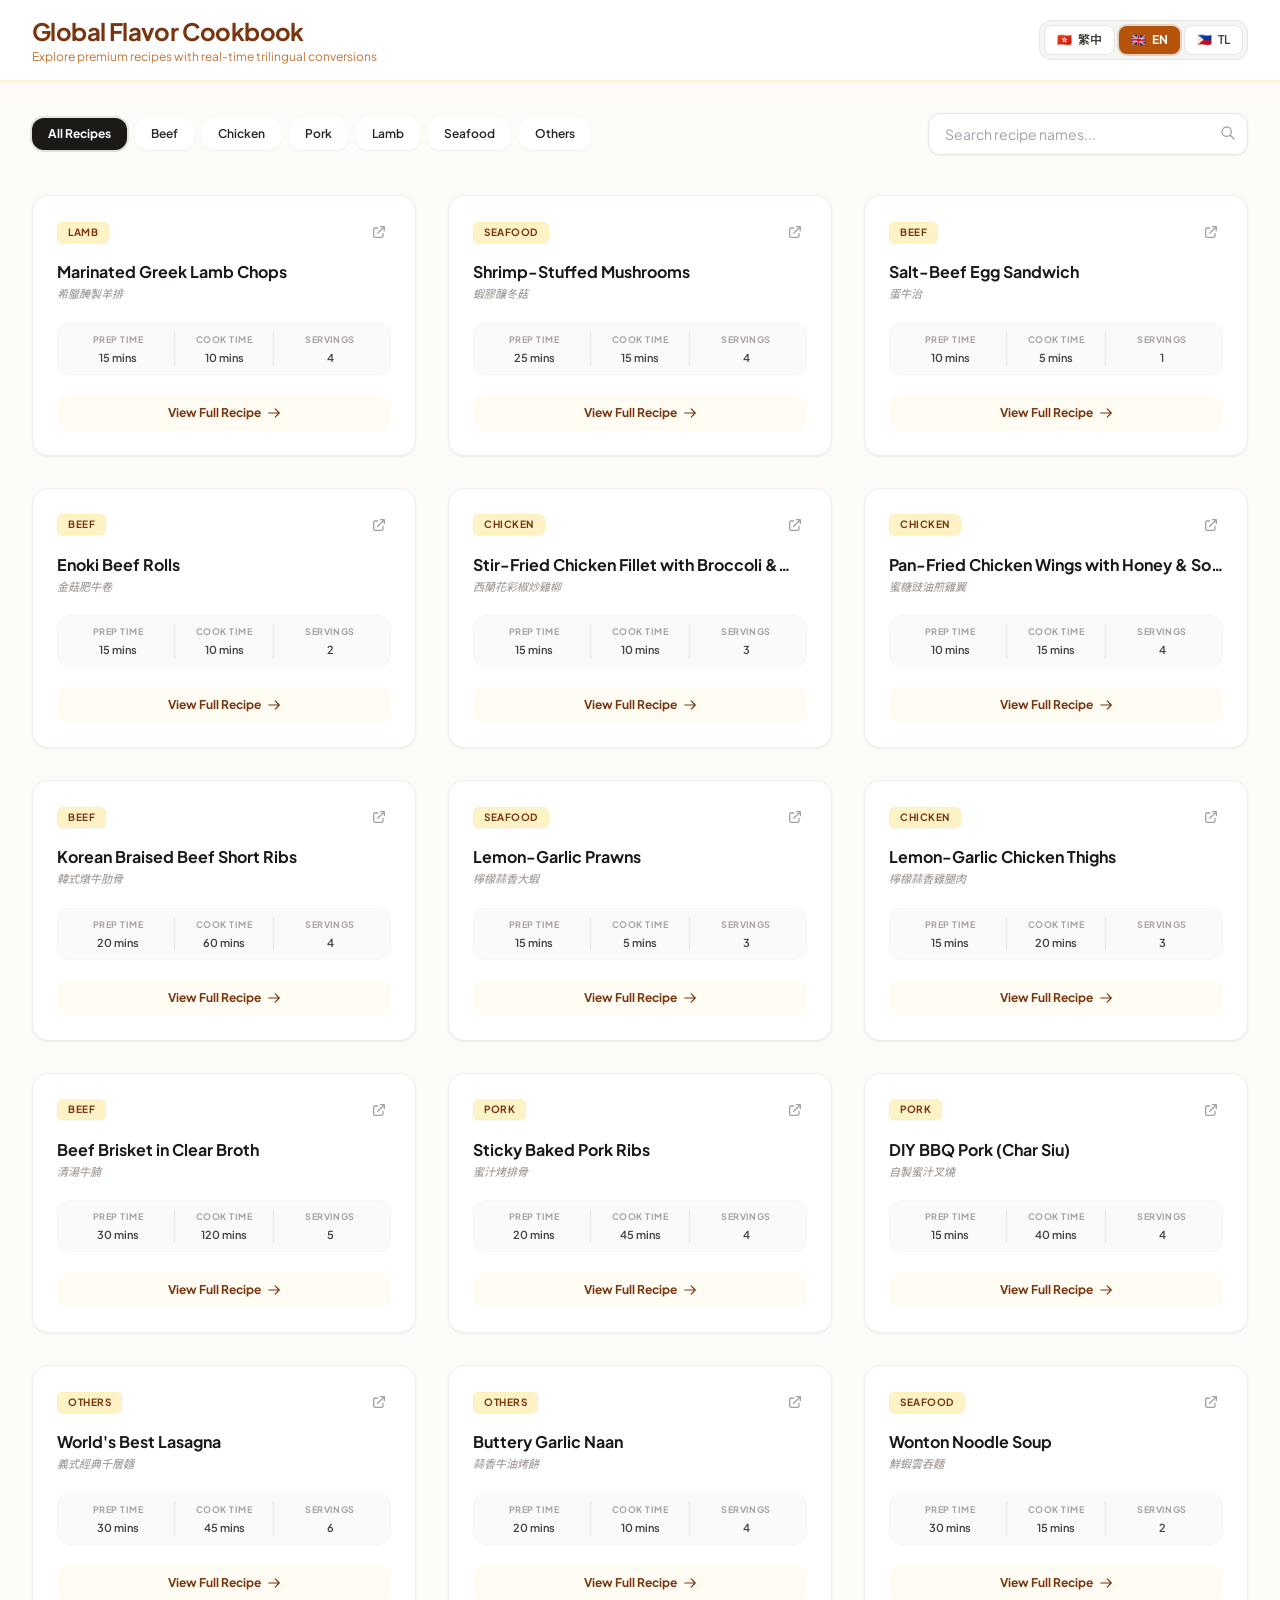
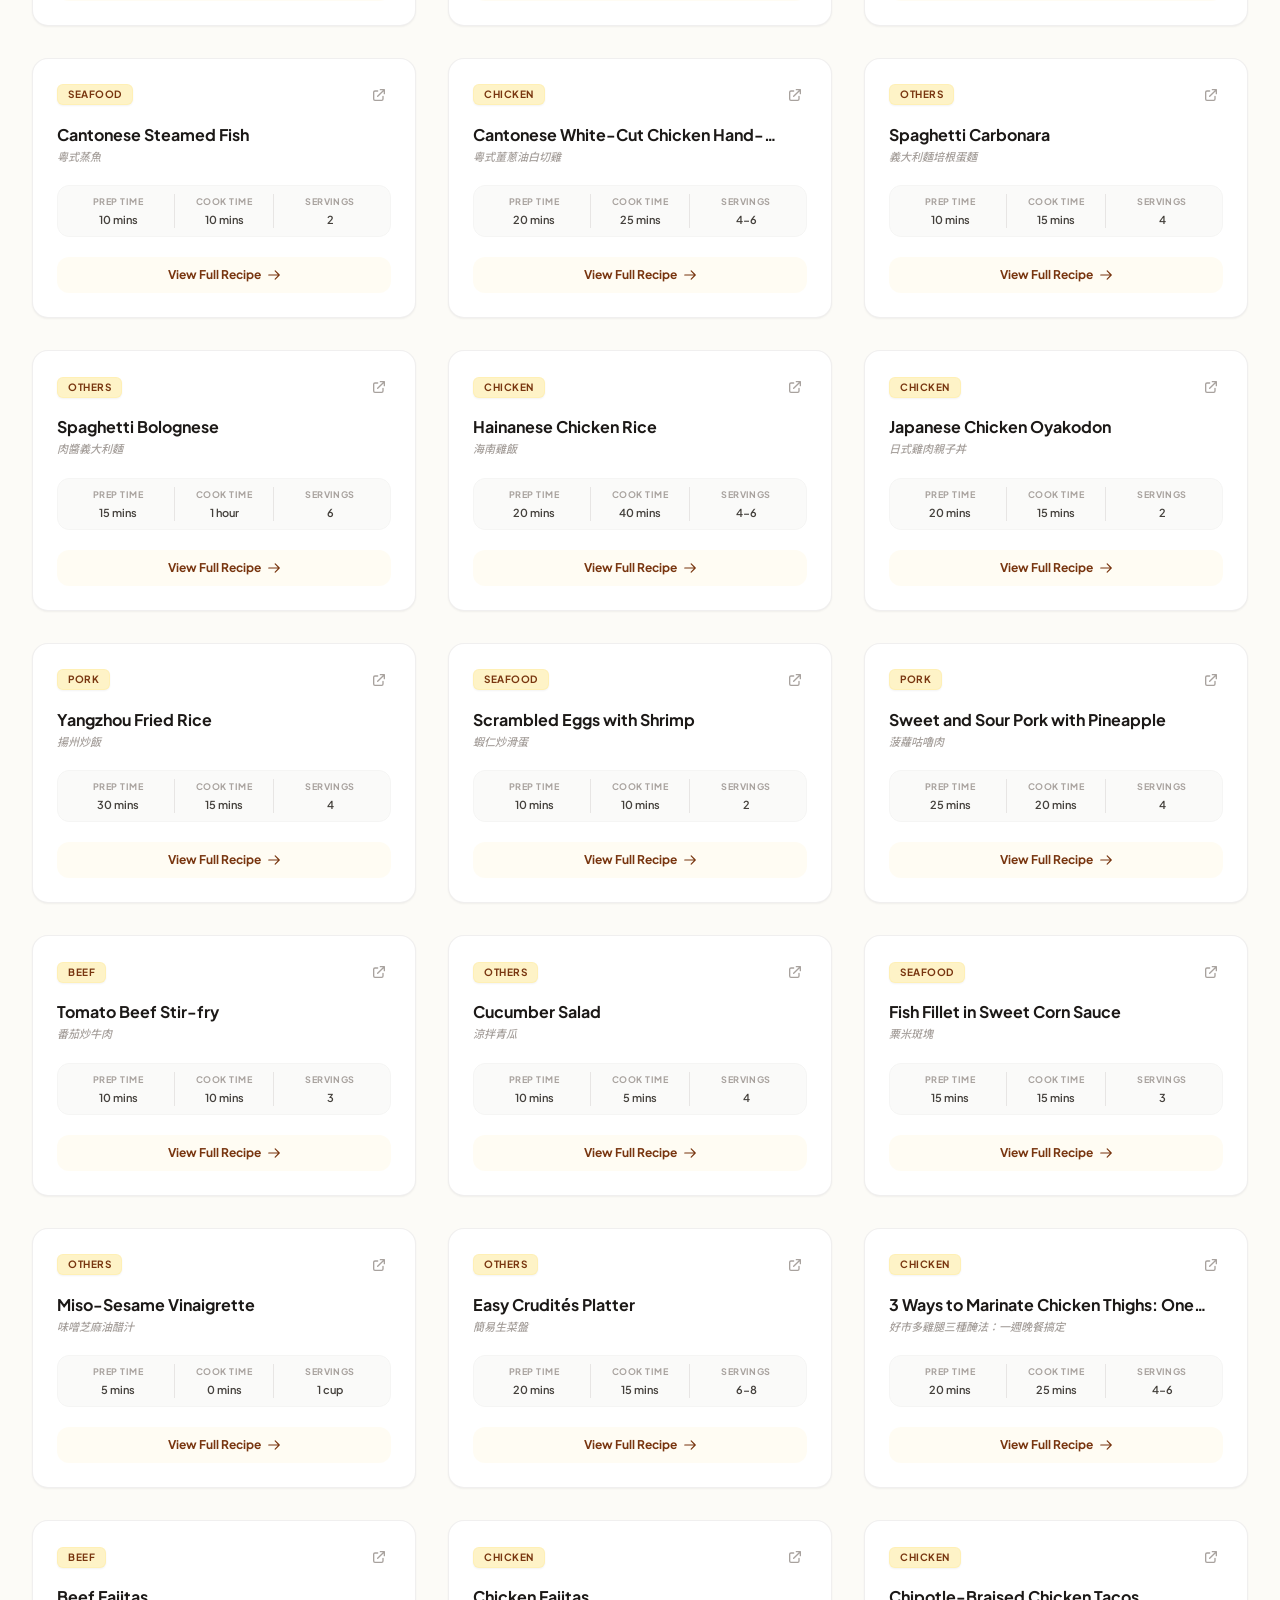
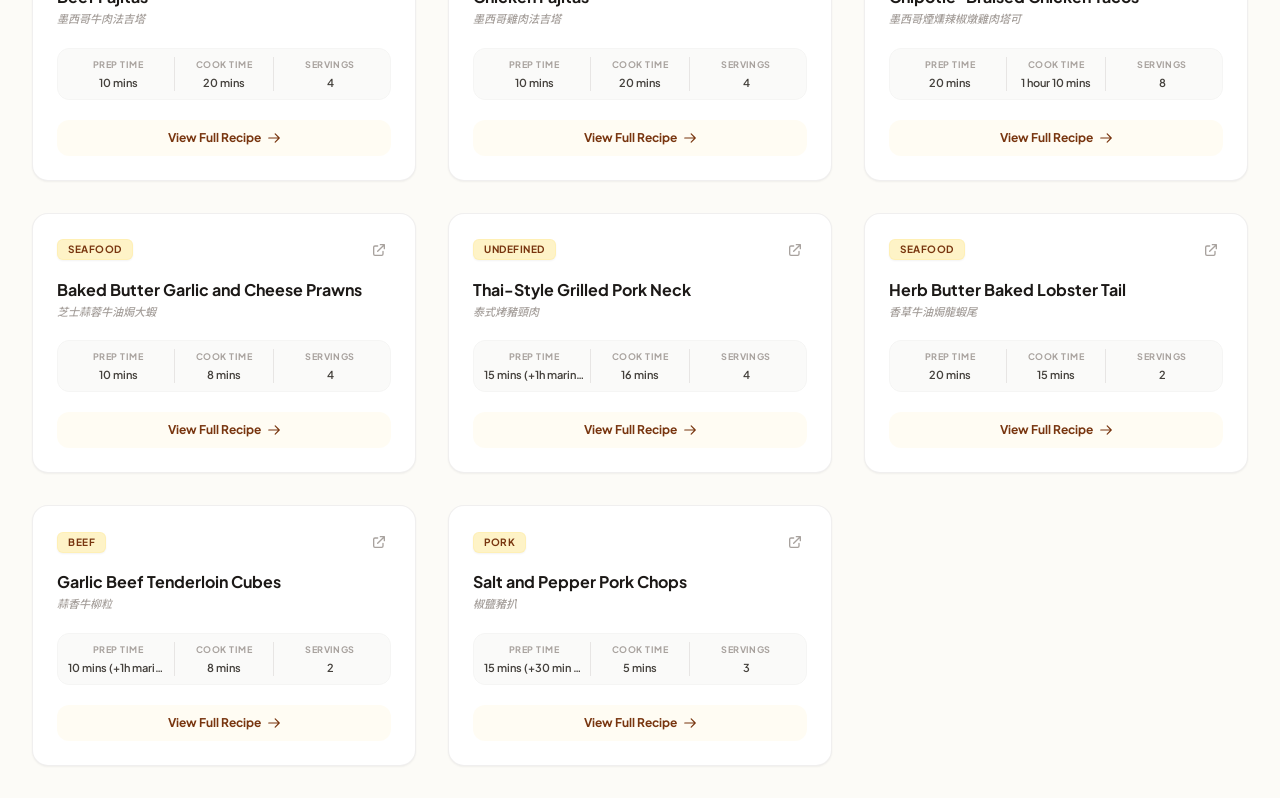
==== commit e8c95412: "Add recipe 38: Salt and Pepper Pork Chops (椒鹽豬扒) from HK01" ====
--- a/index.html
+++ b/index.html
@@ -917,27 +917,27 @@
             tl: ['Palamigin ang beef cubes, tuyuin, marinade sa marinade nang 1 oras.', 'Painitin ang mantika, ilagay ang beef cubes at prituin sa malakas na apoy hanggang half-cooked; idagdag ang bawang at ipagpatuloy ang pagluluto.', 'Kapag maluto na ang beef, idagdag ang paminta at aduin nang husto.', '(TIP: Aduin lagi ang bawang para hindi masunog. Kapag maluto na ang beef, alisin muna ang beef at ipagpatuloy ang prito sa bawang hanggang golden brown.)']
         }
     },
-        {
-                id: 38,
-                category: 'beef',
-                url: 'https://www.recipetineats.com/beef-and-broccoli/',
-                time: { prep: '15 mins', cook: '10 mins', servings: '3-4' },
-                title: {
-                    zh: "Beef and Broccoli",
-                    en: "Beef and Broccoli",
-                    tl: "Beef and Broccoli"
-                },
-                ingredients: {
-                    zh: ['350g / 12oz beef flank steak or sirloin, cut into 2mm thin slices against the grain', '250g / 8oz broccoli, cut into small florets', '2 tbsp oil (vegetable, canola, peanut)', '3 cloves garlic, minced', '1 tsp ginger, grated', '2 tbsp water', 'For the Marinade: 2 tbsp soy sauce, 1 tbsp Chinese cooking wine (or mirin), 1 tsp sugar, 1 tsp cornstarch, 1/4 tsp pepper', 'For the Sauce: 1/2 cup beef broth, 2 tbsp oyster sauce, 1 tbsp soy sauce, 2 tsp sugar, 1 tbsp cornstarch'],
-                    en: ['350g / 12oz beef flank steak or sirloin, cut into 2mm thin slices against the grain', '250g / 8oz broccoli, cut into small florets', '2 tbsp oil (vegetable, canola, peanut)', '3 cloves garlic, minced', '1 tsp ginger, grated', '2 tbsp water', 'For the Marinade: 2 tbsp soy sauce, 1 tbsp Chinese cooking wine (or mirin), 1 tsp sugar, 1 tsp cornstarch, 1/4 tsp pepper', 'For the Sauce: 1/2 cup beef broth, 2 tbsp oyster sauce, 1 tbsp soy sauce, 2 tsp sugar, 1 tbsp cornstarch'],
-                    tl: ['350g / 12oz beef flank steak or sirloin, cut into 2mm thin slices against the grain', '250g / 8oz broccoli, cut into small florets', '2 tbsp oil (vegetable, canola, peanut)', '3 cloves garlic, minced', '1 tsp ginger, grated', '2 tbsp water', 'For the Marinade: 2 tbsp soy sauce, 1 tbsp Chinese cooking wine (or mirin), 1 tsp sugar, 1 tsp cornstarch, 1/4 tsp pepper', 'For the Sauce: 1/2 cup beef broth, 2 tbsp oyster sauce, 1 tbsp soy sauce, 2 tsp sugar, 1 tbsp cornstarch']
-                },
-                instructions: {
-                    zh: ['Combine the Marinade ingredients in a bowl. Add the beef, turn to coat. Marinate 15 minutes (or up to 24 hours).', 'Combine the Sauce ingredients in a small bowl.', 'Bring a pot of water to boil. Add broccoli and blanch for 1 minute. Drain.', 'Heat 1 tbsp oil in a large skillet/wok over high heat. Add beef in a single layer - cook 1 minute without touching, then stir fry 1 minute until browned. Remove.', 'Heat remaining 1 tbsp oil. Add garlic and ginger, stir fry 10 seconds. Add Sauce and water, simmer 30 seconds until thickened.', 'Add beef and broccoli back in. Toss 1 minute until coated and heated through. Serve immediately with rice.'],
-                    en: ['Combine the Marinade ingredients in a bowl. Add the beef, turn to coat. Marinate 15 minutes (or up to 24 hours).', 'Combine the Sauce ingredients in a small bowl.', 'Bring a pot of water to boil. Add broccoli and blanch for 1 minute. Drain.', 'Heat 1 tbsp oil in a large skillet/wok over high heat. Add beef in a single layer - cook 1 minute without touching, then stir fry 1 minute until browned. Remove.', 'Heat remaining 1 tbsp oil. Add garlic and ginger, stir fry 10 seconds. Add Sauce and water, simmer 30 seconds until thickened.', 'Add beef and broccoli back in. Toss 1 minute until coated and heated through. Serve immediately with rice.'],
-                    tl: ['Combine the Marinade ingredients in a bowl. Add the beef, turn to coat. Marinate 15 minutes (or up to 24 hours).', 'Combine the Sauce ingredients in a small bowl.', 'Bring a pot of water to boil. Add broccoli and blanch for 1 minute. Drain.', 'Heat 1 tbsp oil in a large skillet/wok over high heat. Add beef in a single layer - cook 1 minute without touching, then stir fry 1 minute until browned. Remove.', 'Heat remaining 1 tbsp oil. Add garlic and ginger, stir fry 10 seconds. Add Sauce and water, simmer 30 seconds until thickened.', 'Add beef and broccoli back in. Toss 1 minute until coated and heated through. Serve immediately with rice.']
-                }
-            }
+    {
+        id: 38,
+        category: 'pork',
+        url: 'https://www.hk01.com/article/60396313',
+        time: { prep: '15 mins (+30 min marinate)', cook: '5 mins', servings: '3' },
+        title: {
+            zh: '椒鹽豬扒',
+            en: 'Salt and Pepper Pork Chops',
+            tl: 'Pritong Baboy na may Asin at Paminta'
+        },
+        ingredients: {
+            zh: ['脢頭肉扒 3塊', '蒜蓉 4湯匙', '蔥花 1湯匙', '醃料：', '生抽 1湯匙', '胡椒粉 1/2茶匙', '生粉 1湯匙', '鹽 1/2茶匙', '油 1湯匙', '梳打粉 1/5茶匙', '雞粉 1/2茶匙', '糖 1/2茶匙', '水 3湯匙', '椒鹽料：', '豆瓣醬 1/2茶匙', '米酒 1湯匙', '蒜蓉 1湯匙', '五香粉 1/2茶匙'],
+            en: ['3 pork shoulder chops (pork collar)', '4 tbsp minced garlic', '1 tbsp chopped scallions', 'Marinade:', '1 tbsp soy sauce', '1/2 tsp white pepper', '1 tbsp cornstarch', '1/2 tsp salt', '1 tbsp oil', '1/5 tsp baking soda', '1/2 tsp chicken powder', '1/2 tsp sugar', '3 tbsp water', 'Salt & Pepper Mix:', '1/2 tsp chili bean paste (doubanjiang)', '1 tbsp rice wine', '1 tbsp minced garlic', '1/2 tsp five spice powder'],
+            tl: ['3 pirasong pork shoulder chops (pork collar)', '4 kutsarang bawang (tinadtad)', '1 kutsarang tinadtad na dahon ng sibuyas', 'Marinade:', '1 kutsarang toyo', '1/2 kutsaritang paminta', '1 kutsarang cornstarch', '1/2 kutsaritang asin', '1 kutsarang mantika', '1/5 kutsaritang baking soda', '1/2 kutsaritang chicken powder', '1/2 kutsaritang asukal', '3 kutsarang tubig', 'Asin at Paminta Mix:', '1/2 kutsaritang chili bean paste (doubanjiang)', '1 kutsarang rice wine', '1 kutsarang bawang (tinadtad)', '1/2 kutsaritang five spice powder']
+        },
+        instructions: {
+            zh: ['豬扒洗淨及印乾水分，以肉錘或刀背揼鬆至原來的1.5-2倍大。', '加入醃料略拌勻，再加油拌勻，醃30分鐘。', '中火燒熱油鍋，加入豬扒以半煎炸形式炸5分鐘或至金黃色，取出。', '原鑊加入4湯匙蒜蓉，以中火炸成金蒜，取出備用。', '原鑊加入豆瓣醬及1湯匙蒜蓉，以中火爆香，灒米酒。', '豬扒回鍋，加入蔥花及金蒜略炒，即成。'],
+            en: ['Wash pork chops and pat dry. Tenderize with meat mallet or knife back until 1.5-2x original size.', 'Add marinade and mix well. Add oil, mix again. Marinate for 30 minutes.', 'Heat oil over medium heat. Pan-fry/deep-fry pork chops for 5 minutes or until golden brown. Remove and set aside.', 'In the same pan, add 4 tbsp minced garlic and fry over medium heat until golden. Remove and set aside.', 'In the same pan, add chili bean paste and 1 tbsp minced garlic. Stir-fry over medium heat, then drizzle in rice wine.', 'Return pork chops to the pan. Add scallions and fried garlic. Stir-fry briefly. Serve.'],
+            tl: ['Hugasan ang pork chops at tuyuing maigi. Paluin gamit ang meat mallet o likod ng kutsilyo hanggang 1.5-2x ang laki.', 'Idagdag ang marinade at haluing mabuti. Idagdag ang mantika, haluin muli. I-marinade ng 30 minuto.', 'Painitin ang mantika sa katamtamang apoy. Iprito ang pork chops ng 5 minuto o hanggang golden brown. Alisin at itabi.', 'Sa parehong kawali, magdagdag ng 4 kutsarang bawang at iprito sa katamtamang apoy hanggang ginintuan. Alisin at itabi.', 'Sa parehong kawali, idagdag ang chili bean paste at 1 kutsarang bawang. Igisa sa katamtamang apoy, pagkatapos ay lagyan ng rice wine.', 'Ibato ang pork chops pabalik sa kawali. Idagdag ang dahon ng sibuyas at pinritong bawang. Igisa saglit. Ihain.']
+        }
+    }
 
 ];
 
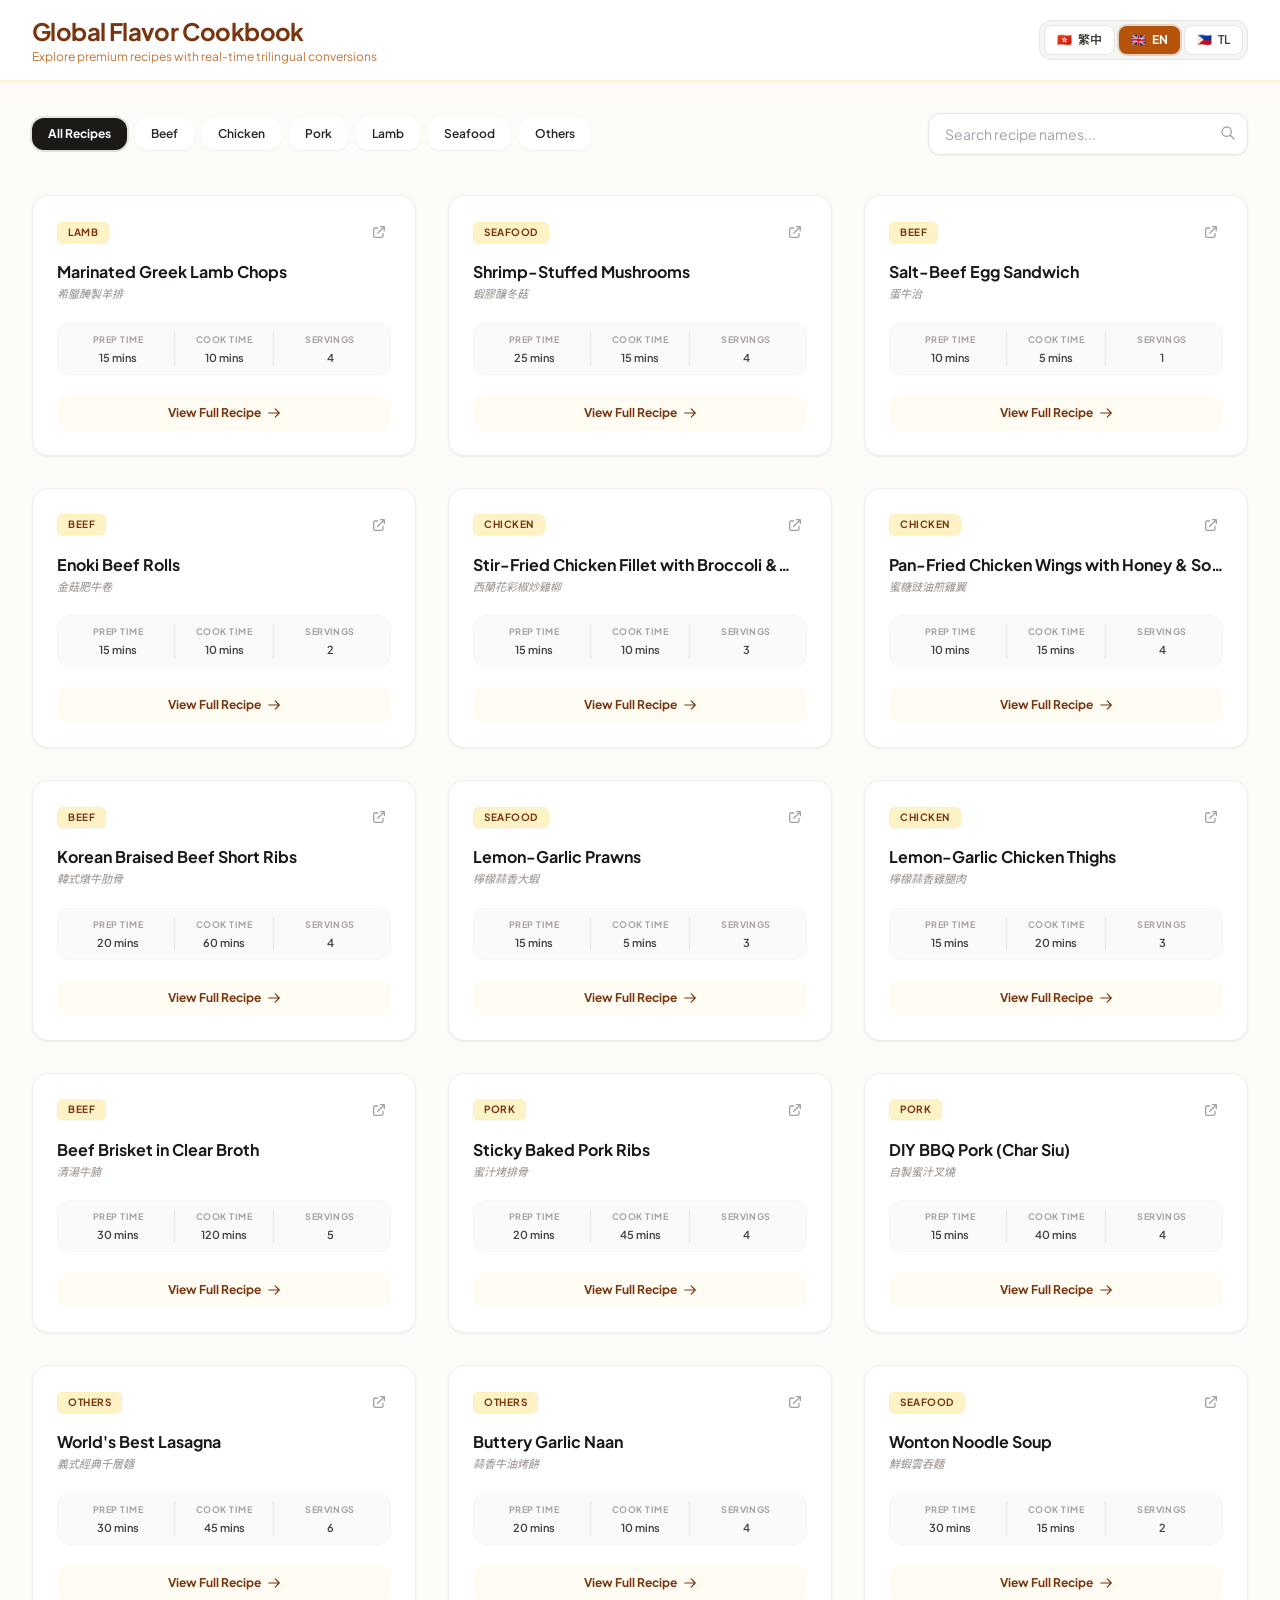
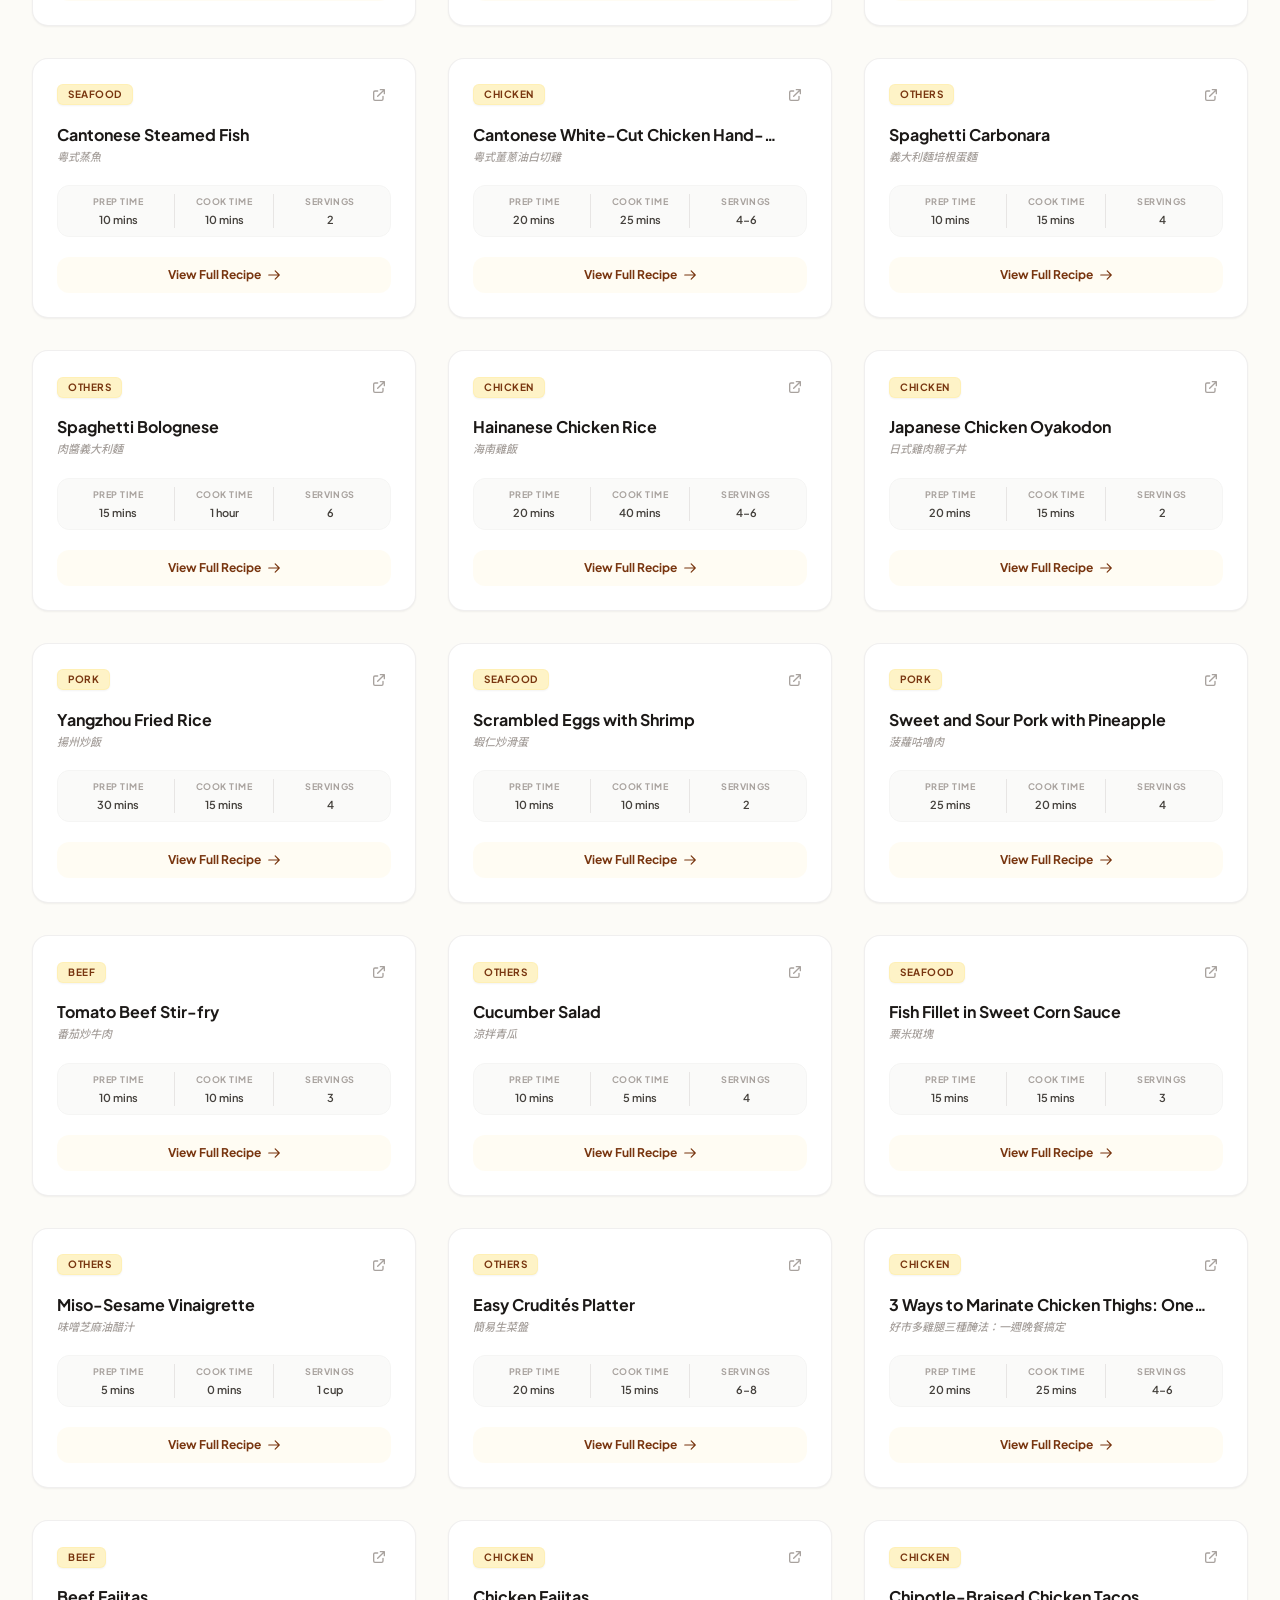
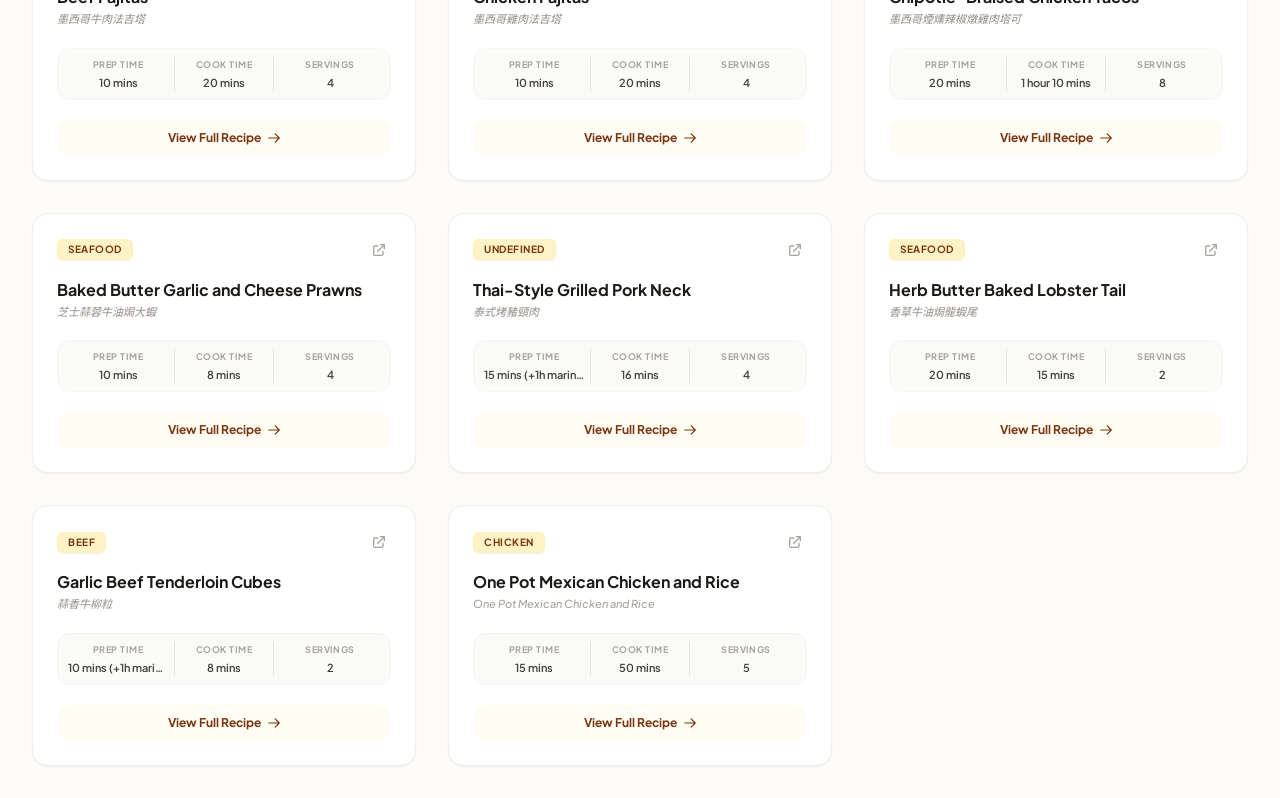
==== commit cb1425e7: "Add recipe 38: One Pot Mexican Chicken and Rice" ====
--- a/index.html
+++ b/index.html
@@ -916,30 +916,29 @@
             en: ['Thaw beef cubes, pat dry, marinate in marinade for 1 hour.', 'Heat oil, add beef cubes and sear over high heat until half-cooked; add garlic slices and continue cooking.', 'When beef is cooked through, add black pepper and toss to combine.', '(TIP: Stir garlic constantly to prevent burning. Once beef is done, remove beef first and continue frying garlic until golden.)'],
             tl: ['Palamigin ang beef cubes, tuyuin, marinade sa marinade nang 1 oras.', 'Painitin ang mantika, ilagay ang beef cubes at prituin sa malakas na apoy hanggang half-cooked; idagdag ang bawang at ipagpatuloy ang pagluluto.', 'Kapag maluto na ang beef, idagdag ang paminta at aduin nang husto.', '(TIP: Aduin lagi ang bawang para hindi masunog. Kapag maluto na ang beef, alisin muna ang beef at ipagpatuloy ang prito sa bawang hanggang golden brown.)']
         }
-    },
-    {
-        id: 38,
-        category: 'pork',
-        url: 'https://www.hk01.com/article/60396313',
-        time: { prep: '15 mins (+30 min marinate)', cook: '5 mins', servings: '3' },
-        title: {
-            zh: '椒鹽豬扒',
-            en: 'Salt and Pepper Pork Chops',
-            tl: 'Pritong Baboy na may Asin at Paminta'
-        },
-        ingredients: {
-            zh: ['脢頭肉扒 3塊', '蒜蓉 4湯匙', '蔥花 1湯匙', '醃料：', '生抽 1湯匙', '胡椒粉 1/2茶匙', '生粉 1湯匙', '鹽 1/2茶匙', '油 1湯匙', '梳打粉 1/5茶匙', '雞粉 1/2茶匙', '糖 1/2茶匙', '水 3湯匙', '椒鹽料：', '豆瓣醬 1/2茶匙', '米酒 1湯匙', '蒜蓉 1湯匙', '五香粉 1/2茶匙'],
-            en: ['3 pork shoulder chops (pork collar)', '4 tbsp minced garlic', '1 tbsp chopped scallions', 'Marinade:', '1 tbsp soy sauce', '1/2 tsp white pepper', '1 tbsp cornstarch', '1/2 tsp salt', '1 tbsp oil', '1/5 tsp baking soda', '1/2 tsp chicken powder', '1/2 tsp sugar', '3 tbsp water', 'Salt & Pepper Mix:', '1/2 tsp chili bean paste (doubanjiang)', '1 tbsp rice wine', '1 tbsp minced garlic', '1/2 tsp five spice powder'],
-            tl: ['3 pirasong pork shoulder chops (pork collar)', '4 kutsarang bawang (tinadtad)', '1 kutsarang tinadtad na dahon ng sibuyas', 'Marinade:', '1 kutsarang toyo', '1/2 kutsaritang paminta', '1 kutsarang cornstarch', '1/2 kutsaritang asin', '1 kutsarang mantika', '1/5 kutsaritang baking soda', '1/2 kutsaritang chicken powder', '1/2 kutsaritang asukal', '3 kutsarang tubig', 'Asin at Paminta Mix:', '1/2 kutsaritang chili bean paste (doubanjiang)', '1 kutsarang rice wine', '1 kutsarang bawang (tinadtad)', '1/2 kutsaritang five spice powder']
-        },
-        instructions: {
-            zh: ['豬扒洗淨及印乾水分，以肉錘或刀背揼鬆至原來的1.5-2倍大。', '加入醃料略拌勻，再加油拌勻，醃30分鐘。', '中火燒熱油鍋，加入豬扒以半煎炸形式炸5分鐘或至金黃色，取出。', '原鑊加入4湯匙蒜蓉，以中火炸成金蒜，取出備用。', '原鑊加入豆瓣醬及1湯匙蒜蓉，以中火爆香，灒米酒。', '豬扒回鍋，加入蔥花及金蒜略炒，即成。'],
-            en: ['Wash pork chops and pat dry. Tenderize with meat mallet or knife back until 1.5-2x original size.', 'Add marinade and mix well. Add oil, mix again. Marinate for 30 minutes.', 'Heat oil over medium heat. Pan-fry/deep-fry pork chops for 5 minutes or until golden brown. Remove and set aside.', 'In the same pan, add 4 tbsp minced garlic and fry over medium heat until golden. Remove and set aside.', 'In the same pan, add chili bean paste and 1 tbsp minced garlic. Stir-fry over medium heat, then drizzle in rice wine.', 'Return pork chops to the pan. Add scallions and fried garlic. Stir-fry briefly. Serve.'],
-            tl: ['Hugasan ang pork chops at tuyuing maigi. Paluin gamit ang meat mallet o likod ng kutsilyo hanggang 1.5-2x ang laki.', 'Idagdag ang marinade at haluing mabuti. Idagdag ang mantika, haluin muli. I-marinade ng 30 minuto.', 'Painitin ang mantika sa katamtamang apoy. Iprito ang pork chops ng 5 minuto o hanggang golden brown. Alisin at itabi.', 'Sa parehong kawali, magdagdag ng 4 kutsarang bawang at iprito sa katamtamang apoy hanggang ginintuan. Alisin at itabi.', 'Sa parehong kawali, idagdag ang chili bean paste at 1 kutsarang bawang. Igisa sa katamtamang apoy, pagkatapos ay lagyan ng rice wine.', 'Ibato ang pork chops pabalik sa kawali. Idagdag ang dahon ng sibuyas at pinritong bawang. Igisa saglit. Ihain.']
-        }
-    }
-
-];
+                },
+            {
+                id: 38,
+                category: 'chicken',
+                url: 'https://www.recipetineats.com/one-pot-mexican-chicken-rice/',
+                time: { prep: '15 mins', cook: '50 mins', servings: '5' },
+                title: {
+                    zh: "One Pot Mexican Chicken and Rice",
+                    en: "One Pot Mexican Chicken and Rice",
+                    tl: "One Pot Mexican Chicken and Rice"
+                },
+                ingredients: {
+                    zh: ["2 tsp garlic powder ((or 2 garlic cloves, minced))", "2 tsp paprika", "2 tsp cumin powder", "1 3/4 tsp salt", "1/2 tsp cayenne pepper ((Note 1), optional)", "Black pepper", "5  chicken thighs, bone-in, skin on ( (Notes 2 and 3))", "2 tbsp olive oil", "1 tbsp lime juice", "1  small onion (, peeled and diced (or 1/2 large))", "1  garlic clove (, minced)", "1  red capsicum ((bell pepper), diced or sliced)", "1 cup long grain rice (, uncooked (Note 4))", "1 cup chicken stock/broth (, low sodium (or vegetable stock))", "3/4 cup tomato passata ((US: tomato puree) (Note 5))", "1 cup frozen corn kernels ((or canned - drained))", "1 can (400g/16oz)  black beans (, drained and rinsed (sub red kidney beans))", "1  lime (, plus extra to serve)", "Coriander/cilantro", "Sliced jalapeño peppers ((optional))"],
+                    en: ["2 tsp garlic powder ((or 2 garlic cloves, minced))", "2 tsp paprika", "2 tsp cumin powder", "1 3/4 tsp salt", "1/2 tsp cayenne pepper ((Note 1), optional)", "Black pepper", "5  chicken thighs, bone-in, skin on ( (Notes 2 and 3))", "2 tbsp olive oil", "1 tbsp lime juice", "1  small onion (, peeled and diced (or 1/2 large))", "1  garlic clove (, minced)", "1  red capsicum ((bell pepper), diced or sliced)", "1 cup long grain rice (, uncooked (Note 4))", "1 cup chicken stock/broth (, low sodium (or vegetable stock))", "3/4 cup tomato passata ((US: tomato puree) (Note 5))", "1 cup frozen corn kernels ((or canned - drained))", "1 can (400g/16oz)  black beans (, drained and rinsed (sub red kidney beans))", "1  lime (, plus extra to serve)", "Coriander/cilantro", "Sliced jalapeño peppers ((optional))"],
+                    tl: ["2 tsp garlic powder ((or 2 garlic cloves, minced))", "2 tsp paprika", "2 tsp cumin powder", "1 3/4 tsp salt", "1/2 tsp cayenne pepper ((Note 1), optional)", "Black pepper", "5  chicken thighs, bone-in, skin on ( (Notes 2 and 3))", "2 tbsp olive oil", "1 tbsp lime juice", "1  small onion (, peeled and diced (or 1/2 large))", "1  garlic clove (, minced)", "1  red capsicum ((bell pepper), diced or sliced)", "1 cup long grain rice (, uncooked (Note 4))", "1 cup chicken stock/broth (, low sodium (or vegetable stock))", "3/4 cup tomato passata ((US: tomato puree) (Note 5))", "1 cup frozen corn kernels ((or canned - drained))", "1 can (400g/16oz)  black beans (, drained and rinsed (sub red kidney beans))", "1  lime (, plus extra to serve)", "Coriander/cilantro", "Sliced jalapeño peppers ((optional))"]
+                },
+                instructions: {
+                    zh: ["Preheat oven to 180°C/350°F (160° fan).", "Mexican spice mix - Mix the ingredients in a small bowl.", "Rub Chicken - Place 1 1/2 tablespoons of the Mexican Spice Mix in a large bowl (reserve rest for rice) with 1 tablespoon olive oil and lime juice. Mix to form a paste then add the chicken and toss to coat the chicken.", "Marinate (optional) - Marinate chicken for 1 hour, or even overnight, if you have the time. Otherwise, it&#39;s fine to proceed with the recipe!", "Sear chicken - Using a large deep skillet preferably with a lid (Note 6), heat the remaining 1 tbsp olive oil over medium high heat. Sear the skin side of the chicken for 4 minutes until light golden, then sear the flesh side for 1 1/2 minutes (will still be raw inside). Remove onto a plate.", "Sauté aromatics - If you&#39;ve got a lot of burnt spices on the base, scrape off and discard some of it. Then in the same skillet, still over medium high heat, add the onion, garlic and capsicum (bell peppers). Sauté for 3 minutes until the onion softens.", "Rice &amp; liquid - Add the rice and stir. Add chicken stock, tomato passata, corn, beans and remaining Mexican Spice Mix. Stir to combine.", "Top with chicken - Place chicken on top of the rice, skin side up. It will be partially submerged but most of the skin should be above the liquid.", "Bake covered 25 min - Bring to simmer, then cover skillet with a lid or foil and place in the oven for 25 minutes.", "Bake uncovered 15 min - Remove the lid/foil and bake for a further 15 minutes until only small puddles of liquid remain on the surface of the rice.", "Rest 10 minutes - Remove from the oven and allow to rest for 10 minutes (uncovered). Any remaining liquid will evaporate in this step.", "Serve - Squeeze the juice of 1 lime over the chicken and rice. Remove chicken or push to the side then fluff the rice. Serve, garnished with coriander/cilantro leaves, extra lime wedges and sliced jalapeños, if desired. Sour cream also goes well with this, or a dollop of guacamole or avocado sauce!"],
+                    en: ["Preheat oven to 180°C/350°F (160° fan).", "Mexican spice mix - Mix the ingredients in a small bowl.", "Rub Chicken - Place 1 1/2 tablespoons of the Mexican Spice Mix in a large bowl (reserve rest for rice) with 1 tablespoon olive oil and lime juice. Mix to form a paste then add the chicken and toss to coat the chicken.", "Marinate (optional) - Marinate chicken for 1 hour, or even overnight, if you have the time. Otherwise, it&#39;s fine to proceed with the recipe!", "Sear chicken - Using a large deep skillet preferably with a lid (Note 6), heat the remaining 1 tbsp olive oil over medium high heat. Sear the skin side of the chicken for 4 minutes until light golden, then sear the flesh side for 1 1/2 minutes (will still be raw inside). Remove onto a plate.", "Sauté aromatics - If you&#39;ve got a lot of burnt spices on the base, scrape off and discard some of it. Then in the same skillet, still over medium high heat, add the onion, garlic and capsicum (bell peppers). Sauté for 3 minutes until the onion softens.", "Rice &amp; liquid - Add the rice and stir. Add chicken stock, tomato passata, corn, beans and remaining Mexican Spice Mix. Stir to combine.", "Top with chicken - Place chicken on top of the rice, skin side up. It will be partially submerged but most of the skin should be above the liquid.", "Bake covered 25 min - Bring to simmer, then cover skillet with a lid or foil and place in the oven for 25 minutes.", "Bake uncovered 15 min - Remove the lid/foil and bake for a further 15 minutes until only small puddles of liquid remain on the surface of the rice.", "Rest 10 minutes - Remove from the oven and allow to rest for 10 minutes (uncovered). Any remaining liquid will evaporate in this step.", "Serve - Squeeze the juice of 1 lime over the chicken and rice. Remove chicken or push to the side then fluff the rice. Serve, garnished with coriander/cilantro leaves, extra lime wedges and sliced jalapeños, if desired. Sour cream also goes well with this, or a dollop of guacamole or avocado sauce!"],
+                    tl: ["Preheat oven to 180°C/350°F (160° fan).", "Mexican spice mix - Mix the ingredients in a small bowl.", "Rub Chicken - Place 1 1/2 tablespoons of the Mexican Spice Mix in a large bowl (reserve rest for rice) with 1 tablespoon olive oil and lime juice. Mix to form a paste then add the chicken and toss to coat the chicken.", "Marinate (optional) - Marinate chicken for 1 hour, or even overnight, if you have the time. Otherwise, it&#39;s fine to proceed with the recipe!", "Sear chicken - Using a large deep skillet preferably with a lid (Note 6), heat the remaining 1 tbsp olive oil over medium high heat. Sear the skin side of the chicken for 4 minutes until light golden, then sear the flesh side for 1 1/2 minutes (will still be raw inside). Remove onto a plate.", "Sauté aromatics - If you&#39;ve got a lot of burnt spices on the base, scrape off and discard some of it. Then in the same skillet, still over medium high heat, add the onion, garlic and capsicum (bell peppers). Sauté for 3 minutes until the onion softens.", "Rice &amp; liquid - Add the rice and stir. Add chicken stock, tomato passata, corn, beans and remaining Mexican Spice Mix. Stir to combine.", "Top with chicken - Place chicken on top of the rice, skin side up. It will be partially submerged but most of the skin should be above the liquid.", "Bake covered 25 min - Bring to simmer, then cover skillet with a lid or foil and place in the oven for 25 minutes.", "Bake uncovered 15 min - Remove the lid/foil and bake for a further 15 minutes until only small puddles of liquid remain on the surface of the rice.", "Rest 10 minutes - Remove from the oven and allow to rest for 10 minutes (uncovered). Any remaining liquid will evaporate in this step.", "Serve - Squeeze the juice of 1 lime over the chicken and rice. Remove chicken or push to the side then fluff the rice. Serve, garnished with coriander/cilantro leaves, extra lime wedges and sliced jalapeños, if desired. Sour cream also goes well with this, or a dollop of guacamole or avocado sauce!"]
+                }
+            }
+        ];
 
 // =========================================================================
         // ENGINE EXECUTION RUNTIMES
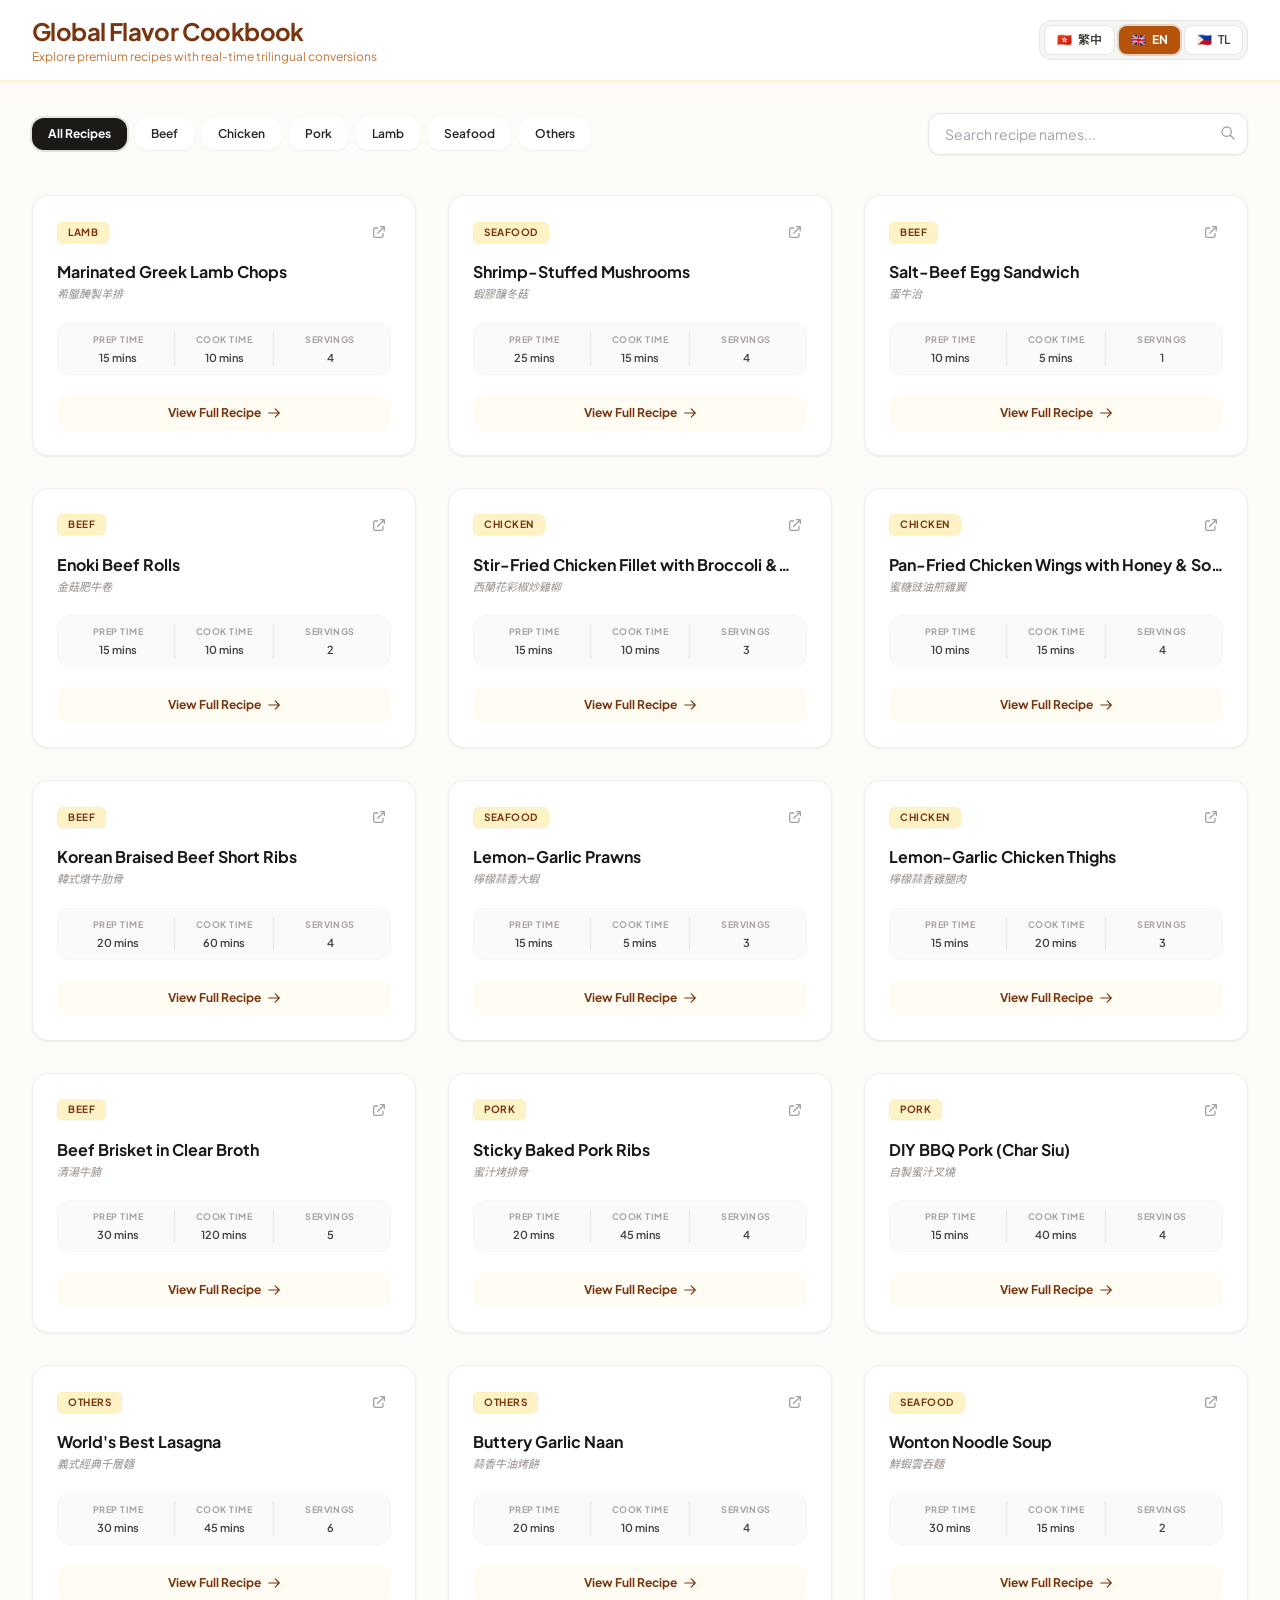
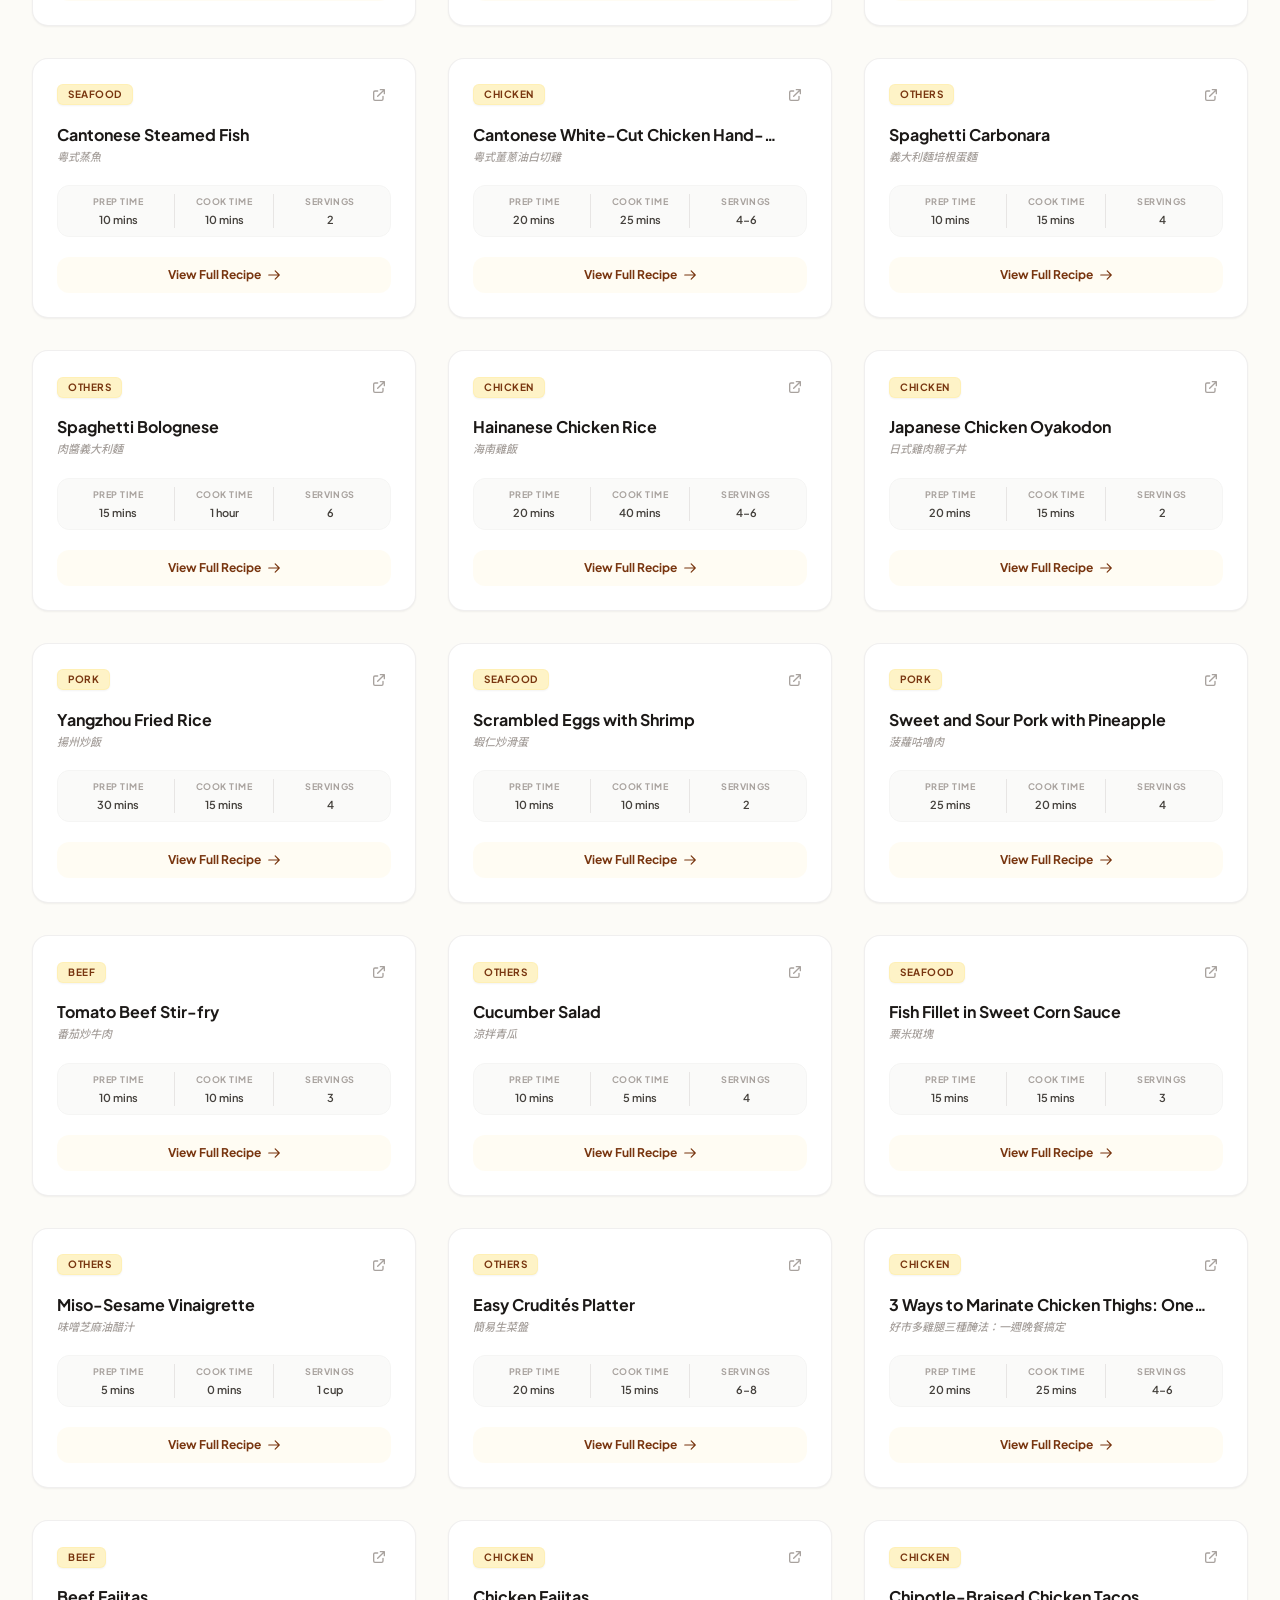
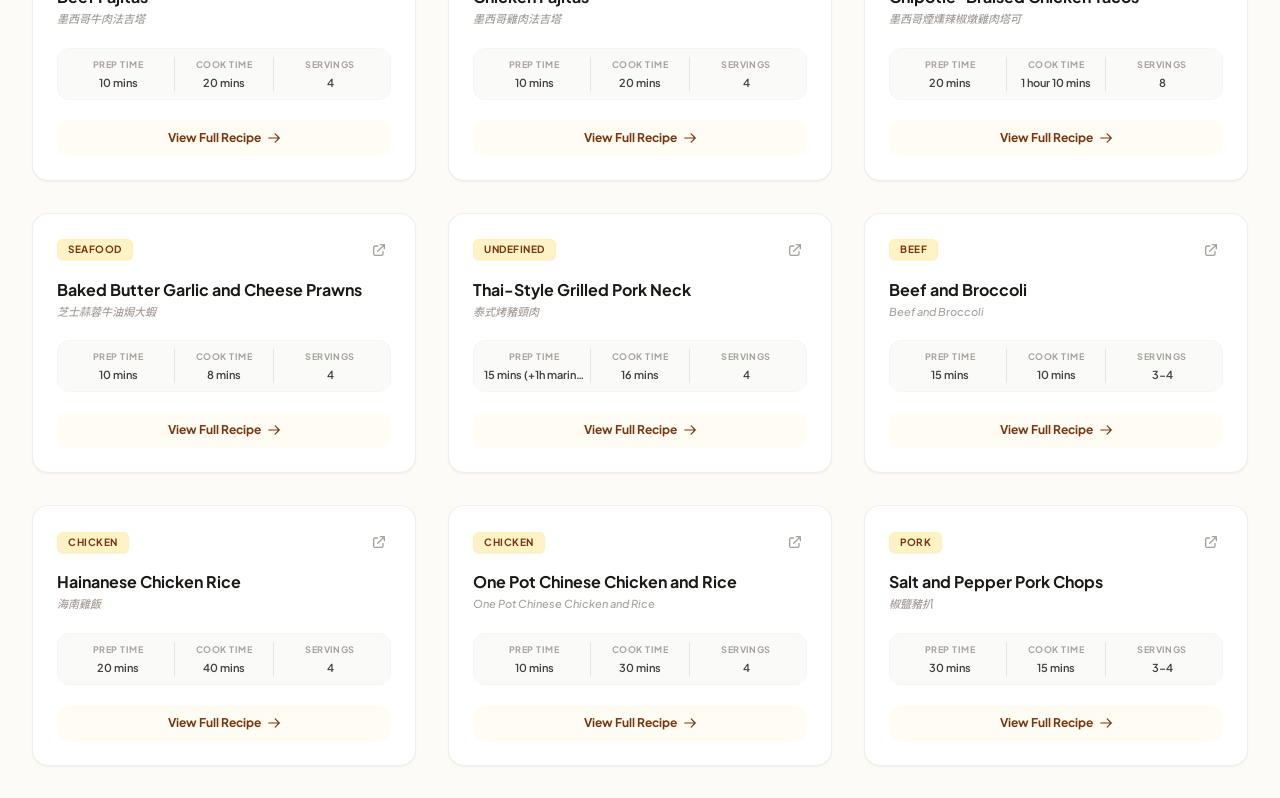
==== commit 770cd197: "Restructure: recipe site at root, dashboard in /list/ + add 椒鹽豬扒 (ID 39) - Move dashboard files (dai" ====
--- a/index.html
+++ b/index.html
@@ -882,65 +882,95 @@
             en: ['Melt coconut sugar with a little water over low heat; mix in remaining marinade ingredients.', 'Pierce pork neck all over with a fork to prevent curling during roasting.', 'Marinate pork neck for at least 1 hour.', 'Combine all sauce ingredients and set aside.', 'Preheat oven to 200°C. Place pork on wire rack, brush with oil, roast 8 minutes.', 'Flip, brush with oil again, roast another 8 minutes until cooked and slightly charred.', 'Rest, slice diagonally into thin pieces, serve with dipping sauce.'],
             tl: ['Tunawin ang coconut sugar kaunti tubig sa mababang apoy; ihalo ang iba pang marinade.', 'Tusukin ang liempo ng tinidor sa ibat ibang parte para hindi kumupas pag naka-grill.', 'Marinade ang liempo nang hindi bababa sa 1 oras.', 'Haluin ang lahat ng sangkap ng sawsawan at itabi.', 'Painitin ang oven sa 200°C. Ilagay ang liempo sa wire rack, basbasan ng mantika, ihaw 8 minuto.', 'Baliktarin, basbasan muli ng mantika, ihaw pa 8 minuto hanggang maluto at kaunti nang sunog.', 'Palamigin, hiwain nang diagonal na manipis, kainin kasama sawsawan.']
         }
-    },
-    {
-        id: 36,
-        category: 'seafood',
-        url: 'https://www.taifungfood.com/blog/posts/lobster-tail',
-        time: { prep: '20 mins', cook: '15 mins', servings: '2' },
-        title: { zh: '香草牛油焗龍蝦尾', en: 'Herb Butter Baked Lobster Tail', tl: 'Herb Butter Baked Lobster Tail (Nilagang Lobster Tail sa Herb Butter)' },
-        ingredients: {
-            zh: ['急凍龍蝦尾 2個', '牛油(放軟) 30克', '橄欖油 1湯匙', '雜香草 少許', '鹽 少許', '胡椒粉 少許'],
-            en: ['2 frozen lobster tails', '30g butter (softened)', '1 tbsp olive oil', 'Mixed herbs (to taste)', 'Salt (to taste)', 'Black pepper (to taste)'],
-            tl: ['2 na naka-frozen na lobster tail', '30g mantikilya (malambot)', '1 kutsarang olive oil', 'Mixed herbs (ayon sa lasa)', 'Asin (ayon sa lasa)', 'Paminta (ayon sa lasa)']
-        },
-        instructions: {
-            zh: ['龍蝦尾預早一天由冰箱放入肉格解凍；備用。', '將龍蝦尾沖水，抹乾水份。', '用剪刀沿殼邊剪開，再用剪刀 / 小刀在龍蝦肉中間位置劃一刀。', '灑上少許鹽及胡椒粉，醃一會。', '平底鍋加入牛油及橄欖油煮溶，將龍蝦尾兩邊略煎(殼呈橙色)。', '將龍蝦尾放到焗盤上，稍涼後，將1/2軟身牛油塗抹在龍蝦肉上。', '其餘1/2軟身牛油放入龍蝦肉中(即劃開部份)。', '灑上雜香草，最後加入少許橄欖油。', '放入預熱焗爐以200度焗約10-15分鐘至熟，即成。'],
-            en: ['Thaw lobster tails in fridge overnight; set aside.', 'Rinse lobster tails and pat dry.', 'Cut along shell with scissors; slice lobster meat down the center.', 'Season with salt and pepper; marinate briefly.', 'Melt butter and olive oil in pan; sear lobster tails both sides until shells turn orange.', 'Place lobster tails on baking tray; let cool slightly, brush half the butter on meat.', 'Place remaining butter inside the cut of the lobster meat.', 'Sprinkle mixed herbs and drizzle with olive oil.', 'Bake in preheated oven at 200°C for 10–15 minutes until cooked through.'],
-            tl: ['Palamigin ang lobster tails sa fridge overnight; itabi.', 'Hugasan ang lobster tails at tuyuin.', 'Gupitin sa gilid ng shell gamit gunting; hiwain ang gitna ng lobster meat.', 'Budburan ng asin at paminta; marinade sandali.', 'Tunawin ang mantikilya at olive oil sa kawali; prituin ang lobster tails parehong gilid hanggang orange ang shell.', 'Ilagay ang lobster tails sa baking tray; palamigin kaunti, basbasan ng kalahating mantikilya ang laman.', 'Ang natirang kalahating mantikilya, ilagay sa gitna ng hiwang lobster meat.', 'Budburan ng mixed herbs at buhusan ng olive oil.', 'Ibake sa preheated oven na 200°C sa loob ng 10–15 minuto hanggang maluto nang husto.']
-        }
-    },
-    {
-        id: 37,
-        category: 'beef',
-        url: 'https://www.taifungfood.com/blog/posts/beef-tenderloin',
-        time: { prep: '10 mins (+1h marinate)', cook: '8 mins', servings: '2' },
-        title: { zh: '蒜香牛柳粒', en: 'Garlic Beef Tenderloin Cubes', tl: 'Garlic Beef Tenderloin Cubes (Bistek na Beef Tenderloin sa Bawang)' },
-        ingredients: {
-            zh: ['牛柳粒 半磅', '蒜頭(切片) 6粒', '黑椒 適量', '醃料：', '豉油 1.5湯匙', '糖 0.5湯匙', '油 1湯匙'],
-            en: ['0.5 lb beef tenderloin cubes', '6 cloves garlic (sliced)', 'Black pepper (to taste)', 'Marinade:', '1.5 tbsp soy sauce', '0.5 tbsp sugar', '1 tbsp oil'],
-            tl: ['0.5 lb beef tenderloin cubes', '6 pirasong bawang (hinipain)', 'Paminta (ayon sa lasa)', 'Marinade:', '1.5 kutsarang toyo', '0.5 kutsarang asukal', '1 kutsarang mantika']
-        },
-        instructions: {
-            zh: ['牛柳粒解凍後，抹乾水份後以醃料醃1小時。', '燒熱油，倒入牛柳粒大火煎至半熟時，倒入蒜片同煎。', '待牛柳粒煎熟後，加入適量黑椒炒勻即可。', '(TIPS: 蒜片要不斷攪拌，否則很快變燶。當牛柳粒已熟時可先盛起，留下蒜片慢慢煎至金黃。)'],
-            en: ['Thaw beef cubes, pat dry, marinate in marinade for 1 hour.', 'Heat oil, add beef cubes and sear over high heat until half-cooked; add garlic slices and continue cooking.', 'When beef is cooked through, add black pepper and toss to combine.', '(TIP: Stir garlic constantly to prevent burning. Once beef is done, remove beef first and continue frying garlic until golden.)'],
-            tl: ['Palamigin ang beef cubes, tuyuin, marinade sa marinade nang 1 oras.', 'Painitin ang mantika, ilagay ang beef cubes at prituin sa malakas na apoy hanggang half-cooked; idagdag ang bawang at ipagpatuloy ang pagluluto.', 'Kapag maluto na ang beef, idagdag ang paminta at aduin nang husto.', '(TIP: Aduin lagi ang bawang para hindi masunog. Kapag maluto na ang beef, alisin muna ang beef at ipagpatuloy ang prito sa bawang hanggang golden brown.)']
-        }
-                },
-            {
+    }
+
+,    {
+                id: 36,
+                category: 'beef',
+                url: 'https://www.recipetineats.com/beef-and-broccoli/',
+                time: { prep: '15 mins', cook: '10 mins', servings: '3-4' },
+                title: {
+                    zh: "Beef and Broccoli",
+                    en: "Beef and Broccoli",
+                    tl: "Beef and Broccoli"
+                },
+                ingredients: {
+                    zh: ["350g / 12oz beef flank steak or sirloin, cut into 2mm thin slices against the grain", "250公克/8盎司西蘭花，切成小朵", "2 湯匙 油（蔬菜油、菜籽油、花生油）", "3 瓣大蒜，切碎", "1 茶匙 生薑，磨碎", "2 大匙 水"],
+                    en: ["350g / 12oz beef flank steak or sirloin, cut into 2mm thin slices against the grain", "250g / 8oz broccoli, cut into small florets", "2 tbsp oil (vegetable, canola, peanut)", "3 cloves garlic, minced", "1 tsp ginger, grated", "2 tbsp water"],
+                    tl: ["350g / 12oz beef flank steak or sirloin, cut into 2mm thin slices against the grain", "250g / 8oz broccoli, cut into small florets", "2 tbsp oil (vegetable, canola, peanut)", "3 cloves ng bawang, tinadtad", "1 tsp luya, gadgad", "2 kutsarang tubig"]
+                },
+                instructions: {
+                    zh: ["將醃料配料放入碗中。加入牛肉，翻面。醃製 15 分鐘（或最多 24 小時）。", "Combine the Sauce ingredients in a small bowl.", "Bring a pot of water to boil. Add broccoli and blanch for 1 minute. Drain.", "Heat 1 tbsp oil in a large skillet/wok over high heat. Add beef in a single layer - cook 1 minute without touching, then stir fry 1 minute until browned. Remove.", "加熱剩餘的 1 湯匙油。加入大蒜和薑，炒10秒。加入醬汁和水，煮30秒至濃稠。", "再加入牛肉和青花菜。攪拌 1 分鐘，直至裹上牛肉和西蘭花並加熱透。立即與米飯一起食用。"],
+                    en: ["Combine the Marinade ingredients in a bowl. Add the beef, turn to coat. Marinate 15 minutes (or up to 24 hours).", "Combine the Sauce ingredients in a small bowl.", "Bring a pot of water to boil. Add broccoli and blanch for 1 minute. Drain.", "Heat 1 tbsp oil in a large skillet/wok over high heat. Add beef in a single layer - cook 1 minute without touching, then stir fry 1 minute until browned. Remove.", "Heat remaining 1 tbsp oil. Add garlic and ginger, stir fry 10 seconds. Add Sauce and water, simmer 30 seconds until thickened.", "Add beef and broccoli back in. Toss 1 minute until coated and heated through. Serve immediately with rice."],
+                    tl: ["Combine the Marinade ingredients in a bowl. Add the beef, turn to coat. Marinate 15 minutes (or up to 24 hours).", "Combine the Sauce ingredients in a small bowl.", "Magdala ng isang palayok ng tubig upang pakuluan. Magdagdag ng broccoli at blanch sa loob ng 1 minuto. Alisan ng tubig.", "Mag-init ng 1 kutsarang mantika sa isang malaking kawali/wok sa sobrang init. Magdagdag ng karne ng baka sa isang layer - magluto ng 1 minuto nang hindi hinahawakan, pagkatapos ay iprito ng 1 minuto hanggang sa browned. Alisin.", "Heat remaining 1 tbsp oil. Add garlic and ginger, stir fry 10 seconds. Add Sauce and water, simmer 30 seconds until thickened.", "Add beef and broccoli back in. Toss 1 minute until coated and heated through. Serve immediately with rice."]
+                }
+            },
+        {
+                id: 37,
+                category: 'chicken',
+                url: 'https://www.recipetineats.com/hainanese-chicken-rice/',
+                time: { prep: '20 mins', cook: '40 mins', servings: '4' },
+                title: {
+                    zh: "海南雞飯",
+                    en: "Hainanese Chicken Rice",
+                    tl: "Hainanese Chicken Rice"
+                },
+                ingredients: {
+                    zh: ["1 隻雞 (約 1.5公斤)", "3 杯茉莉花米", "5 瓣大蒜", "3 片薑", "2 條蔥", "2 湯匙芝麻油", "3 湯匙雞油/油", "醬油、蠔油、糖、鹽適量", "辣椒醬、薑蓉、黑甜醬油佐餐"],
+                    en: ["1 whole chicken (~1.5kg)", "3 cups jasmine rice", "5 cloves garlic", "3 slices ginger", "2 stalks scallions", "2 tbsp sesame oil", "3 tbsp chicken fat/oil", "Soy sauce, oyster sauce, sugar, salt to taste", "Chili sauce, ginger paste, dark soy for serving"],
+                    tl: ["1 buong manok (~1.5kg)", "3 tasang jasmine rice", "5 butil ng bawang", "3 hiwa ng luya", "2 talong ng sibuyas dahon", "2 kutsarang sesame oil", "3 kutsarang manteka ng manok/oil", "Toyo, oyster sauce, asin, asukal sa lasa", "Sili sauce, luya paste, dark soy para sawsawan"]
+                },
+                instructions: {
+                    zh: ["雞洗淨，腔內塞入薑片、蔥段。大鍋燒開水，放入雞燜煮 25 分鐘，關火悶 15 分鐘。", "撈起雞立即浸冰水 10 分鐘鎖住肉汁，瀝乾刷芝麻油。", "米洗淨瀝乾。鍋熱雞油，爆香蒜蓉、薑蓉，倒入米翻炒勻。", "轉入電飯煲，加入雞湯 (比米 1:1.1)，煮飯模式煮熟。", "雞斬件，淋上醬油、蠔油、糖調味汁。配飯、辣椒醬、薑蓉、黑甜醬油食用。"],
+                    en: ["Clean chicken, stuff cavity with ginger and scallions. Boil water in large pot, poach chicken 25 min, turn off heat and steep 15 min.", "Remove chicken, immediately submerge in ice water 10 min to lock in juices. Drain, brush with sesame oil.", "Rinse and drain rice. Heat chicken fat in pot, sauté minced garlic and ginger until fragrant. Add rice, stir-fry to coat.", "Transfer to rice cooker, add chicken broth (1:1.1 ratio to rice), cook on rice setting.", "Chop chicken, drizzle with soy-oyster-sugar sauce. Serve with rice, chili sauce, ginger paste, dark soy."],
+                    tl: ["Hugasan ang manok, lagyan ng luya at sibuyas dahon ang loob. Magpakulo ng tubig, poach manok 25 min, ipatong ang apoy at pabayaan 15 min.", "Alisin ang manok, isubsa sa yelo 10 min para sa juices. Tuyuin, paghugasan ng sesame oil.", "Hugasan at tuyuin ang kanin. Painitin ang manteka ng manok, gisahin ang bawang at luya. Ilagay ang kanin, gawayin.", "Ilipat sa rice cooker, dagdagan ng chicken broth (1:1.1 ratio sa kanin), lutuin.", "Putol-putulin ang manok, hugasan ng toyo-oyster-asukal sauce. Sabayan ng kanin, sili, luya, dark soy."]
+                }
+            },
+    {
                 id: 38,
                 category: 'chicken',
-                url: 'https://www.recipetineats.com/one-pot-mexican-chicken-rice/',
-                time: { prep: '15 mins', cook: '50 mins', servings: '5' },
+                url: 'https://www.recipetineats.com/one-pot-chinese-chicken-and-rice/',
+                time: { prep: '10 mins', cook: '30 mins', servings: '4' },
                 title: {
-                    zh: "One Pot Mexican Chicken and Rice",
-                    en: "One Pot Mexican Chicken and Rice",
-                    tl: "One Pot Mexican Chicken and Rice"
-                },
-                ingredients: {
-                    zh: ["2 tsp garlic powder ((or 2 garlic cloves, minced))", "2 tsp paprika", "2 tsp cumin powder", "1 3/4 tsp salt", "1/2 tsp cayenne pepper ((Note 1), optional)", "Black pepper", "5  chicken thighs, bone-in, skin on ( (Notes 2 and 3))", "2 tbsp olive oil", "1 tbsp lime juice", "1  small onion (, peeled and diced (or 1/2 large))", "1  garlic clove (, minced)", "1  red capsicum ((bell pepper), diced or sliced)", "1 cup long grain rice (, uncooked (Note 4))", "1 cup chicken stock/broth (, low sodium (or vegetable stock))", "3/4 cup tomato passata ((US: tomato puree) (Note 5))", "1 cup frozen corn kernels ((or canned - drained))", "1 can (400g/16oz)  black beans (, drained and rinsed (sub red kidney beans))", "1  lime (, plus extra to serve)", "Coriander/cilantro", "Sliced jalapeño peppers ((optional))"],
-                    en: ["2 tsp garlic powder ((or 2 garlic cloves, minced))", "2 tsp paprika", "2 tsp cumin powder", "1 3/4 tsp salt", "1/2 tsp cayenne pepper ((Note 1), optional)", "Black pepper", "5  chicken thighs, bone-in, skin on ( (Notes 2 and 3))", "2 tbsp olive oil", "1 tbsp lime juice", "1  small onion (, peeled and diced (or 1/2 large))", "1  garlic clove (, minced)", "1  red capsicum ((bell pepper), diced or sliced)", "1 cup long grain rice (, uncooked (Note 4))", "1 cup chicken stock/broth (, low sodium (or vegetable stock))", "3/4 cup tomato passata ((US: tomato puree) (Note 5))", "1 cup frozen corn kernels ((or canned - drained))", "1 can (400g/16oz)  black beans (, drained and rinsed (sub red kidney beans))", "1  lime (, plus extra to serve)", "Coriander/cilantro", "Sliced jalapeño peppers ((optional))"],
-                    tl: ["2 tsp garlic powder ((or 2 garlic cloves, minced))", "2 tsp paprika", "2 tsp cumin powder", "1 3/4 tsp salt", "1/2 tsp cayenne pepper ((Note 1), optional)", "Black pepper", "5  chicken thighs, bone-in, skin on ( (Notes 2 and 3))", "2 tbsp olive oil", "1 tbsp lime juice", "1  small onion (, peeled and diced (or 1/2 large))", "1  garlic clove (, minced)", "1  red capsicum ((bell pepper), diced or sliced)", "1 cup long grain rice (, uncooked (Note 4))", "1 cup chicken stock/broth (, low sodium (or vegetable stock))", "3/4 cup tomato passata ((US: tomato puree) (Note 5))", "1 cup frozen corn kernels ((or canned - drained))", "1 can (400g/16oz)  black beans (, drained and rinsed (sub red kidney beans))", "1  lime (, plus extra to serve)", "Coriander/cilantro", "Sliced jalapeño peppers ((optional))"]
-                },
-                instructions: {
-                    zh: ["Preheat oven to 180°C/350°F (160° fan).", "Mexican spice mix - Mix the ingredients in a small bowl.", "Rub Chicken - Place 1 1/2 tablespoons of the Mexican Spice Mix in a large bowl (reserve rest for rice) with 1 tablespoon olive oil and lime juice. Mix to form a paste then add the chicken and toss to coat the chicken.", "Marinate (optional) - Marinate chicken for 1 hour, or even overnight, if you have the time. Otherwise, it&#39;s fine to proceed with the recipe!", "Sear chicken - Using a large deep skillet preferably with a lid (Note 6), heat the remaining 1 tbsp olive oil over medium high heat. Sear the skin side of the chicken for 4 minutes until light golden, then sear the flesh side for 1 1/2 minutes (will still be raw inside). Remove onto a plate.", "Sauté aromatics - If you&#39;ve got a lot of burnt spices on the base, scrape off and discard some of it. Then in the same skillet, still over medium high heat, add the onion, garlic and capsicum (bell peppers). Sauté for 3 minutes until the onion softens.", "Rice &amp; liquid - Add the rice and stir. Add chicken stock, tomato passata, corn, beans and remaining Mexican Spice Mix. Stir to combine.", "Top with chicken - Place chicken on top of the rice, skin side up. It will be partially submerged but most of the skin should be above the liquid.", "Bake covered 25 min - Bring to simmer, then cover skillet with a lid or foil and place in the oven for 25 minutes.", "Bake uncovered 15 min - Remove the lid/foil and bake for a further 15 minutes until only small puddles of liquid remain on the surface of the rice.", "Rest 10 minutes - Remove from the oven and allow to rest for 10 minutes (uncovered). Any remaining liquid will evaporate in this step.", "Serve - Squeeze the juice of 1 lime over the chicken and rice. Remove chicken or push to the side then fluff the rice. Serve, garnished with coriander/cilantro leaves, extra lime wedges and sliced jalapeños, if desired. Sour cream also goes well with this, or a dollop of guacamole or avocado sauce!"],
-                    en: ["Preheat oven to 180°C/350°F (160° fan).", "Mexican spice mix - Mix the ingredients in a small bowl.", "Rub Chicken - Place 1 1/2 tablespoons of the Mexican Spice Mix in a large bowl (reserve rest for rice) with 1 tablespoon olive oil and lime juice. Mix to form a paste then add the chicken and toss to coat the chicken.", "Marinate (optional) - Marinate chicken for 1 hour, or even overnight, if you have the time. Otherwise, it&#39;s fine to proceed with the recipe!", "Sear chicken - Using a large deep skillet preferably with a lid (Note 6), heat the remaining 1 tbsp olive oil over medium high heat. Sear the skin side of the chicken for 4 minutes until light golden, then sear the flesh side for 1 1/2 minutes (will still be raw inside). Remove onto a plate.", "Sauté aromatics - If you&#39;ve got a lot of burnt spices on the base, scrape off and discard some of it. Then in the same skillet, still over medium high heat, add the onion, garlic and capsicum (bell peppers). Sauté for 3 minutes until the onion softens.", "Rice &amp; liquid - Add the rice and stir. Add chicken stock, tomato passata, corn, beans and remaining Mexican Spice Mix. Stir to combine.", "Top with chicken - Place chicken on top of the rice, skin side up. It will be partially submerged but most of the skin should be above the liquid.", "Bake covered 25 min - Bring to simmer, then cover skillet with a lid or foil and place in the oven for 25 minutes.", "Bake uncovered 15 min - Remove the lid/foil and bake for a further 15 minutes until only small puddles of liquid remain on the surface of the rice.", "Rest 10 minutes - Remove from the oven and allow to rest for 10 minutes (uncovered). Any remaining liquid will evaporate in this step.", "Serve - Squeeze the juice of 1 lime over the chicken and rice. Remove chicken or push to the side then fluff the rice. Serve, garnished with coriander/cilantro leaves, extra lime wedges and sliced jalapeños, if desired. Sour cream also goes well with this, or a dollop of guacamole or avocado sauce!"],
-                    tl: ["Preheat oven to 180°C/350°F (160° fan).", "Mexican spice mix - Mix the ingredients in a small bowl.", "Rub Chicken - Place 1 1/2 tablespoons of the Mexican Spice Mix in a large bowl (reserve rest for rice) with 1 tablespoon olive oil and lime juice. Mix to form a paste then add the chicken and toss to coat the chicken.", "Marinate (optional) - Marinate chicken for 1 hour, or even overnight, if you have the time. Otherwise, it&#39;s fine to proceed with the recipe!", "Sear chicken - Using a large deep skillet preferably with a lid (Note 6), heat the remaining 1 tbsp olive oil over medium high heat. Sear the skin side of the chicken for 4 minutes until light golden, then sear the flesh side for 1 1/2 minutes (will still be raw inside). Remove onto a plate.", "Sauté aromatics - If you&#39;ve got a lot of burnt spices on the base, scrape off and discard some of it. Then in the same skillet, still over medium high heat, add the onion, garlic and capsicum (bell peppers). Sauté for 3 minutes until the onion softens.", "Rice &amp; liquid - Add the rice and stir. Add chicken stock, tomato passata, corn, beans and remaining Mexican Spice Mix. Stir to combine.", "Top with chicken - Place chicken on top of the rice, skin side up. It will be partially submerged but most of the skin should be above the liquid.", "Bake covered 25 min - Bring to simmer, then cover skillet with a lid or foil and place in the oven for 25 minutes.", "Bake uncovered 15 min - Remove the lid/foil and bake for a further 15 minutes until only small puddles of liquid remain on the surface of the rice.", "Rest 10 minutes - Remove from the oven and allow to rest for 10 minutes (uncovered). Any remaining liquid will evaporate in this step.", "Serve - Squeeze the juice of 1 lime over the chicken and rice. Remove chicken or push to the side then fluff the rice. Serve, garnished with coriander/cilantro leaves, extra lime wedges and sliced jalapeños, if desired. Sour cream also goes well with this, or a dollop of guacamole or avocado sauce!"]
-                }
-            }
+                    zh: "One Pot Chinese Chicken and Rice",
+                    en: "One Pot Chinese Chicken and Rice",
+                    tl: "One Pot Chinese Chicken and Rice"
+                },
+                ingredients: {
+                    zh: ["500g / 1lb chicken thigh fillets, skin on, bone in (or boneless)", "2 tbsp oil", "2 cloves garlic, minced", "1 tsp ginger, grated", "1 1/2 cups long grain rice", "2 cups chicken stock", "2 tbsp soy sauce", "1 tsp sesame oil", "2 spring onions, sliced", "200g / 7oz bok choy or Chinese broccoli"],
+                    en: ["500g / 1lb chicken thigh fillets, skin on, bone in (or boneless)", "2 tbsp oil", "2 cloves garlic, minced", "1 tsp ginger, grated", "1 1/2 cups long grain rice", "2 cups chicken stock", "2 tbsp soy sauce", "1 tsp sesame oil", "2 spring onions, sliced", "200g / 7oz bok choy or Chinese broccoli"],
+                    tl: ["500g / 1lb chicken thigh fillets, skin on, bone in (or boneless)", "2 tbsp oil", "2 cloves garlic, minced", "1 tsp ginger, grated", "1 1/2 cups long grain rice", "2 cups chicken stock", "2 tbsp soy sauce", "1 tsp sesame oil", "2 spring onions, sliced", "200g / 7oz bok choy or Chinese broccoli"]
+                },
+                instructions: {
+                    zh: ["Season chicken with salt and pepper. Heat oil in a heavy-based pot over high heat. Sear chicken skin-side down until golden, about 3 minutes. Flip and cook 1 minute. Remove.", "Add garlic and ginger to the pot. Stir for 30 seconds. Add rice and stir for 1 minute to coat in oil.", "Add chicken stock, soy sauce, and sesame oil. Stir, then place chicken on top skin-side up.", "Bring to a boil, then cover and reduce heat to low. Cook for 15 minutes without lifting the lid.", "Remove from heat. Let stand covered for 10 minutes. The rice will absorb all the liquid.", "In the last 2 minutes, add bok choy on top to steam. Serve with chicken sliced over the rice, garnished with spring onions."],
+                    en: ["Season chicken with salt and pepper. Heat oil in a heavy-based pot over high heat. Sear chicken skin-side down until golden, about 3 minutes. Flip and cook 1 minute. Remove.", "Add garlic and ginger to the pot. Stir for 30 seconds. Add rice and stir for 1 minute to coat in oil.", "Add chicken stock, soy sauce, and sesame oil. Stir, then place chicken on top skin-side up.", "Bring to a boil, then cover and reduce heat to low. Cook for 15 minutes without lifting the lid.", "Remove from heat. Let stand covered for 10 minutes. The rice will absorb all the liquid.", "In the last 2 minutes, add bok choy on top to steam. Serve with chicken sliced over the rice, garnished with spring onions."],
+                    tl: ["Season chicken with salt and pepper. Heat oil in a heavy-based pot over high heat. Sear chicken skin-side down until golden, about 3 minutes. Flip and cook 1 minute. Remove.", "Add garlic and ginger to the pot. Stir for 30 seconds. Add rice and stir for 1 minute to coat in oil.", "Add chicken stock, soy sauce, and sesame oil. Stir, then place chicken on top skin-side up.", "Bring to a boil, then cover and reduce heat to low. Cook for 15 minutes without lifting the lid.", "Remove from heat. Let stand covered for 10 minutes. The rice will absorb all the liquid.", "In the last 2 minutes, add bok choy on top to steam. Serve with chicken sliced over the rice, garnished with spring onions."]
+                }
+            },
+    {
+                id: 39,
+                category: 'pork',
+                url: 'https://www.hk01.com/article/60396313',
+                time: { prep: '30 mins', cook: '15 mins', servings: '3-4' },
+                title: {
+                    zh: "椒鹽豬扒",
+                    en: "Salt and Pepper Pork Chops",
+                    tl: "Pork Chops na may Asin at Paminta"
+                },
+                ingredients: {
+                    zh: ["脢頭肉扒3塊", "蒜蓉4湯匙", "蔥花1湯匙", "生抽1湯匙", "胡椒粉1/2茶匙", "生粉1湯匙", "鹽1/2茶匙", "油1湯匙", "梳打粉1/5茶匙", "雞粉1/2茶匙", "糖1/2茶匙", "水3湯匙", "豆瓣醬1/2茶匙", "米酒1湯匙", "五香粉1/2茶匙"],
+                    en: ["3 pork collar steaks", "4 tbsp minced garlic", "1 tbsp chopped spring onion", "1 tbsp light soy sauce", "1/2 tsp white pepper", "1 tbsp cornstarch", "1/2 tsp salt", "1 tbsp oil", "1/5 tsp baking soda", "1/2 tsp chicken powder", "1/2 tsp sugar", "3 tbsp water", "1/2 tsp chili bean paste", "1 tbsp rice wine", "1/2 tsp five spice powder"],
+                    tl: ["3 pork collar steaks", "4 kutsarang tinadtad na bawang", "1 kutsarang tinadtad na spring onion", "1 kutsarang light soy sauce", "1/2 tsp puting paminta", "1 kutsarang gawgaw", "1/2 tsp asin", "1 kutsarang mantika", "1/5 tsp baking soda", "1/2 tsp chicken powder", "1/2 tsp asukal", "3 kutsarang tubig", "1/2 tsp chili bean paste", "1 kutsarang rice wine", "1/2 tsp five spice powder"]
+                },
+                instructions: {
+                    zh: ["洗淨豬扒及印乾水分，以肉錘或刀背揼鬆豬扒。", "加入醃料略拌勻，再加油拌勻醃30分鐘。", "中火燒熱油鍋，加入豬扒以半煎炸形式炸5分鐘或至金黃色，取出。", "原鑊加入4湯匙蒜蓉，以中火炸成金蒜，取出。", "原鑊加入豆瓣醬及1湯匙蒜蓉，以中火爆香，下米酒。", "豬扒回鍋，加入蔥花及金蒜略炒，即成。"],
+                    en: ["Wash pork steaks and pat dry. Tenderize with meat mallet or knife back until 1.5-2x original size.", "Mix in marinade ingredients, then add oil and mix well. Marinate 30 minutes.", "Heat oil over medium heat. Pan-fry pork steaks 5 minutes until golden brown. Remove.", "In same wok, fry 4 tbsp garlic over medium heat until golden crispy. Remove.", "In same wok, sauté chili bean paste and 1 tbsp garlic over medium heat until fragrant. Add rice wine.", "Return pork to wok. Add spring onions and crispy garlic. Toss briefly. Serve."],
+                    tl: ["Hugasan ang pork steaks at patuyuin. Palambutin gamit ang meat mallet o likod ng kutsilyo hanggang 1.5-2x laki.", "Haluin ang mga sangkap ng marinade, pagkatapos ay idagdag ang mantika at haluin nang mabuti. I-marinate ng 30 minuto.", "Init ang mantika sa katamtamang init. Iprito ang pork steaks ng 5 minuto hanggang ginintuang. Alisin.", "Sa parehong kawali, iprito ang 4 kutsarang bawang sa katamtamang init hanggang malutong na ginintuang. Alisin.", "Sa parehong kawali, gisahin ang chili bean paste at 1 kutsarang bawang sa katamtamang init hanggang mabango. Idagdag ang rice wine.", "Ibalik ang baboy sa kawali. Idagdag ang spring onions at malutong na bawang. Haluin nang sandali. Ihain."]
+                }
+            },
         ];
 
-// =========================================================================
+        // =========================================================================
         // ENGINE EXECUTION RUNTIMES
         // =========================================================================
 
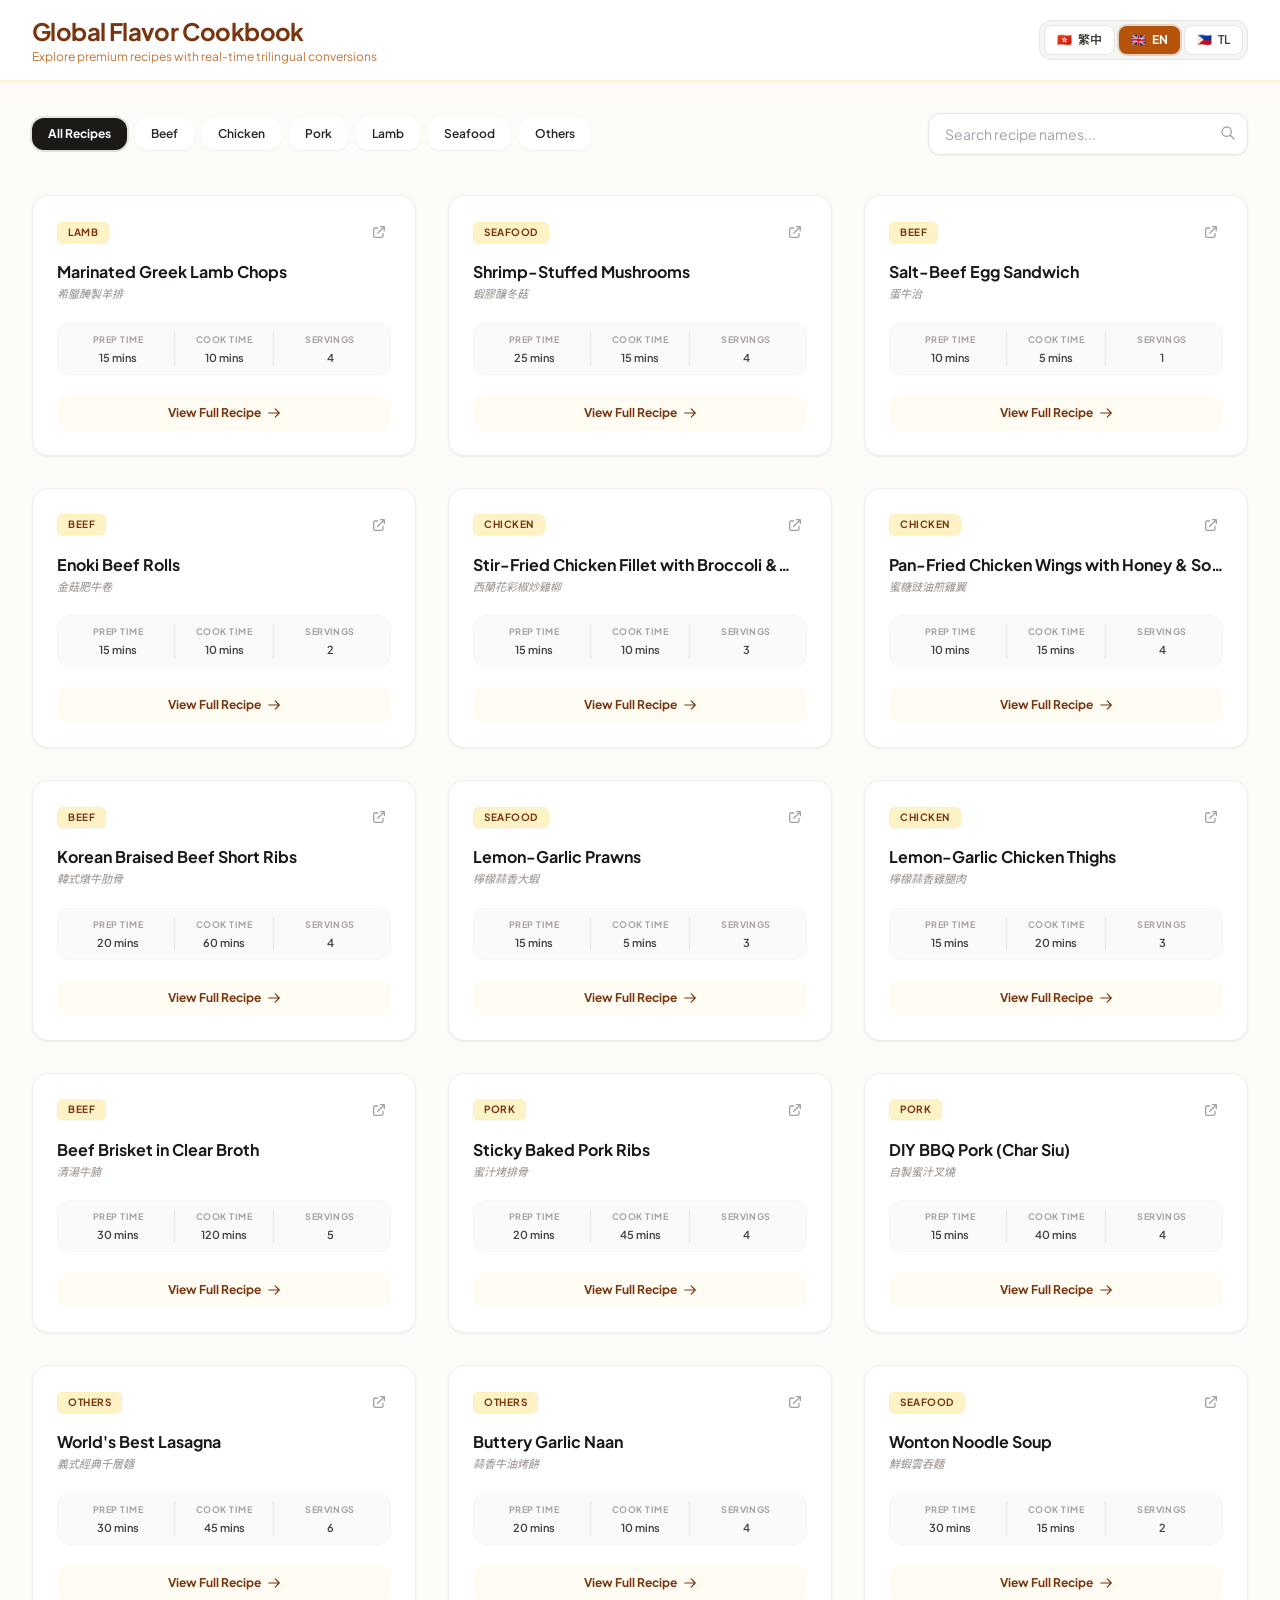
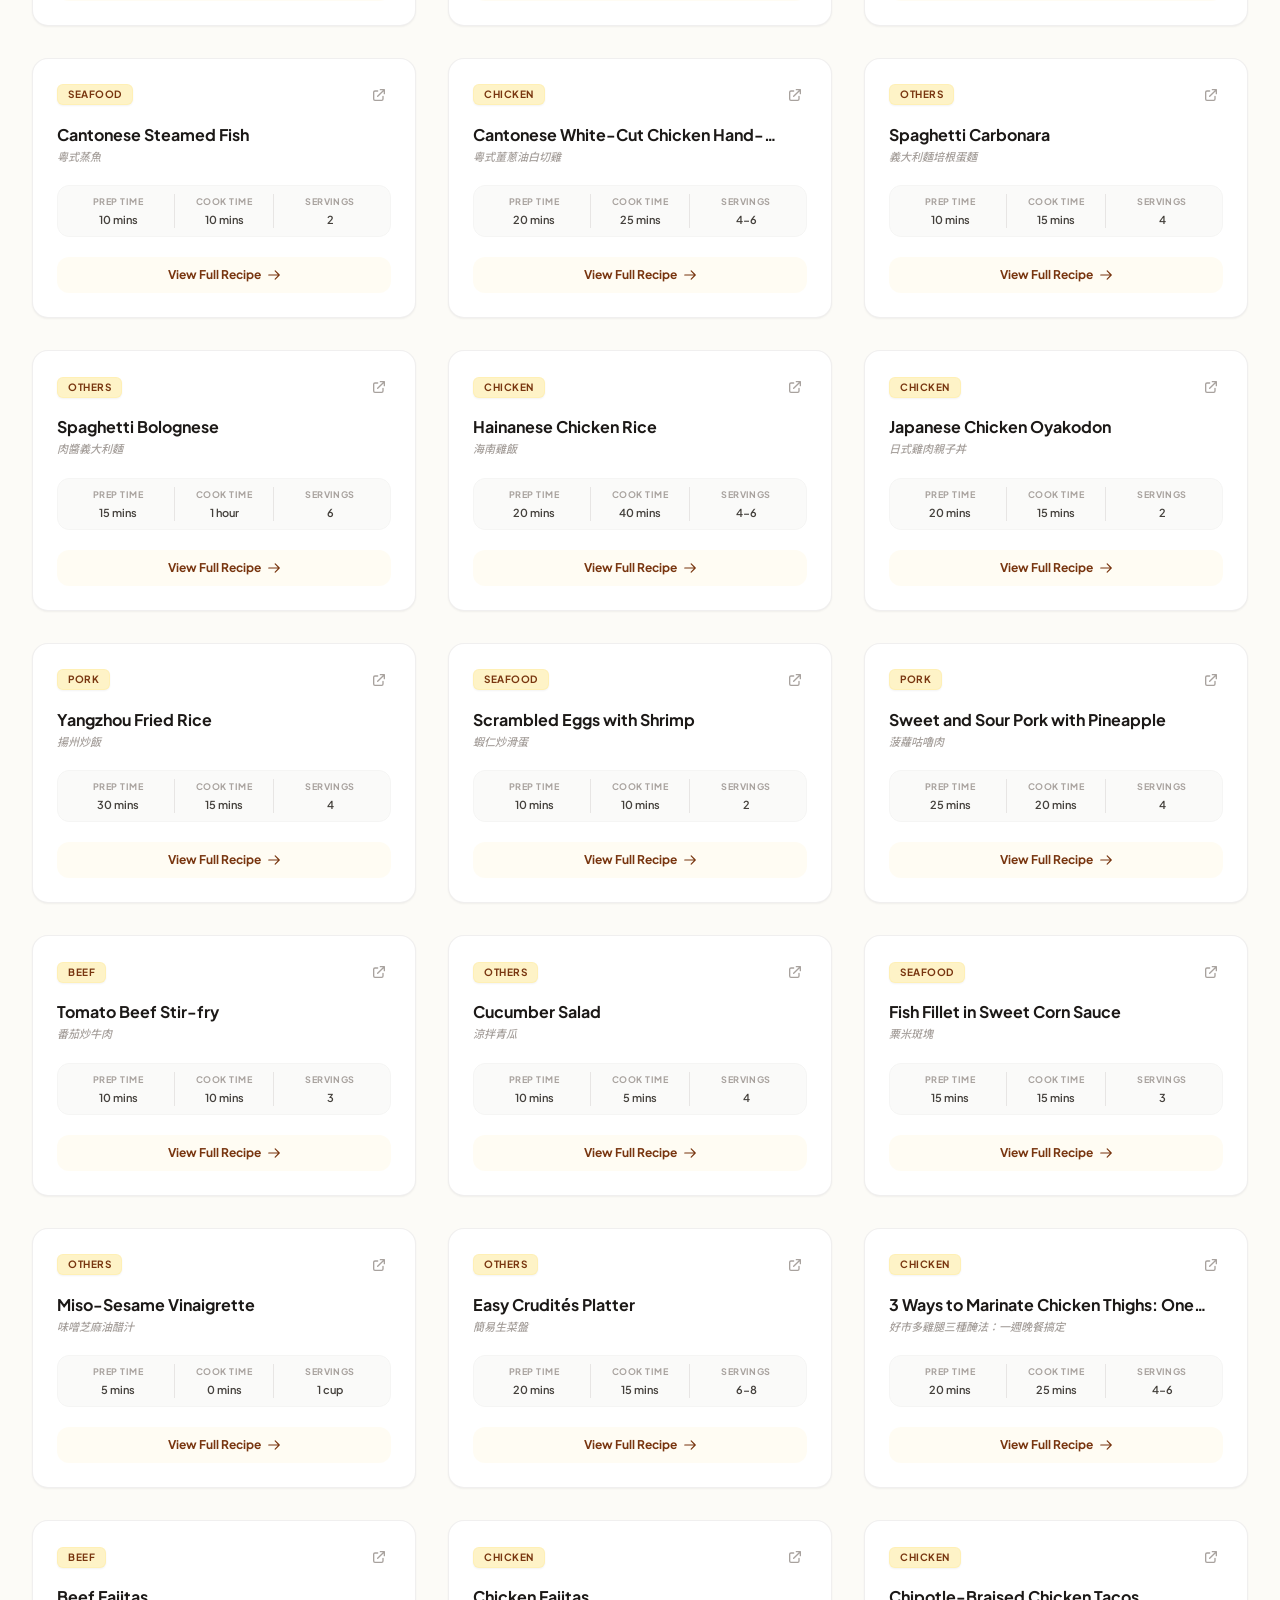
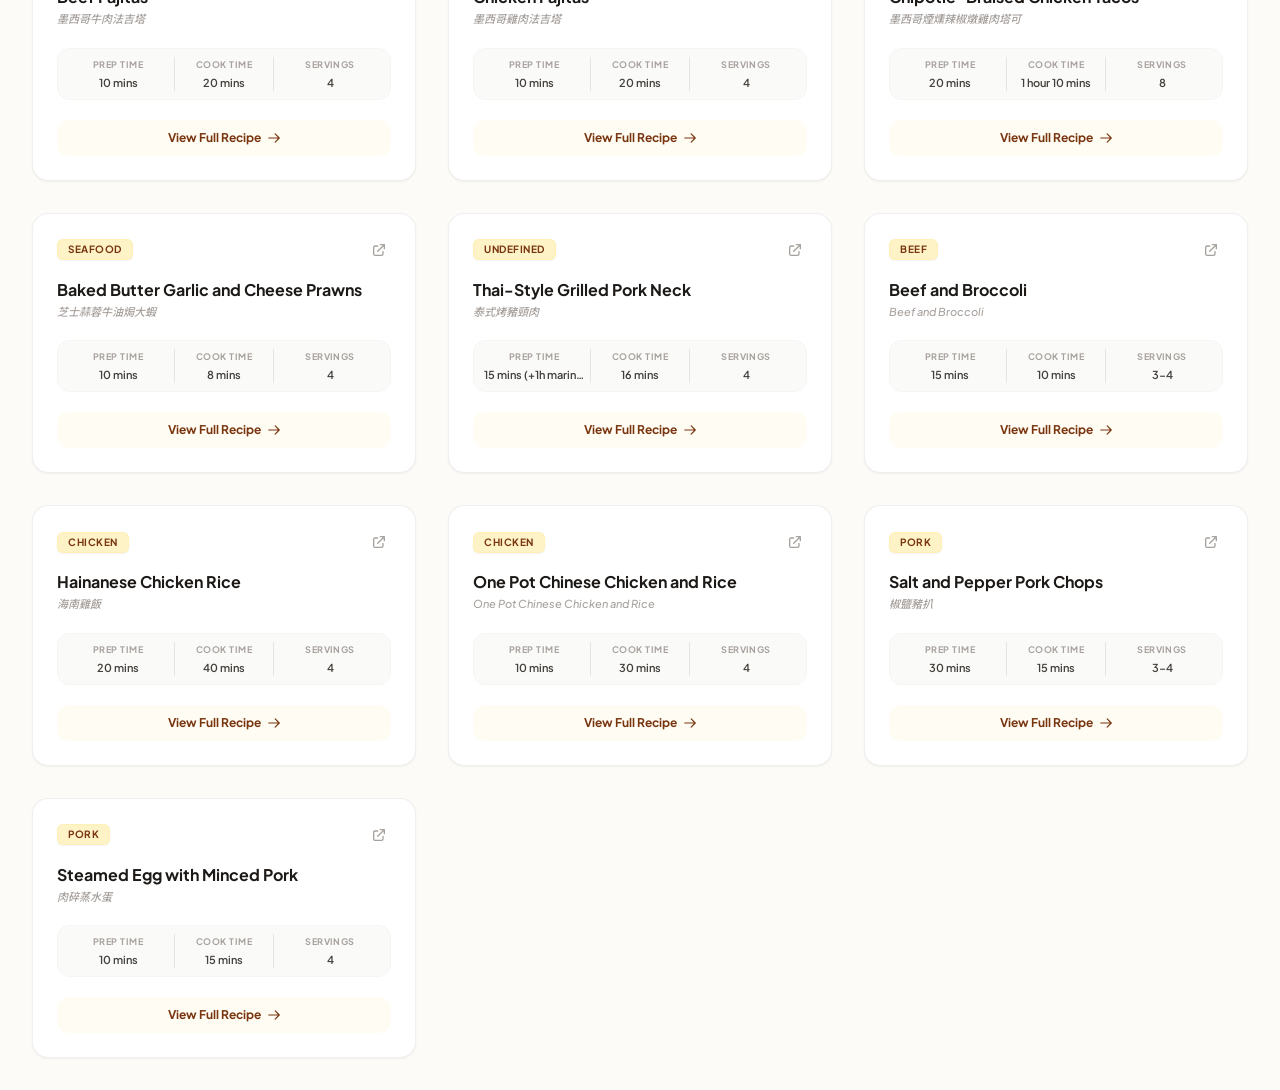
==== commit f2ed0043: "Add recipe 40: Steamed Egg with Minced Pork (肉碎蒸水蛋)" ====
--- a/index.html
+++ b/index.html
@@ -968,6 +968,27 @@
                     tl: ["Hugasan ang pork steaks at patuyuin. Palambutin gamit ang meat mallet o likod ng kutsilyo hanggang 1.5-2x laki.", "Haluin ang mga sangkap ng marinade, pagkatapos ay idagdag ang mantika at haluin nang mabuti. I-marinate ng 30 minuto.", "Init ang mantika sa katamtamang init. Iprito ang pork steaks ng 5 minuto hanggang ginintuang. Alisin.", "Sa parehong kawali, iprito ang 4 kutsarang bawang sa katamtamang init hanggang malutong na ginintuang. Alisin.", "Sa parehong kawali, gisahin ang chili bean paste at 1 kutsarang bawang sa katamtamang init hanggang mabango. Idagdag ang rice wine.", "Ibalik ang baboy sa kawali. Idagdag ang spring onions at malutong na bawang. Haluin nang sandali. Ihain."]
                 }
             },
+            {
+                id: 40,
+                category: 'pork',
+                url: 'https://www.madewithlau.com/recipes/steamed-egg-minced-pork',
+                time: { prep: '10 mins', cook: '15 mins', servings: '4' },
+                title: {
+                    zh: "肉碎蒸水蛋",
+                    en: "Steamed Egg with Minced Pork",
+                    tl: "Pinasingaw na Itlog na may Giniling na Baboy"
+                },
+                ingredients: {
+                    zh: ["免治豬肉 5 安士（約 150 克）", "雞蛋 3 隻", "蔥 1 條，切碎", "=== 豬肉醃料 ===", "生粉 1 湯匙", "蠔油 1 湯匙", "鹽 ½ 茶匙", "白胡椒粉 ¼ 茶匙", "水 2 湯匙", "油 1 茶匙", "=== 蒸蛋 ===", "鹽 ½ 茶匙", "溫水 9 安士（約 270 毫升，約為蛋液 1.5 倍）", "油 1 茶匙（掃碟用）"],
+                    en: ["5 oz (150g) ground pork", "3 large eggs", "1 stalk green onion, finely chopped", "=== Pork Marinade ===", "1 tbsp cornstarch", "1 tbsp oyster sauce", "½ tsp salt", "¼ tsp white pepper", "2 tbsp water", "1 tsp oil", "=== Steamed Egg ===", "½ tsp salt", "9 fl oz (270ml) warm water (about 1.5x the egg volume)", "1 tsp oil, for greasing the dish"],
+                    tl: ["5 oz (150g) giniling na baboy", "3 malalaking itlog", "1 tangkay ng berdeng sibuyas, pinong tinadtad", "=== Marinade ng Baboy ===", "1 kutsarang gawgaw", "1 kutsarang oyster sauce", "½ tsp asin", "¼ tsp puting paminta", "2 kutsarang tubig", "1 tsp mantika", "=== Pinasingaw na Itlog ===", "½ tsp asin", "9 fl oz (270ml) maligamgam na tubig (mga 1.5x ang dami ng itlog)", "1 tsp mantika, para sa pagpapadulas ng ulam"]
+                },
+                instructions: {
+                    zh: ["先做醃料：將生粉、蠔油、鹽、白胡椒粉和水拌勻，加入免治豬肉拌至均勻沾上醃料，再拌入油。", "蔥切碎，留作最後裝飾。", "雞蛋打入量杯或碗中，打散至完全均勻，不見蛋白或蛋黃的紋路。", "蛋液加鹽調味，再加入溫水（水與蛋比例約 1.5:1），輕輕拌勻。水要溫不要熱，否則蛋會開始凝固、起粒。", "淺身耐熱碟（約 1 吋深）掃上一層油，將醃好的豬肉平鋪在碟底成薄薄一層。", "鑊或鍋中放蒸架，加水至蒸架高度，煮滾。", "將碟放上蒸架，加蓋以中火蒸 3 至 5 分鐘，至豬肉約八成熟、開始有肉汁滲出。", "蛋液拌一下，輕輕倒在豬肉上。想更滑溜可先過篩。", "用碟或耐熱保鮮紙蓋住碟面防止倒汗水，再蓋上鑊蓋，中火蒸 5 至 6 分鐘；熄火後利用餘溫焗 3 至 4 分鐘。", "蒸蛋凝固、輕搖只有少許晃動即熟。小心取出，灑上蔥花，趁熱配白飯享用。"],
+                    en: ["Make the marinade: mix the cornstarch, oyster sauce, salt, white pepper and water in a bowl. Add the ground pork and mix well to coat, then stir in the oil.", "Finely chop the green onion and set aside for garnish.", "Crack the eggs into a measuring cup or bowl and beat until fully homogeneous, with no streaks of white or yolk left.", "Season the beaten egg with salt, then add the warm water (about 1.5 parts water to 1 part egg). Stir gently to combine. The water should be warm, not hot, or the egg will start to cook and turn lumpy.", "Lightly oil a shallow heat-proof dish with steep sides (about 1 inch deep). Spread the marinated pork in a thin, even layer over the bottom of the dish.", "Set up a wok or pan with a steamer rack and enough water to reach the rack. Bring the water to a boil.", "Place the dish on the rack, cover and steam over medium heat for 3 to 5 minutes, until the pork is about 80% cooked and juices start pooling around it.", "Give the egg mixture a quick stir and gently pour it over the pork. For a silkier texture, pour it through a fine mesh sieve.", "Cover the dish with a plate or heat-proof wrap so condensation does not drip in, then cover the wok and steam for another 5 to 6 minutes over medium heat. Turn off the heat and let the residual heat finish cooking for 3 to 4 minutes.", "The dish is ready when the custard is set and only jiggles slightly. Lift the dish out carefully, scatter over the chopped green onion and serve hot with rice."],
+                    tl: ["Gawin ang marinade: paghaluin ang cornstarch, oyster sauce, asin, puting paminta at tubig sa isang mangkok. Idagdag ang giniling na baboy at haluing mabuti sa coat, pagkatapos ay haluin ang mantika.", "Pinong tumaga ang berdeng sibuyas at itabi para sa dekorasyon.", "Hatiin ang mga itlog sa isang panukat na tasa o mangkok at talunin hanggang sa ganap na homogenous, na walang natitirang puti o pula ng itlog.", "Timplahan ng asin ang pinalo na itlog, pagkatapos ay idagdag ang maligamgam na tubig (mga 1.5 bahagi ng tubig sa 1 bahagi ng itlog). Haluing malumanay upang pagsamahin. Ang tubig ay dapat na mainit, hindi mainit, o ang itlog ay magsisimulang maluto at magiging bukol.", "Langis ng bahagya ang isang mababaw na pinggan na hindi tinatablan ng init na may matarik na gilid (mga 1 pulgada ang lalim). Ikalat ang inatsara na baboy sa isang manipis, pantay na layer sa ilalim ng ulam.", "Mag-set up ng wok o kawali na may steamer rack at sapat na tubig para maabot ang rack. Pakuluan ang tubig.", "Ilagay ang ulam sa rack, takpan at pasingawan sa katamtamang init sa loob ng 3 hanggang 5 minuto, hanggang ang baboy ay humigit-kumulang 80% na luto at ang mga juice ay magsimulang mag-pooling sa paligid nito.", "Bigyan ang pinaghalong itlog ng mabilis na haluin at dahan-dahang ibuhos sa ibabaw ng baboy. Para sa isang silkier texture, ibuhos ito sa pamamagitan ng fine mesh sieve.", "Takpan ang ulam gamit ang isang plato o heat-proof wrap para hindi tumulo ang condensation, pagkatapos ay takpan ang wok at singaw ng isa pang 5 hanggang 6 na minuto sa katamtamang init. Patayin ang apoy at hayaang maluto ang natitirang init sa loob ng 3 hanggang 4 na minuto.", "Handa na ang ulam kapag naitakda na ang custard at bahagyang gumagalaw. Maingat na iangat ang ulam, ikalat ang tinadtad na berdeng sibuyas at ihain nang mainit kasama ng kanin."]
+                }
+            }
         ];
 
         // =========================================================================
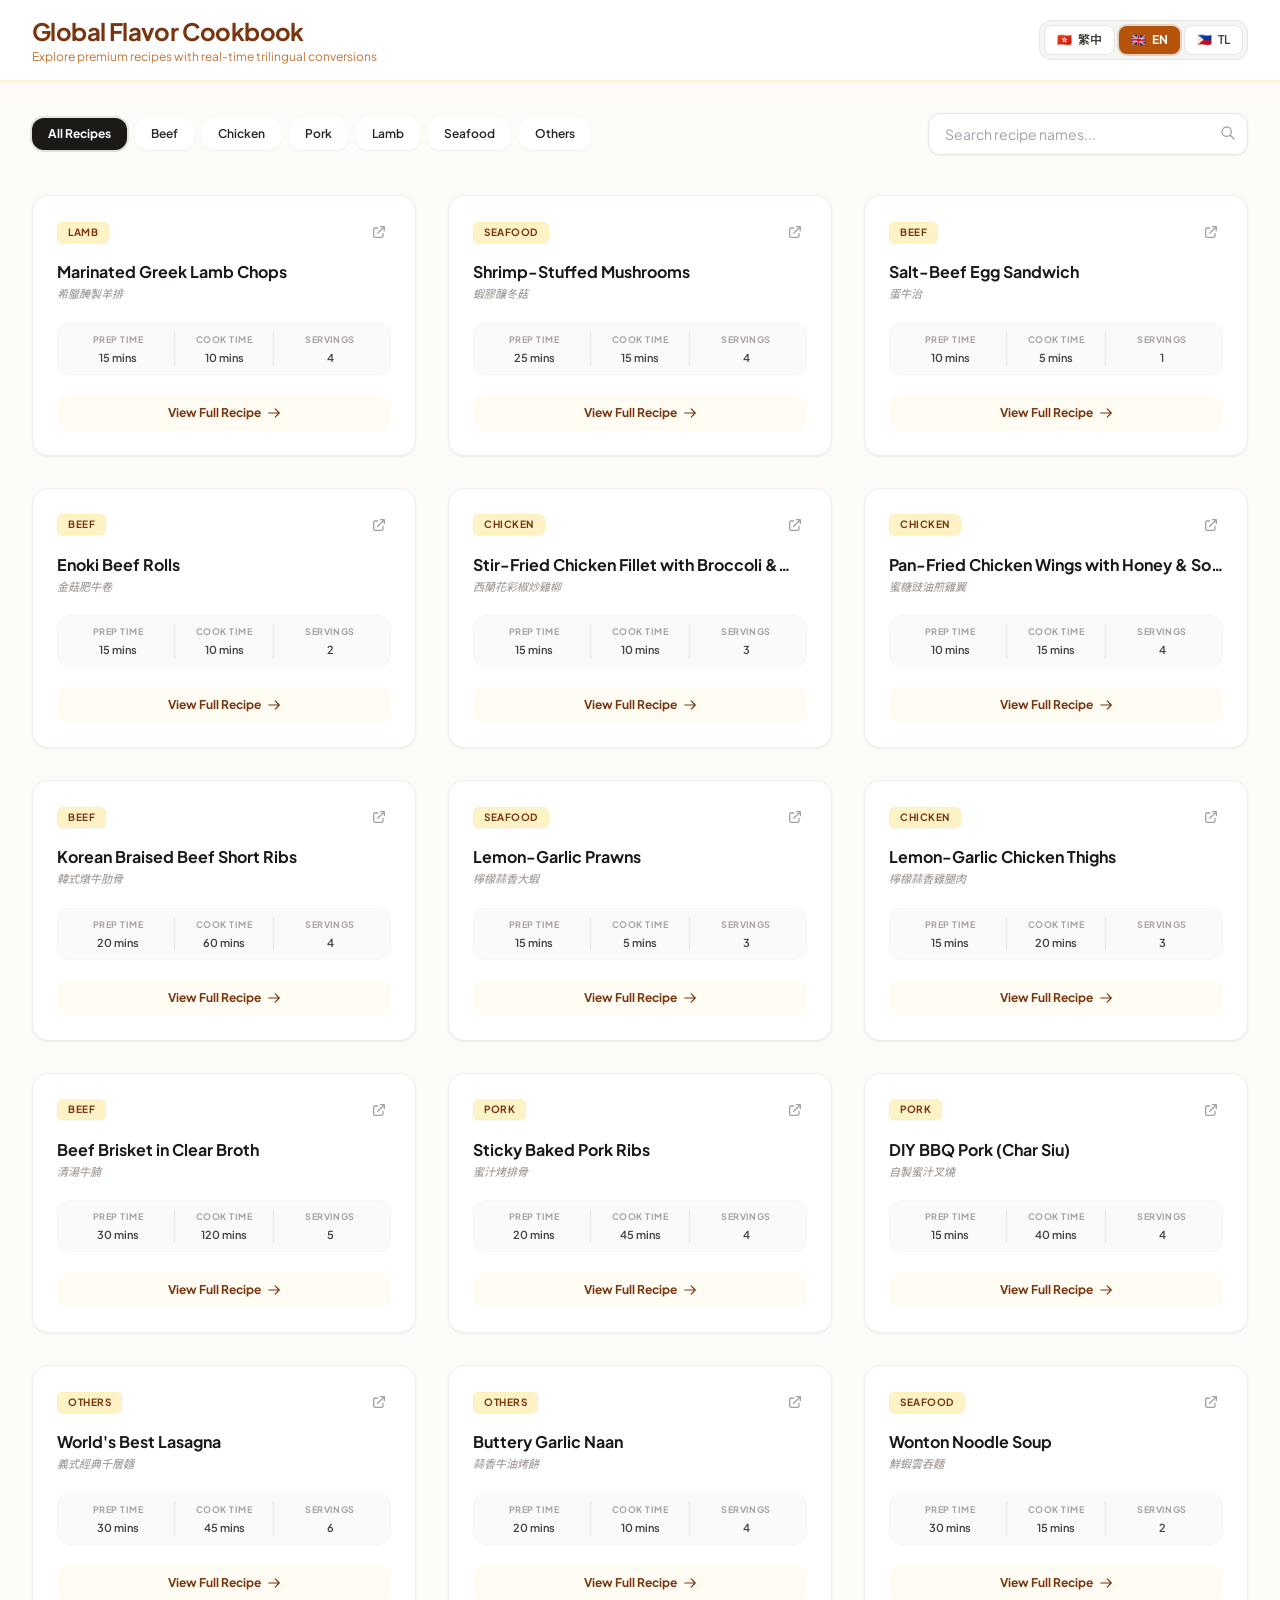
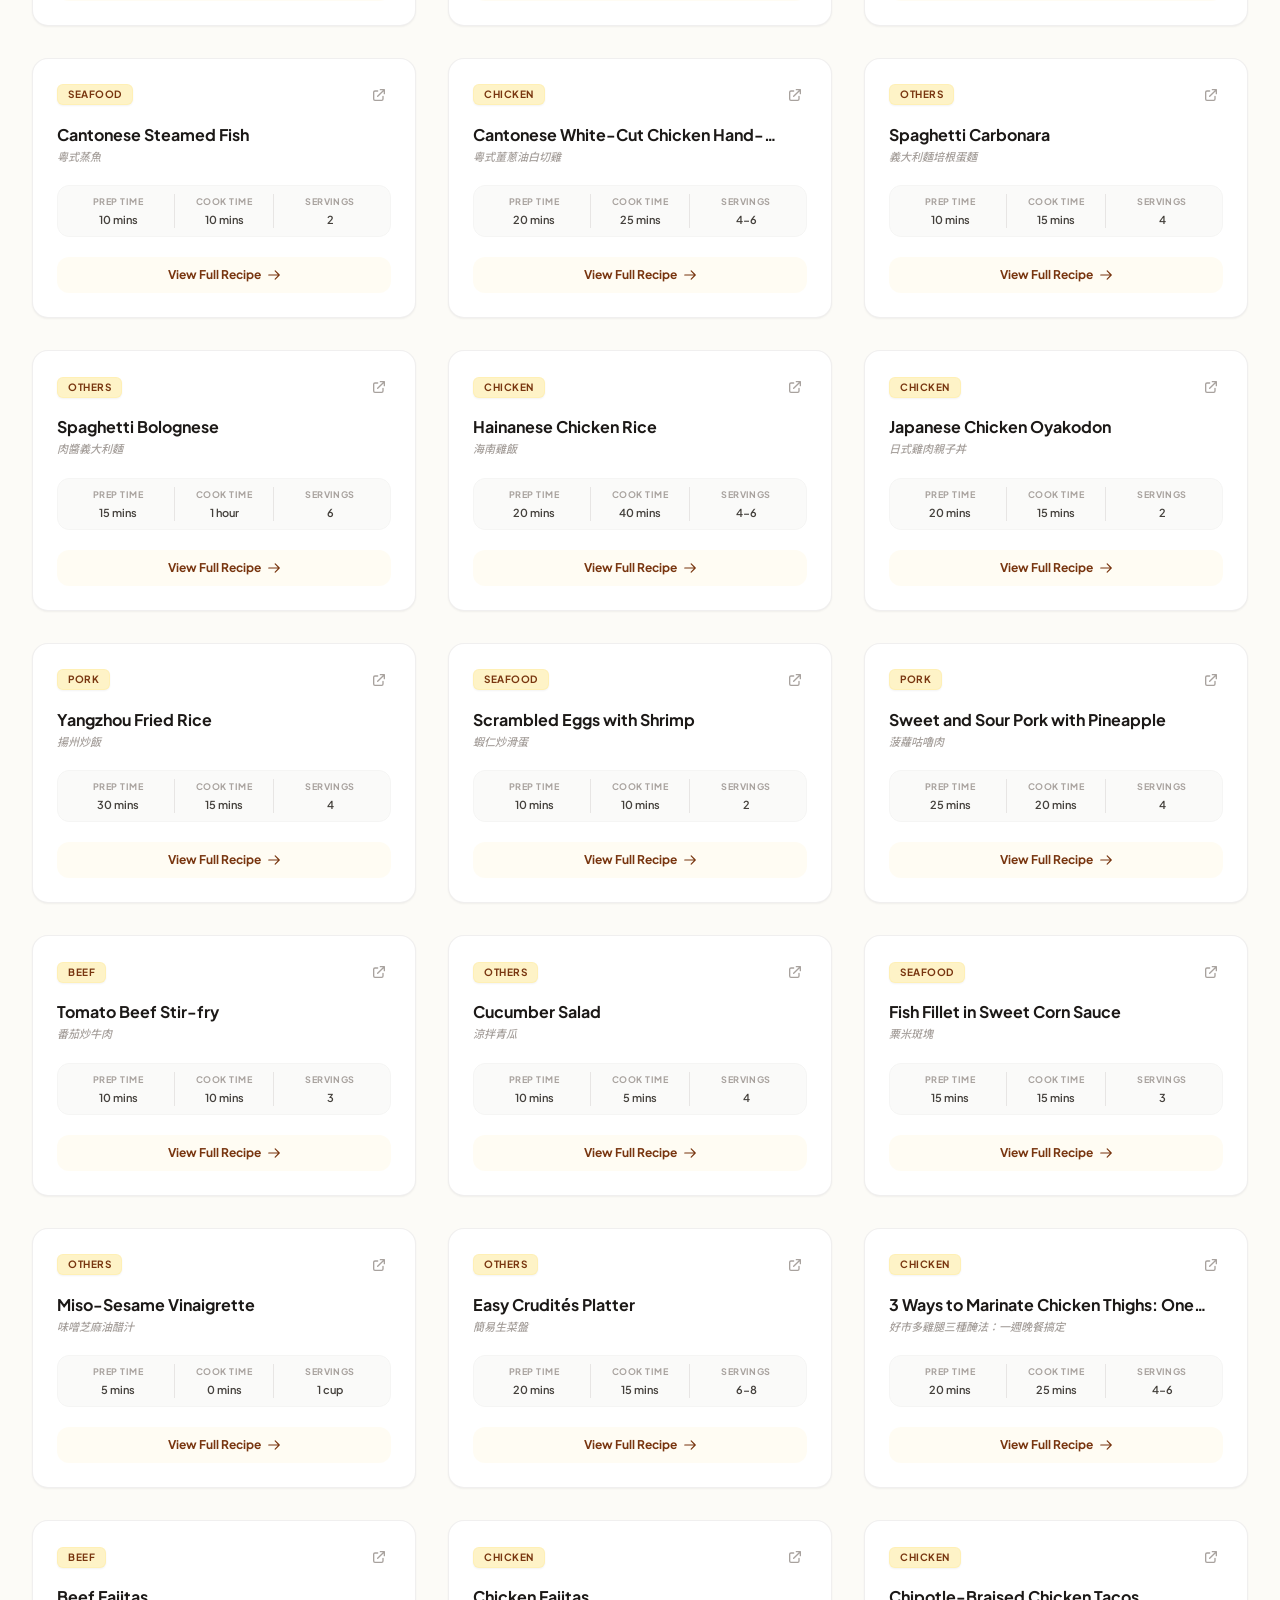
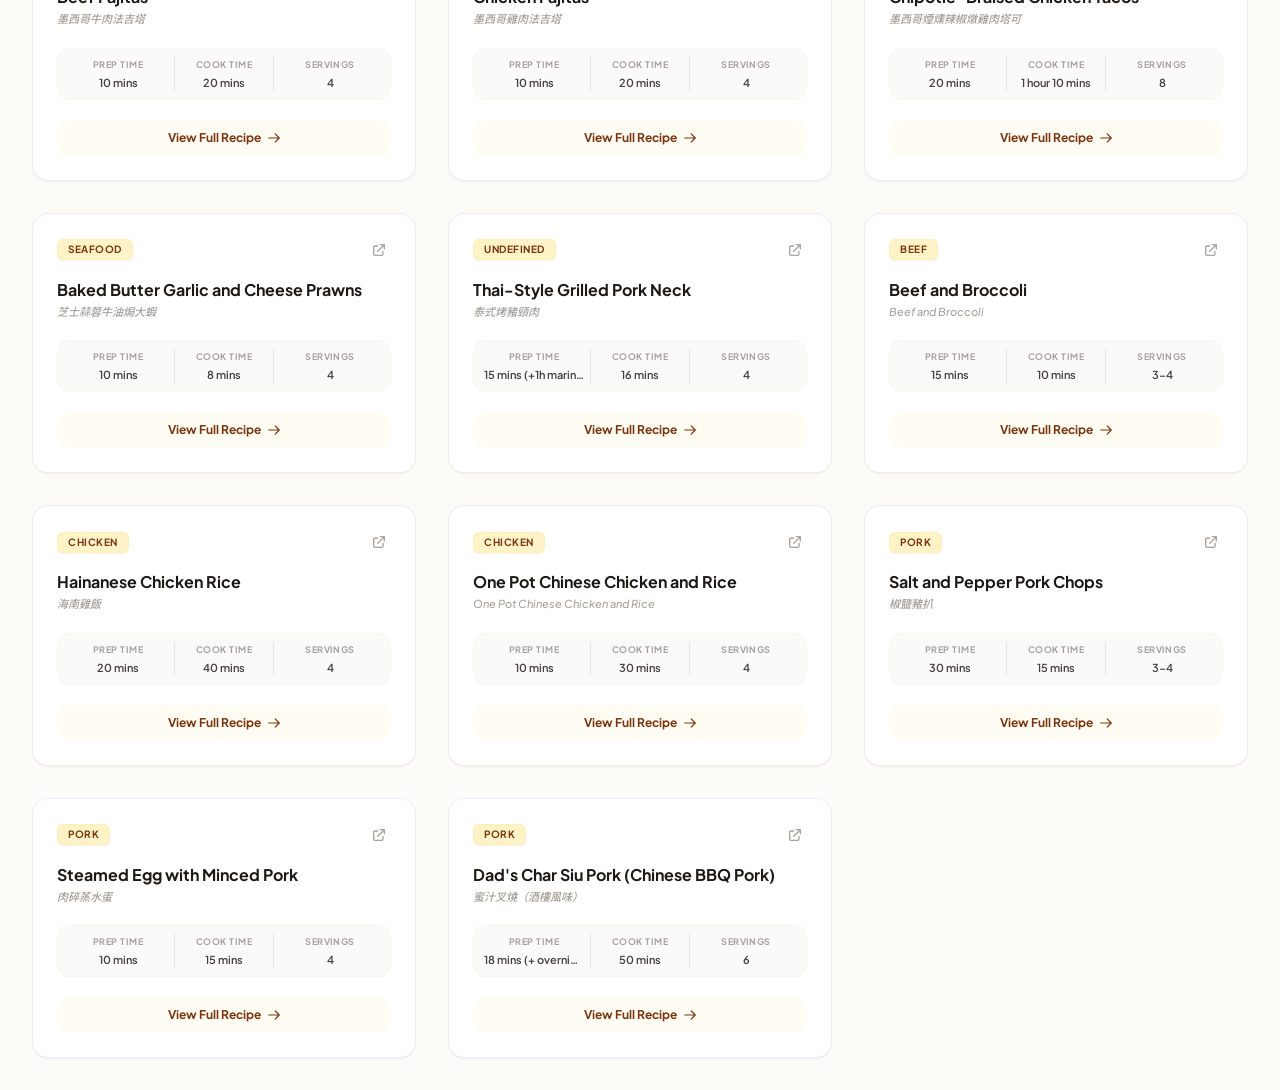
==== commit fb926ee1: "Add recipe 41: Char Siu Pork (蜜汁叉燒)" ====
--- a/index.html
+++ b/index.html
@@ -988,6 +988,102 @@
                     en: ["Make the marinade: mix the cornstarch, oyster sauce, salt, white pepper and water in a bowl. Add the ground pork and mix well to coat, then stir in the oil.", "Finely chop the green onion and set aside for garnish.", "Crack the eggs into a measuring cup or bowl and beat until fully homogeneous, with no streaks of white or yolk left.", "Season the beaten egg with salt, then add the warm water (about 1.5 parts water to 1 part egg). Stir gently to combine. The water should be warm, not hot, or the egg will start to cook and turn lumpy.", "Lightly oil a shallow heat-proof dish with steep sides (about 1 inch deep). Spread the marinated pork in a thin, even layer over the bottom of the dish.", "Set up a wok or pan with a steamer rack and enough water to reach the rack. Bring the water to a boil.", "Place the dish on the rack, cover and steam over medium heat for 3 to 5 minutes, until the pork is about 80% cooked and juices start pooling around it.", "Give the egg mixture a quick stir and gently pour it over the pork. For a silkier texture, pour it through a fine mesh sieve.", "Cover the dish with a plate or heat-proof wrap so condensation does not drip in, then cover the wok and steam for another 5 to 6 minutes over medium heat. Turn off the heat and let the residual heat finish cooking for 3 to 4 minutes.", "The dish is ready when the custard is set and only jiggles slightly. Lift the dish out carefully, scatter over the chopped green onion and serve hot with rice."],
                     tl: ["Gawin ang marinade: paghaluin ang cornstarch, oyster sauce, asin, puting paminta at tubig sa isang mangkok. Idagdag ang giniling na baboy at haluing mabuti sa coat, pagkatapos ay haluin ang mantika.", "Pinong tumaga ang berdeng sibuyas at itabi para sa dekorasyon.", "Hatiin ang mga itlog sa isang panukat na tasa o mangkok at talunin hanggang sa ganap na homogenous, na walang natitirang puti o pula ng itlog.", "Timplahan ng asin ang pinalo na itlog, pagkatapos ay idagdag ang maligamgam na tubig (mga 1.5 bahagi ng tubig sa 1 bahagi ng itlog). Haluing malumanay upang pagsamahin. Ang tubig ay dapat na mainit, hindi mainit, o ang itlog ay magsisimulang maluto at magiging bukol.", "Langis ng bahagya ang isang mababaw na pinggan na hindi tinatablan ng init na may matarik na gilid (mga 1 pulgada ang lalim). Ikalat ang inatsara na baboy sa isang manipis, pantay na layer sa ilalim ng ulam.", "Mag-set up ng wok o kawali na may steamer rack at sapat na tubig para maabot ang rack. Pakuluan ang tubig.", "Ilagay ang ulam sa rack, takpan at pasingawan sa katamtamang init sa loob ng 3 hanggang 5 minuto, hanggang ang baboy ay humigit-kumulang 80% na luto at ang mga juice ay magsimulang mag-pooling sa paligid nito.", "Bigyan ang pinaghalong itlog ng mabilis na haluin at dahan-dahang ibuhos sa ibabaw ng baboy. Para sa isang silkier texture, ibuhos ito sa pamamagitan ng fine mesh sieve.", "Takpan ang ulam gamit ang isang plato o heat-proof wrap para hindi tumulo ang condensation, pagkatapos ay takpan ang wok at singaw ng isa pang 5 hanggang 6 na minuto sa katamtamang init. Patayin ang apoy at hayaang maluto ang natitirang init sa loob ng 3 hanggang 4 na minuto.", "Handa na ang ulam kapag naitakda na ang custard at bahagyang gumagalaw. Maingat na iangat ang ulam, ikalat ang tinadtad na berdeng sibuyas at ihain nang mainit kasama ng kanin."]
                 }
+            },
+            {
+                id: 41,
+                category: 'pork',
+                url: 'https://www.madewithlau.com/recipes/char-siu-chinese-bbq-pork',
+                time: { prep: '18 mins (+ overnight marinating)', cook: '50 mins', servings: '6' },
+                title: {
+                    zh: "蜜汁叉燒（酒樓風味）",
+                    en: "Dad's Char Siu Pork (Chinese BBQ Pork)",
+                    tl: "Char Siu na Baboy (Chinese BBQ Pork)"
+                },
+                ingredients: {
+                    zh: [
+                        "豬肩肉 2 磅（約 900 克）",
+                        "=== 醃料 ===",
+                        "蒜鹽 1 湯匙",
+                        "黃糖 4 湯匙",
+                        "蠔油 2 湯匙",
+                        "生抽 2 湯匙",
+                        "海鮮醬 1 湯匙",
+                        "紅酒 2 湯匙",
+                        "紹興酒 1 湯匙",
+                        "南乳 1 磚",
+                        "五香粉 1 茶匙",
+                        "=== 蜜汁 ===",
+                        "蜜糖 2 湯匙",
+                        "水 2 茶匙",
+                        "紅色食用色素 ¼ 茶匙（可省略）"
+                    ],
+                    en: [
+                        "2 lb (900g) pork shoulder",
+                        "=== Marinade ===",
+                        "1 tbsp garlic salt",
+                        "4 tbsp brown sugar",
+                        "2 tbsp oyster sauce",
+                        "2 tbsp light soy sauce",
+                        "1 tbsp hoisin sauce",
+                        "2 tbsp red wine",
+                        "1 tbsp Shaoxing wine",
+                        "1 cube red fermented bean curd (nam yu)",
+                        "1 tsp five spice powder",
+                        "=== Honey Glaze ===",
+                        "2 tbsp honey",
+                        "2 tsp water",
+                        "¼ tsp red food coloring (optional)"
+                    ],
+                    tl: [
+                        "2 lb (900g) balikat ng baboy",
+                        "=== Marinade ===",
+                        "1 kutsarang garlic salt",
+                        "4 na kutsarang brown sugar",
+                        "2 kutsarang oyster sauce",
+                        "2 kutsarang light soy sauce",
+                        "1 kutsarang hoisin sauce",
+                        "2 kutsarang red wine",
+                        "1 kutsarang Shaoxing wine",
+                        "1 pirasong red fermented bean curd (nam yu)",
+                        "1 kutsaritang five spice powder",
+                        "=== Honey Glaze ===",
+                        "2 kutsarang pulot",
+                        "2 kutsaritang tubig",
+                        "¼ kutsaritang red food coloring (opsyonal)"
+                    ]
+                },
+                instructions: {
+                    zh: [
+                        "將豬肩肉切成約 1 吋厚的長條，厚度盡量一致，確保每片受熱均勻。",
+                        "用叉子在每片豬肉的兩面反覆刺孔，讓醃料更易滲入肉中。",
+                        "調醃料：將蒜鹽、黃糖、蠔油、生抽、海鮮醬、紅酒、紹興酒、南乳及五香粉拌勻至順滑。想顏色更紅潤，可加幾滴紅色食用色素。",
+                        "將豬肉放入密實袋，倒入醃料按摩約 2 分鐘，擠出袋內空氣後封口，放入雪櫃醃過夜，或至少 6 至 8 小時。切勿醃超過 24 小時，否則肉質會變韌。",
+                        "烹調前約 1 小時取出豬肉回溫。焗爐預熱至 425°F（218°C），焗盤鋪上錫紙，上面放烤網。",
+                        "將豬肉平鋪在烤網上，焗盤底部加入 1 至 2 湯匙水，可產生蒸氣並防止肉汁燒焦。",
+                        "焗 15 分鐘後取出，兩面掃上剩餘醃料；再焗 15 分鐘，兩面再掃醃料；之後焗 10 分鐘，掃上蜜糖水。",
+                        "將爐溫調高至 450°F（230°C），再焗 5 分鐘，兩面掃上蜜汁，取出靜置 5 分鐘後切片，趁熱配白飯享用。"
+                    ],
+                    en: [
+                        "Cut the pork shoulder into long slices about 1 inch thick, keeping the thickness even so the pieces cook at the same rate.",
+                        "Poke both sides of every slice repeatedly with a fork so the marinade can penetrate the meat.",
+                        "Make the marinade: combine the garlic salt, brown sugar, oyster sauce, light soy sauce, hoisin sauce, red wine, Shaoxing wine, red fermented bean curd and five spice powder, and mix until smooth. Add a few drops of red food coloring if you want a deeper restaurant-red colour.",
+                        "Put the pork in a zip-top bag, pour in the marinade and massage for about 2 minutes. Press out all the air, seal, and refrigerate overnight or for at least 6 to 8 hours. Do not marinate longer than 24 hours or the meat loses its tenderness.",
+                        "Take the pork out of the fridge about 1 hour before cooking to bring it to room temperature. Preheat the oven to 425°F (218°C), line a baking pan with foil and set a wire rack on top.",
+                        "Lay the pork on the rack in a single layer and add 1 to 2 tbsp of water to the bottom of the pan, which creates steam and stops the drippings from burning.",
+                        "Roast for 15 minutes, then baste both sides with the leftover marinade. Roast another 15 minutes and baste with marinade again, then roast 10 more minutes and baste with the honey-water glaze.",
+                        "Turn the heat up to 450°F (230°C), roast for 5 more minutes, baste both sides with the honey glaze, then rest for 5 minutes before slicing. Serve hot with rice."
+                    ],
+                    tl: [
+                        "Hatiin ang balikat ng baboy sa mahahabang hiwa na mga 1 pulgada ang kapal, pantay-pantay ang kapal para sabay maluto ang bawat piraso.",
+                        "Ulit-ulitin na tusukin ng tinidor ang dalawang gilid ng bawat hiwa para masipsip ng karne ang marinade.",
+                        "Gawin ang marinade: paghaluin ang garlic salt, brown sugar, oyster sauce, light soy sauce, hoisin sauce, red wine, Shaoxing wine, red fermented bean curd at five spice powder hanggang pantay at makinis. Magdagdag ng ilang patak ng red food coloring kung gusto ng mas matingkad na pulang kulay.",
+                        "Ilagay ang baboy sa zip-top bag, ibuhos ang marinade at imasahe ng mga 2 minuto. Alisin ang hangin, isara at i-refrigerate magdamag o ng hindi bababa sa 6 hanggang 8 oras. Huwag imarinate nang higit sa 24 oras at baka tumigas ang karne.",
+                        "Ilabas ang baboy sa refrigerator mga 1 oras bago lutuin para umabot sa room temperature. I-preheat ang oven sa 425°F (218°C), lagyan ng foil ang baking pan at patungan ng wire rack.",
+                        "Ilatag ang baboy sa rack nang isang layer at magdagdag ng 1 hanggang 2 kutsarang tubig sa ilalim ng pan para may steam at hindi masunog ang tumutulong taba.",
+                        "I-roast ng 15 minuto, pagkatapos bastehin ang dalawang gilid ng natirang marinade. I-roast pa ng 15 minuto at baste ulit ng marinade, pagkatapos 10 minuto pa at baste ng honey-water glaze.",
+                        "Itaas ang init sa 450°F (230°C), i-roast ng 5 minuto pa, bastehin ang dalawang gilid ng honey glaze, hayaang magpahinga ng 5 minuto bago hiwain. Ihain nang mainit kasama ng kanin."
+                    ]
+                }
             }
         ];
 
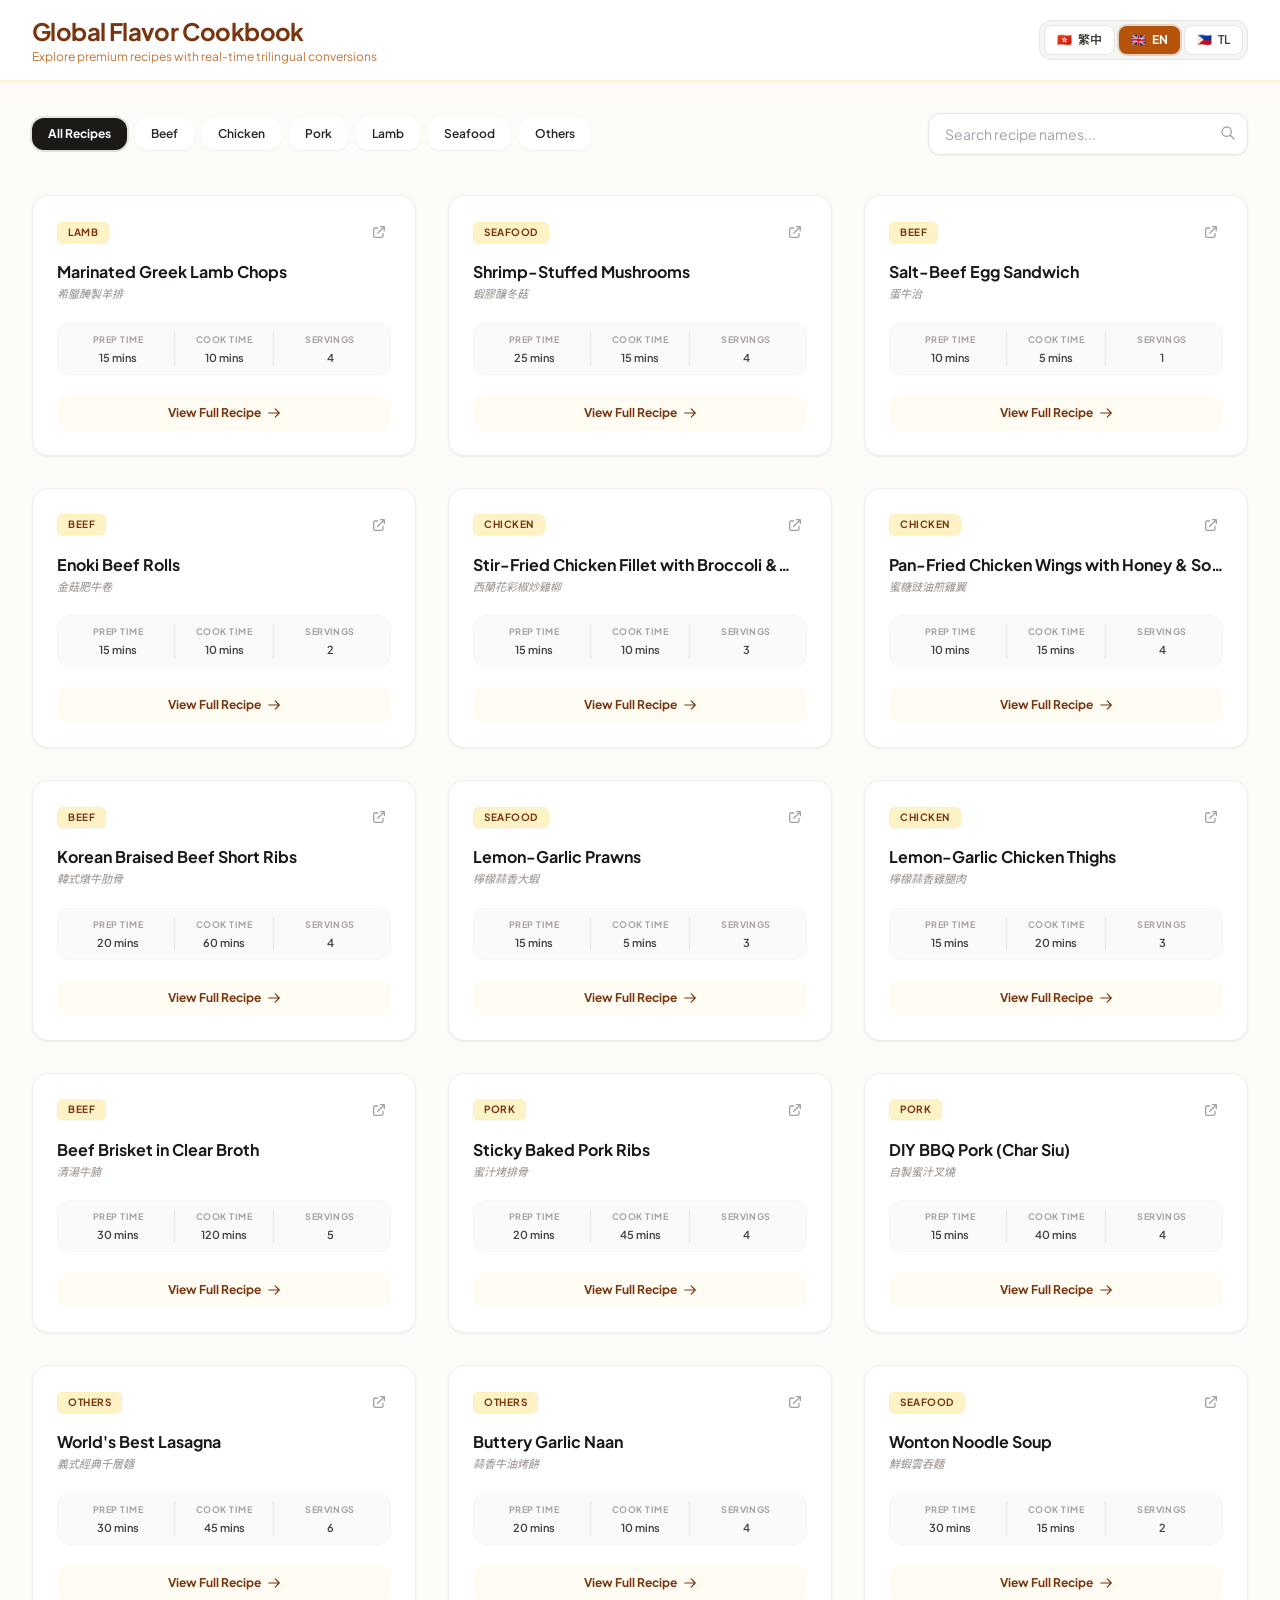
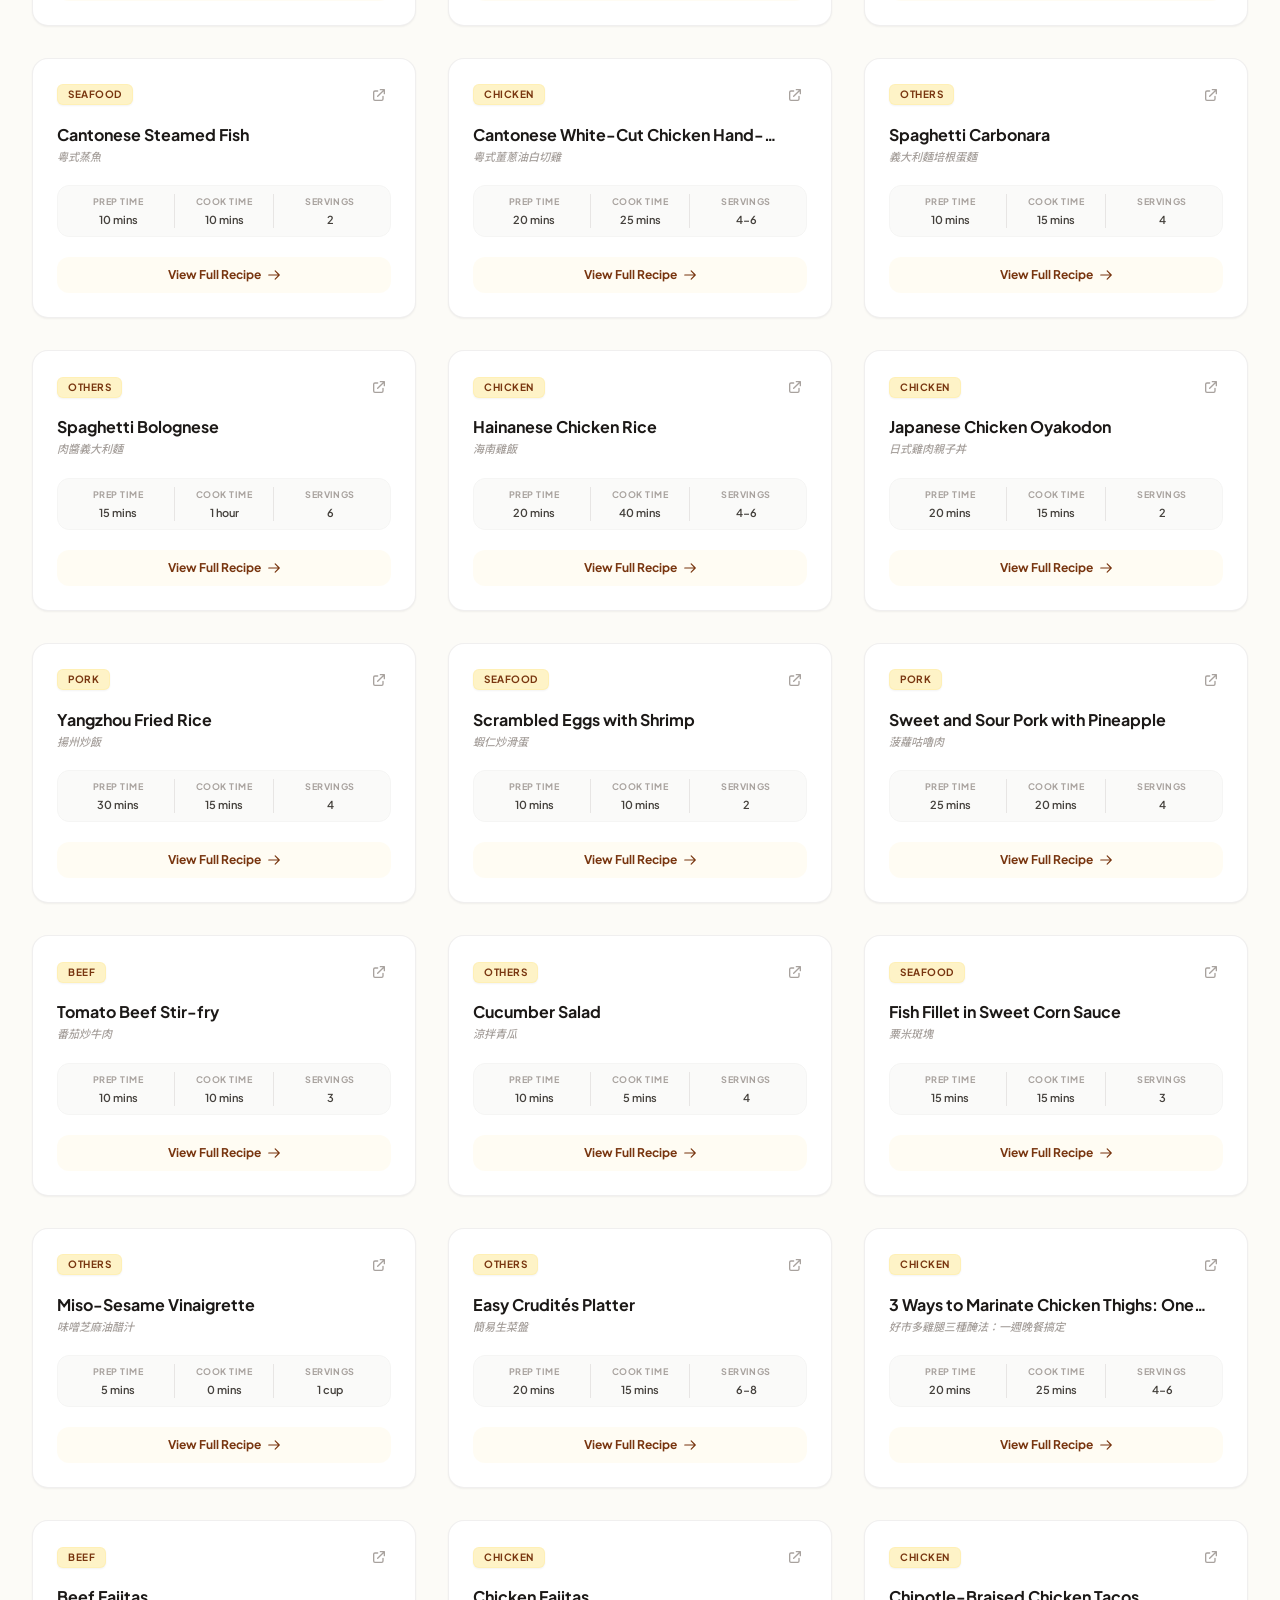
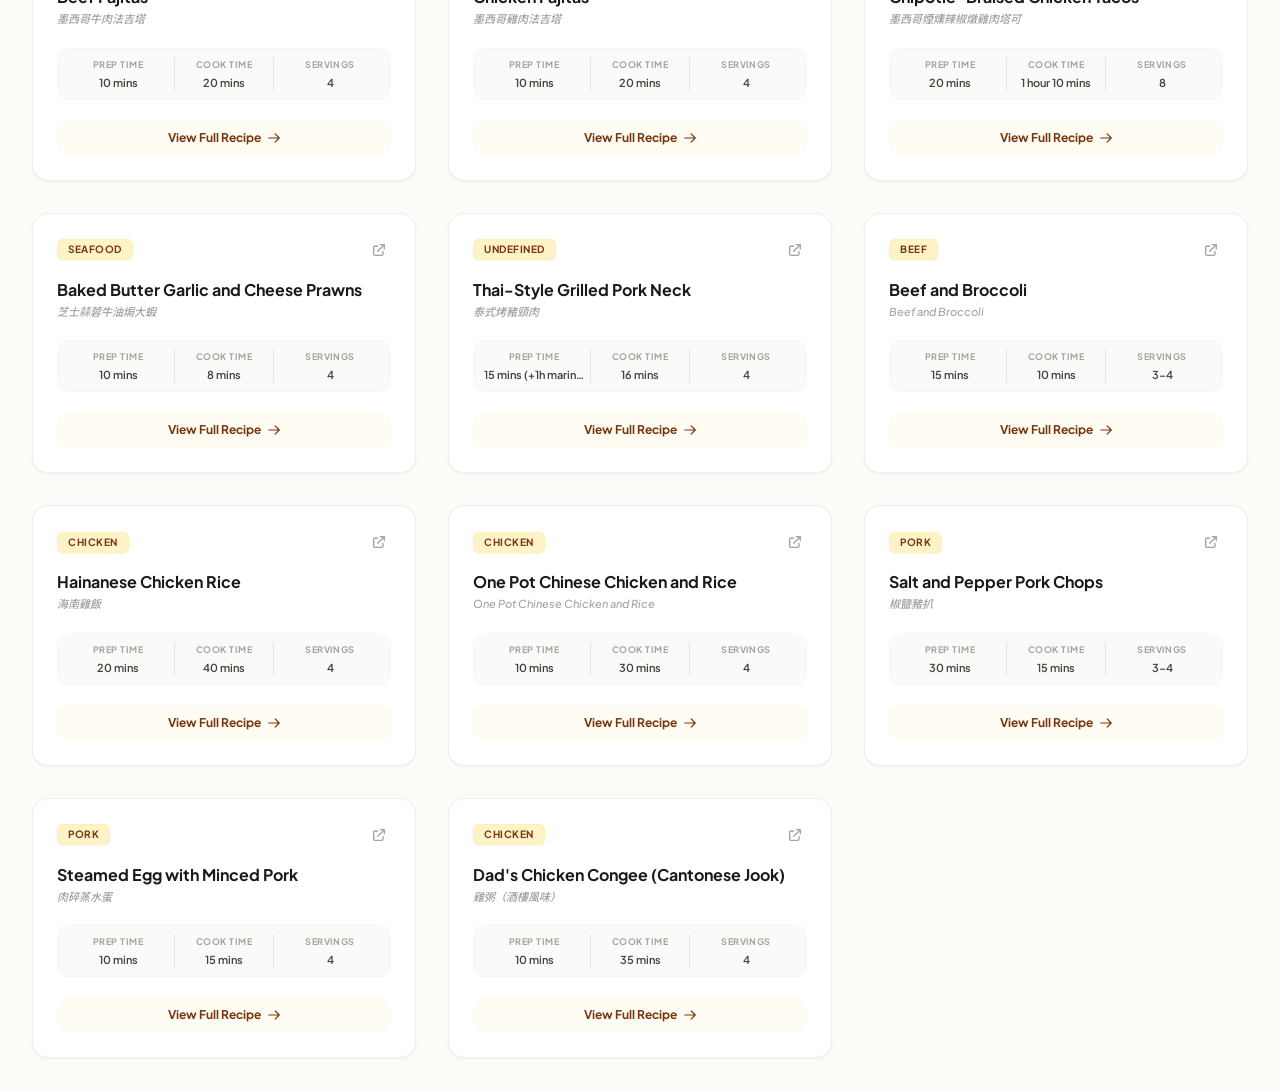
==== commit e759183c: "Replace char siu with recipe 41: Chicken Congee (雞粥)" ====
--- a/index.html
+++ b/index.html
@@ -991,97 +991,103 @@
             },
             {
                 id: 41,
-                category: 'pork',
-                url: 'https://www.madewithlau.com/recipes/char-siu-chinese-bbq-pork',
-                time: { prep: '18 mins (+ overnight marinating)', cook: '50 mins', servings: '6' },
+                category: 'chicken',
+                url: 'https://www.madewithlau.com/recipes/chicken-congee',
+                time: { prep: '10 mins', cook: '35 mins', servings: '4' },
                 title: {
-                    zh: "蜜汁叉燒（酒樓風味）",
-                    en: "Dad's Char Siu Pork (Chinese BBQ Pork)",
-                    tl: "Char Siu na Baboy (Chinese BBQ Pork)"
+                    zh: "雞粥（酒樓風味）",
+                    en: "Dad's Chicken Congee (Cantonese Jook)",
+                    tl: "Chicken Congee (Lugaw na Manok)"
                 },
                 ingredients: {
                     zh: [
-                        "豬肩肉 2 磅（約 900 克）",
-                        "=== 醃料 ===",
-                        "蒜鹽 1 湯匙",
-                        "黃糖 4 湯匙",
-                        "蠔油 2 湯匙",
-                        "生抽 2 湯匙",
-                        "海鮮醬 1 湯匙",
-                        "紅酒 2 湯匙",
-                        "紹興酒 1 湯匙",
-                        "南乳 1 磚",
-                        "五香粉 1 茶匙",
-                        "=== 蜜汁 ===",
-                        "蜜糖 2 湯匙",
-                        "水 2 茶匙",
-                        "紅色食用色素 ¼ 茶匙（可省略）"
+                        "白米 1 杯（電飯煲量杯，約 150 克）",
+                        "水 8 杯",
+                        "薑 0.5 安士（約 15 克）",
+                        "雞肉 12 安士（約 340 克），切薄片",
+                        "=== 雞肉醃料 ===",
+                        "生粉 2 茶匙",
+                        "蠔油 1 湯匙",
+                        "水 2 湯匙",
+                        "雞粉 ½ 茶匙",
+                        "植物油 2 湯匙",
+                        "=== 調味 ===",
+                        "鹽 1 茶匙",
+                        "雞粉 1 茶匙",
+                        "=== 裝飾 ===",
+                        "蔥 2 條，切碎",
+                        "芫茜 1 小棵，切碎"
                     ],
                     en: [
-                        "2 lb (900g) pork shoulder",
-                        "=== Marinade ===",
-                        "1 tbsp garlic salt",
-                        "4 tbsp brown sugar",
-                        "2 tbsp oyster sauce",
-                        "2 tbsp light soy sauce",
-                        "1 tbsp hoisin sauce",
-                        "2 tbsp red wine",
-                        "1 tbsp Shaoxing wine",
-                        "1 cube red fermented bean curd (nam yu)",
-                        "1 tsp five spice powder",
-                        "=== Honey Glaze ===",
-                        "2 tbsp honey",
-                        "2 tsp water",
-                        "¼ tsp red food coloring (optional)"
+                        "1 rice cup white rice (about 150g)",
+                        "8 cups water",
+                        "0.5 oz ginger (about 15g)",
+                        "12 oz chicken (about 340g), thinly sliced",
+                        "=== Chicken Marinade ===",
+                        "2 tsp cornstarch",
+                        "1 tbsp oyster sauce",
+                        "2 tbsp water",
+                        "½ tsp chicken bouillon powder",
+                        "2 tbsp vegetable oil",
+                        "=== Seasoning ===",
+                        "1 tsp salt",
+                        "1 tsp chicken bouillon powder",
+                        "=== Garnish ===",
+                        "2 stalks green onion, finely chopped",
+                        "1 small bunch cilantro, finely chopped"
                     ],
                     tl: [
-                        "2 lb (900g) balikat ng baboy",
-                        "=== Marinade ===",
-                        "1 kutsarang garlic salt",
-                        "4 na kutsarang brown sugar",
-                        "2 kutsarang oyster sauce",
-                        "2 kutsarang light soy sauce",
-                        "1 kutsarang hoisin sauce",
-                        "2 kutsarang red wine",
-                        "1 kutsarang Shaoxing wine",
-                        "1 pirasong red fermented bean curd (nam yu)",
-                        "1 kutsaritang five spice powder",
-                        "=== Honey Glaze ===",
-                        "2 kutsarang pulot",
-                        "2 kutsaritang tubig",
-                        "¼ kutsaritang red food coloring (opsyonal)"
+                        "1 rice cup na puting bigas (mga 150g)",
+                        "8 tasang tubig",
+                        "0.5 oz luya (mga 15g)",
+                        "12 oz manok (mga 340g), hiniwang manipis",
+                        "=== Marinade ng Manok ===",
+                        "2 kutsaritang cornstarch",
+                        "1 kutsarang oyster sauce",
+                        "2 kutsarang tubig",
+                        "½ kutsaritang chicken bouillon powder",
+                        "2 kutsarang mantikang gulay",
+                        "=== Pampalasa ===",
+                        "1 kutsaritang asin",
+                        "1 kutsaritang chicken bouillon powder",
+                        "=== Palamuti ===",
+                        "2 tangkay ng berdeng sibuyas, pinong tinadtad",
+                        "1 maliit na bungkos ng cilantro, pinong tinadtad"
                     ]
                 },
                 instructions: {
                     zh: [
-                        "將豬肩肉切成約 1 吋厚的長條，厚度盡量一致，確保每片受熱均勻。",
-                        "用叉子在每片豬肉的兩面反覆刺孔，讓醃料更易滲入肉中。",
-                        "調醃料：將蒜鹽、黃糖、蠔油、生抽、海鮮醬、紅酒、紹興酒、南乳及五香粉拌勻至順滑。想顏色更紅潤，可加幾滴紅色食用色素。",
-                        "將豬肉放入密實袋，倒入醃料按摩約 2 分鐘，擠出袋內空氣後封口，放入雪櫃醃過夜，或至少 6 至 8 小時。切勿醃超過 24 小時，否則肉質會變韌。",
-                        "烹調前約 1 小時取出豬肉回溫。焗爐預熱至 425°F（218°C），焗盤鋪上錫紙，上面放烤網。",
-                        "將豬肉平鋪在烤網上，焗盤底部加入 1 至 2 湯匙水，可產生蒸氣並防止肉汁燒焦。",
-                        "焗 15 分鐘後取出，兩面掃上剩餘醃料；再焗 15 分鐘，兩面再掃醃料；之後焗 10 分鐘，掃上蜜糖水。",
-                        "將爐溫調高至 450°F（230°C），再焗 5 分鐘，兩面掃上蜜汁，取出靜置 5 分鐘後切片，趁熱配白飯享用。"
+                        "洗米：用水蓋過白米，用手輕搓米粒後倒掉水，重複約 3 次，洗去雜質及多餘澱粉，否則粥底會黏稠起膠。",
+                        "燒一大鍋水。水與米的比例約為 8 比 1，這是煲出絲滑廣東粥底的關鍵。",
+                        "薑先切片再切幼絲；蔥及芫茜切碎備用。",
+                        "雞肉切薄片，加入蠔油、生粉、雞粉及水拌勻，按摩約 30 秒至水分完全吸收，再加入植物油拌 20 至 30 秒，避免雞肉黏成一團。",
+                        "水大滾後才下米，攪拌一次。再次滾起後不要再攪動，否則米會黏底。",
+                        "再次滾起後，半掩鍋蓋，以中火煲 25 分鐘，至米粒開花、粥底綿滑。如爐火較弱，可多煲 10 分鐘。",
+                        "用打蛋器快速不停攪拌 2 至 3 分鐘，幫助米粒分解，同時縮短烹調時間。",
+                        "轉大火，用 30 至 60 秒時間慢慢加入雞肉，其間不停攪拌；再煮 1 至 2 分鐘至雞肉全熟。",
+                        "加入薑絲、鹽及雞粉，攪拌 20 至 30 秒。熄火，盛入碗中，灑上蔥花及芫茜，趁熱享用。"
                     ],
                     en: [
-                        "Cut the pork shoulder into long slices about 1 inch thick, keeping the thickness even so the pieces cook at the same rate.",
-                        "Poke both sides of every slice repeatedly with a fork so the marinade can penetrate the meat.",
-                        "Make the marinade: combine the garlic salt, brown sugar, oyster sauce, light soy sauce, hoisin sauce, red wine, Shaoxing wine, red fermented bean curd and five spice powder, and mix until smooth. Add a few drops of red food coloring if you want a deeper restaurant-red colour.",
-                        "Put the pork in a zip-top bag, pour in the marinade and massage for about 2 minutes. Press out all the air, seal, and refrigerate overnight or for at least 6 to 8 hours. Do not marinate longer than 24 hours or the meat loses its tenderness.",
-                        "Take the pork out of the fridge about 1 hour before cooking to bring it to room temperature. Preheat the oven to 425°F (218°C), line a baking pan with foil and set a wire rack on top.",
-                        "Lay the pork on the rack in a single layer and add 1 to 2 tbsp of water to the bottom of the pan, which creates steam and stops the drippings from burning.",
-                        "Roast for 15 minutes, then baste both sides with the leftover marinade. Roast another 15 minutes and baste with marinade again, then roast 10 more minutes and baste with the honey-water glaze.",
-                        "Turn the heat up to 450°F (230°C), roast for 5 more minutes, baste both sides with the honey glaze, then rest for 5 minutes before slicing. Serve hot with rice."
+                        "Wash the rice: cover it with water, rub the grains between your hands, then drain. Repeat about 3 times to remove dirt and excess starch, which would otherwise make the congee gluey.",
+                        "Bring a large pot of water to the boil — the ratio here is 8 parts water to 1 part rice, which is what gives Cantonese jook its silky base.",
+                        "Cut the ginger into thin slices and then thin strips, and finely chop the green onion and cilantro.",
+                        "Slice the chicken thinly and marinate it with the oyster sauce, cornstarch, chicken bouillon and water, mixing for about 30 seconds until no liquid is left. Then add the oil and mix for another 20 to 30 seconds so the pieces don't clump.",
+                        "Once the water is at a rolling boil, add the rice and stir once. Do not stir again once it comes back to the boil, or the rice will stick to the bottom of the pot.",
+                        "When the pot returns to a boil, partially cover it and cook over medium heat for 25 minutes, until the grains have broken down into a smooth congee base. If your stove runs cool, give it another 10 minutes.",
+                        "Whisk the congee rapidly and constantly for 2 to 3 minutes to break the grains down further and shorten the cooking time.",
+                        "Turn the heat to high and add the chicken gradually over 30 to 60 seconds, stirring constantly. Cook for another 1 to 2 minutes until the chicken is cooked through.",
+                        "Add the ginger strips, salt and chicken bouillon, and stir for 20 to 30 seconds. Turn off the heat, ladle into bowls, garnish with green onion and cilantro, and serve hot."
                     ],
                     tl: [
-                        "Hatiin ang balikat ng baboy sa mahahabang hiwa na mga 1 pulgada ang kapal, pantay-pantay ang kapal para sabay maluto ang bawat piraso.",
-                        "Ulit-ulitin na tusukin ng tinidor ang dalawang gilid ng bawat hiwa para masipsip ng karne ang marinade.",
-                        "Gawin ang marinade: paghaluin ang garlic salt, brown sugar, oyster sauce, light soy sauce, hoisin sauce, red wine, Shaoxing wine, red fermented bean curd at five spice powder hanggang pantay at makinis. Magdagdag ng ilang patak ng red food coloring kung gusto ng mas matingkad na pulang kulay.",
-                        "Ilagay ang baboy sa zip-top bag, ibuhos ang marinade at imasahe ng mga 2 minuto. Alisin ang hangin, isara at i-refrigerate magdamag o ng hindi bababa sa 6 hanggang 8 oras. Huwag imarinate nang higit sa 24 oras at baka tumigas ang karne.",
-                        "Ilabas ang baboy sa refrigerator mga 1 oras bago lutuin para umabot sa room temperature. I-preheat ang oven sa 425°F (218°C), lagyan ng foil ang baking pan at patungan ng wire rack.",
-                        "Ilatag ang baboy sa rack nang isang layer at magdagdag ng 1 hanggang 2 kutsarang tubig sa ilalim ng pan para may steam at hindi masunog ang tumutulong taba.",
-                        "I-roast ng 15 minuto, pagkatapos bastehin ang dalawang gilid ng natirang marinade. I-roast pa ng 15 minuto at baste ulit ng marinade, pagkatapos 10 minuto pa at baste ng honey-water glaze.",
-                        "Itaas ang init sa 450°F (230°C), i-roast ng 5 minuto pa, bastehin ang dalawang gilid ng honey glaze, hayaang magpahinga ng 5 minuto bago hiwain. Ihain nang mainit kasama ng kanin."
+                        "Hugasan ang bigas: takpan ng tubig, kuskusin ang butil sa pagitan ng mga kamay, pagkatapos ay salain. Ulitin ng mga 3 beses para maalis ang dumi at sobrang starch na nagpapalapot sa lugaw.",
+                        "Pakuluin ang malaking kaldero ng tubig. Ang ratio ay 8 bahagi tubig sa 1 bahagi bigas, ito ang nagbibigay ng malasutlang base ng Cantonese jook.",
+                        "Hatiin ang luya sa manipis na hiwa at pagkatapos ay manipis na piraso, at pinong tadtarin ang berdeng sibuyas at cilantro.",
+                        "Hiniwang manipis ang manok at i-marinate sa oyster sauce, cornstarch, chicken bouillon at tubig, haluin ng mga 30 segundo hanggang wala nang likido. Pagkatapos ay idagdag ang mantika at haluin ng 20 hanggang 30 segundo para hindi magkumpol ang mga piraso.",
+                        "Kapag kumukulo na nang malakas ang tubig, idagdag ang bigas at haluin nang isang beses. Huwag nang haluin muli kapag kumulo na, kundi didikit ang bigas sa ilalim ng kaldero.",
+                        "Kapag kumulo muli, takpan ng bahagya at pakuluan sa katamtamang init ng 25 minuto, hanggang gumuho ang mga butil at maging makinis ang base ng lugaw. Kung mahina ang apoy, dagdagan ng 10 minuto.",
+                        "Haluin ang lugaw nang mabilis at tuloy-tuloy ng 2 hanggang 3 minuto para lalong gumuho ang mga butil at mapaikli ang oras ng pagluluto.",
+                        "Ilipat sa mataas na init at idagdag ang manok nang unti-unti sa loob ng 30 hanggang 60 segundo, haluin nang tuloy-tuloy. Lutuin pa ng 1 hanggang 2 minuto hanggang maluto ang manok.",
+                        "Idagdag ang hiwa ng luya, asin at chicken bouillon, at haluin ng 20 hanggang 30 segundo. Patayin ang apoy, iladlad sa mangkok, palamutian ng berdeng sibuyas at cilantro, at ihain nang mainit."
                     ]
                 }
             }
